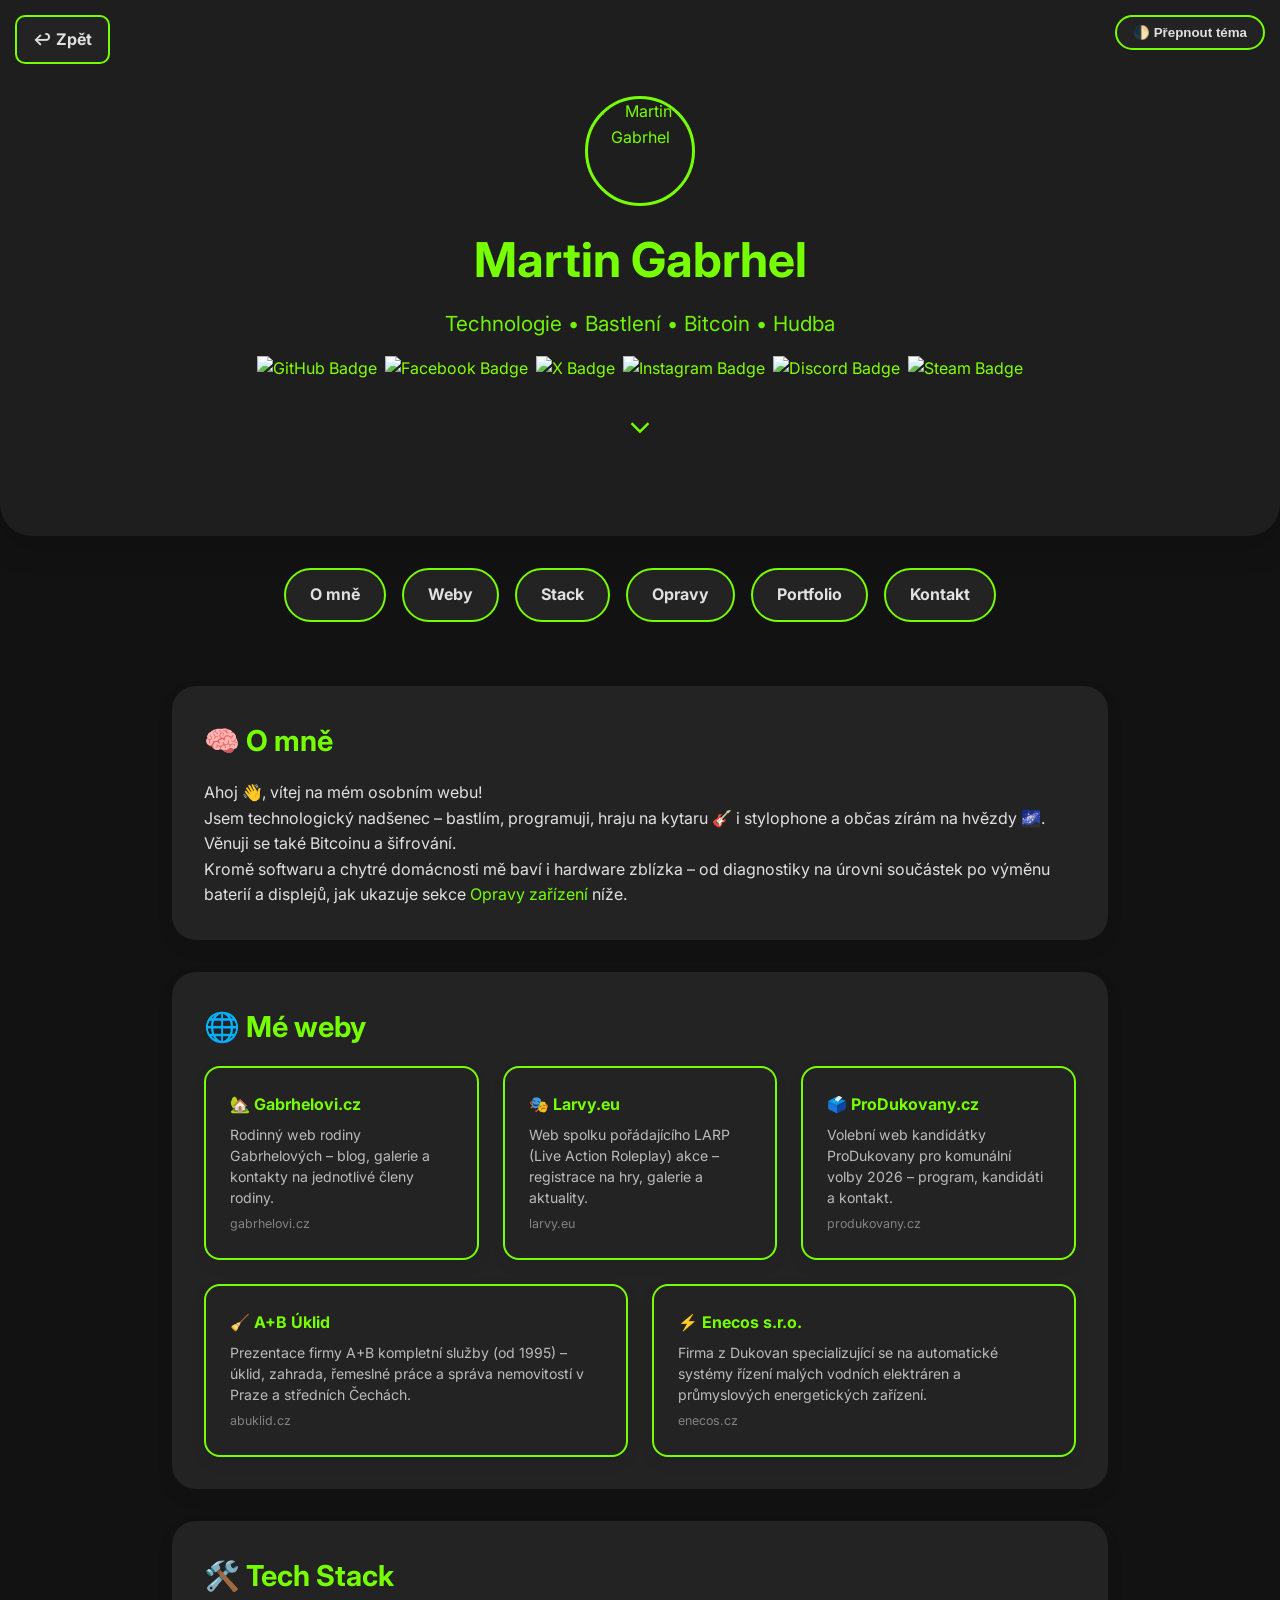
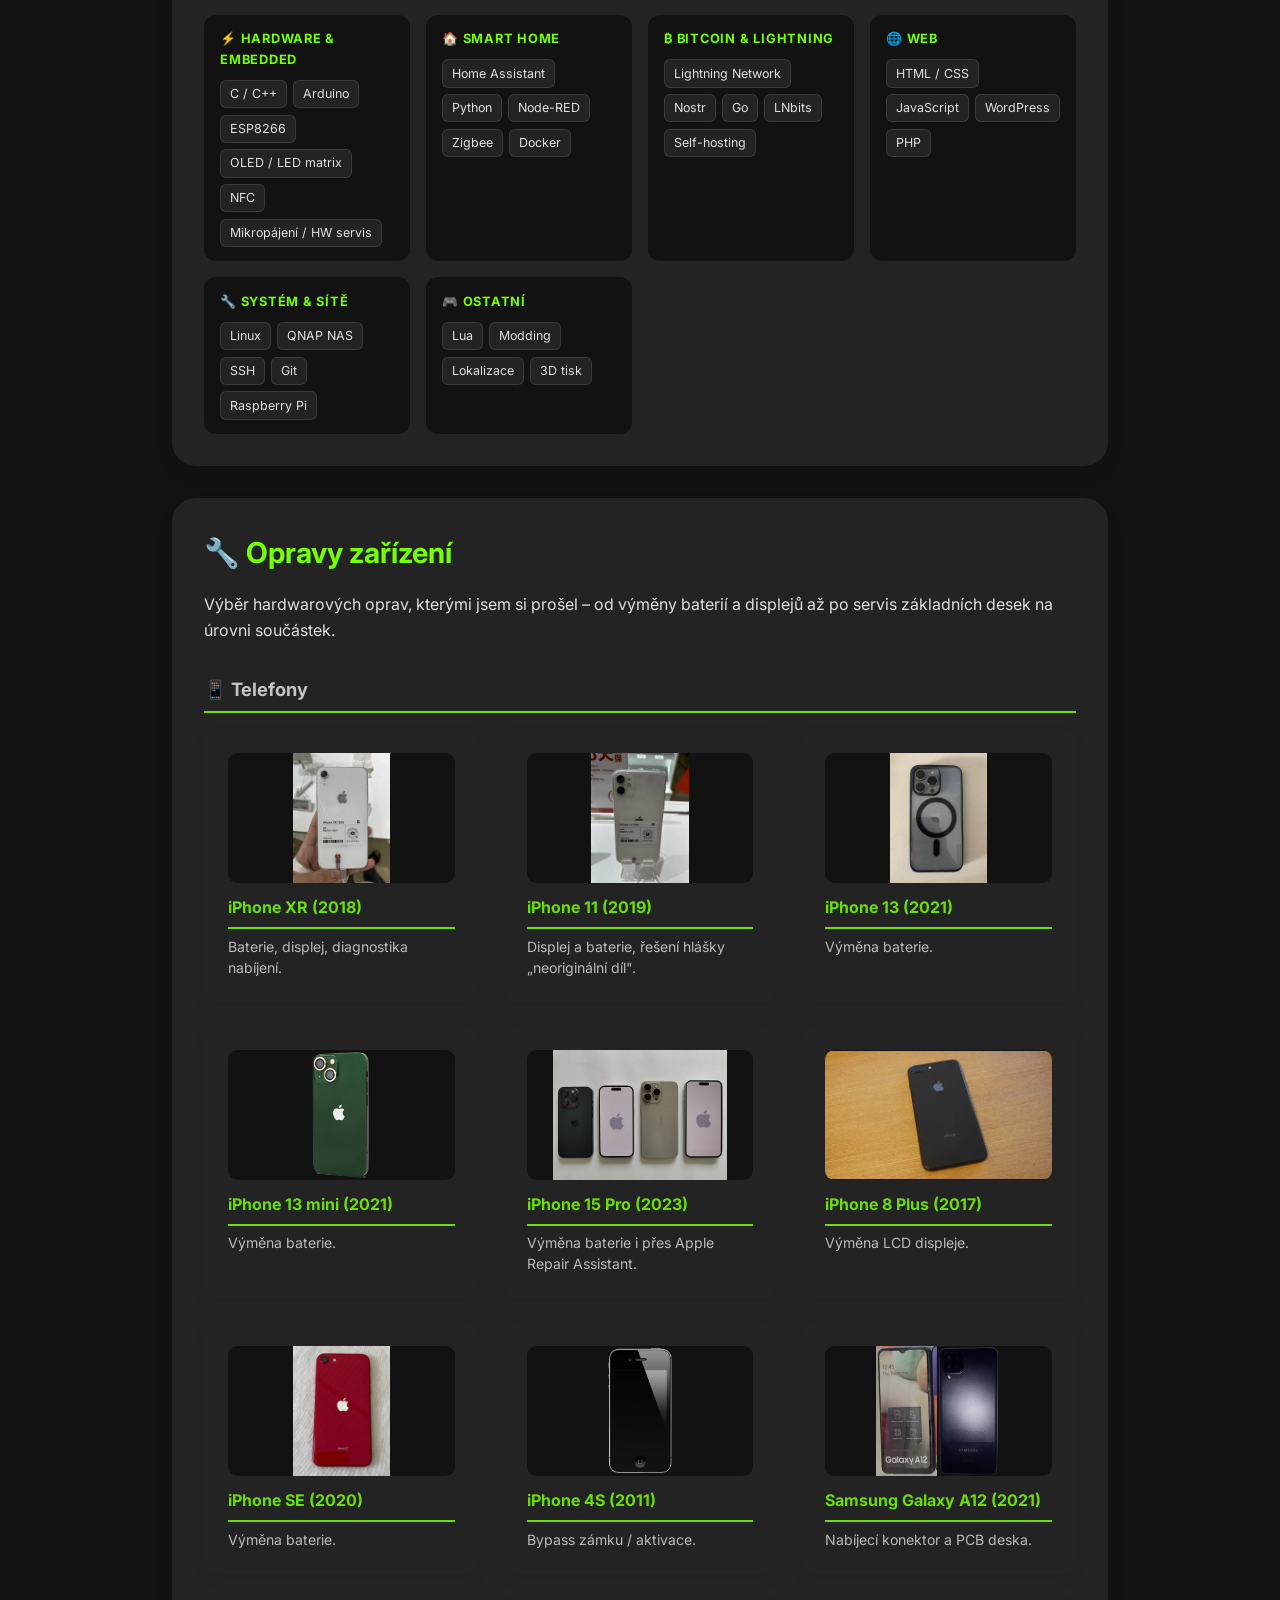
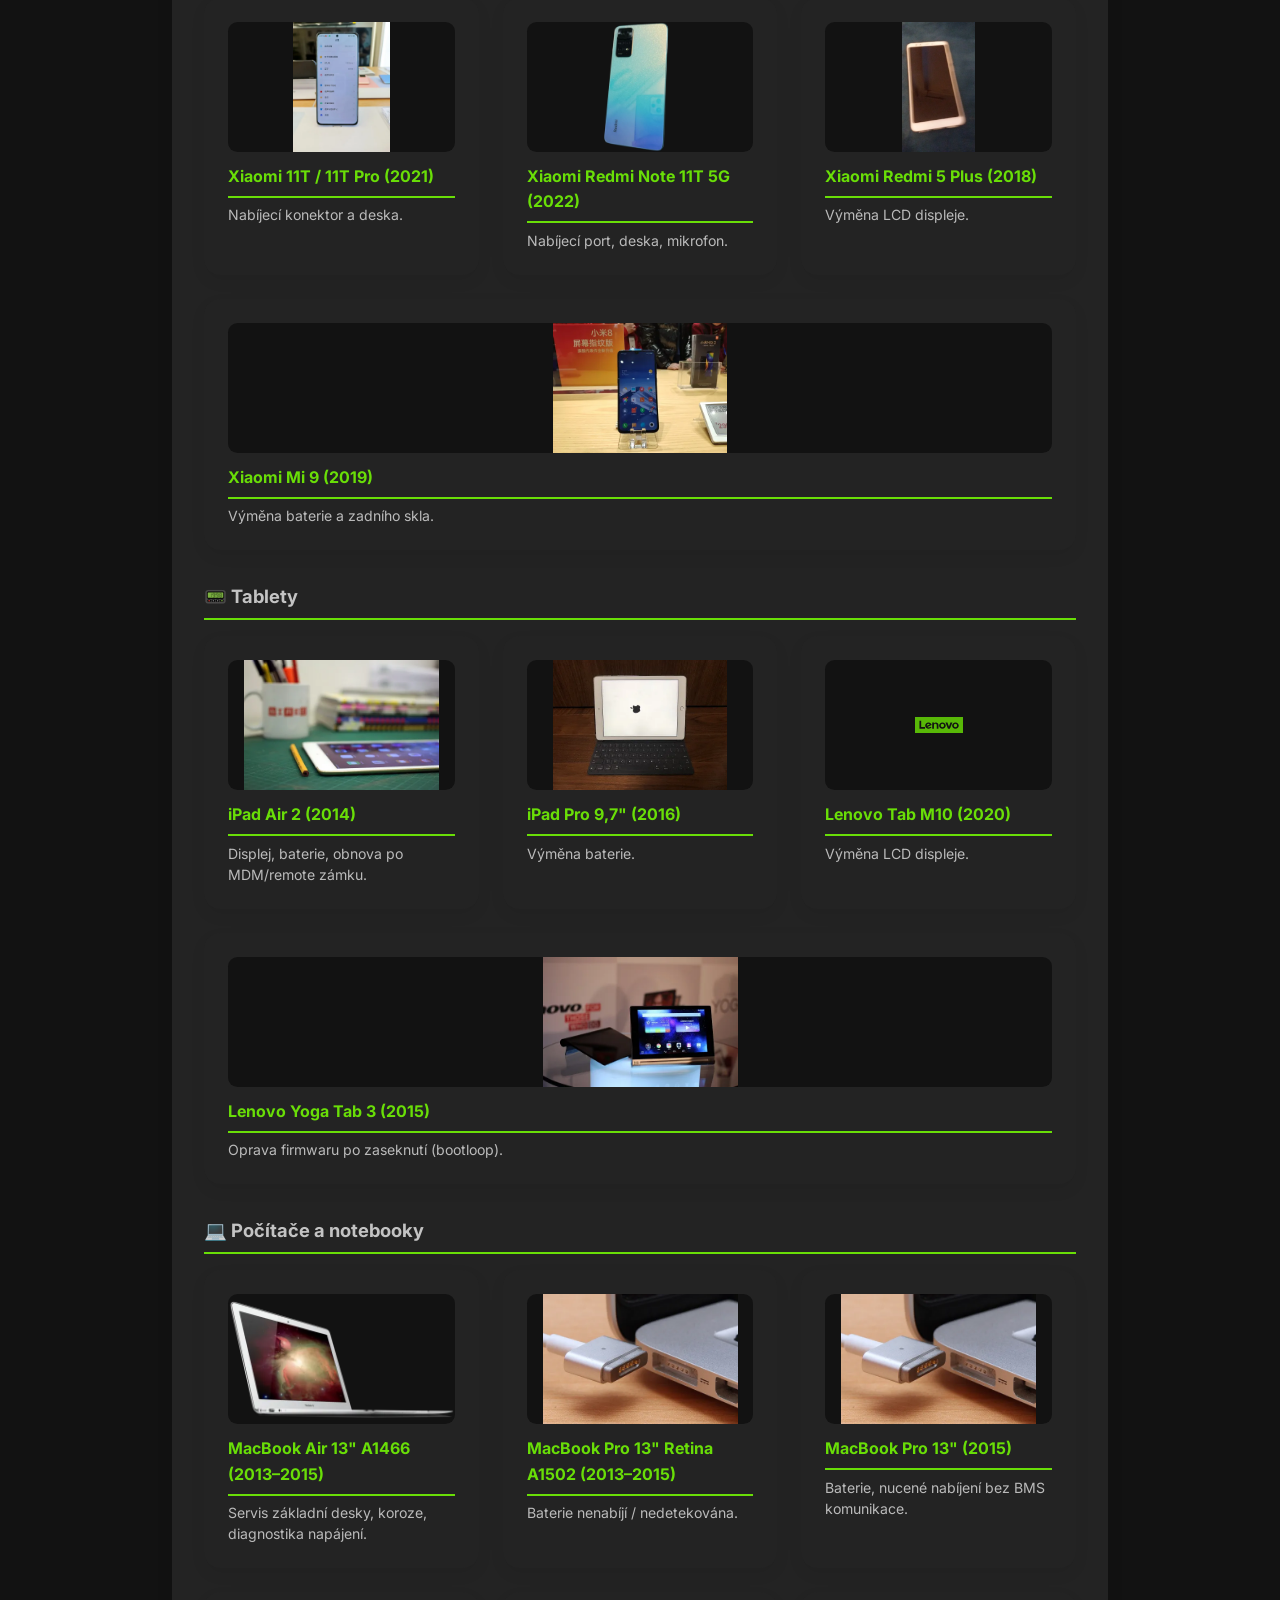
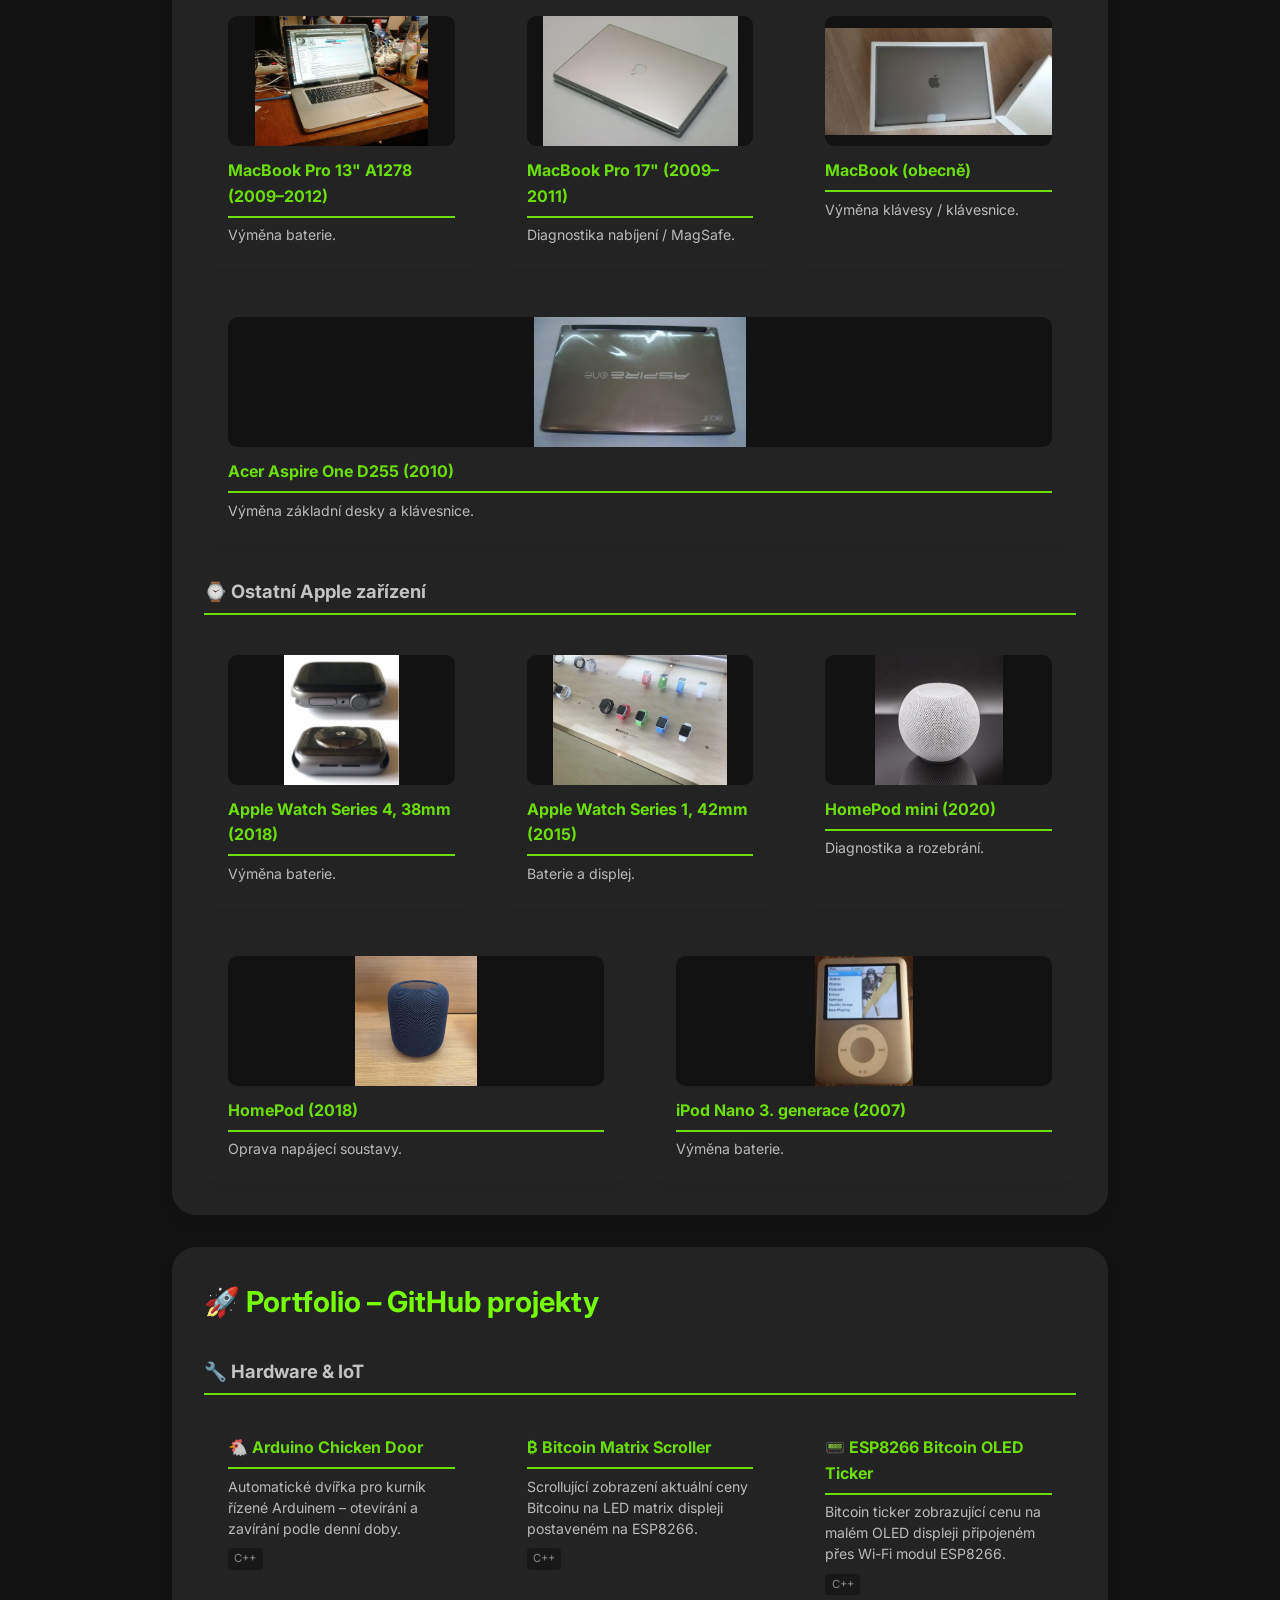
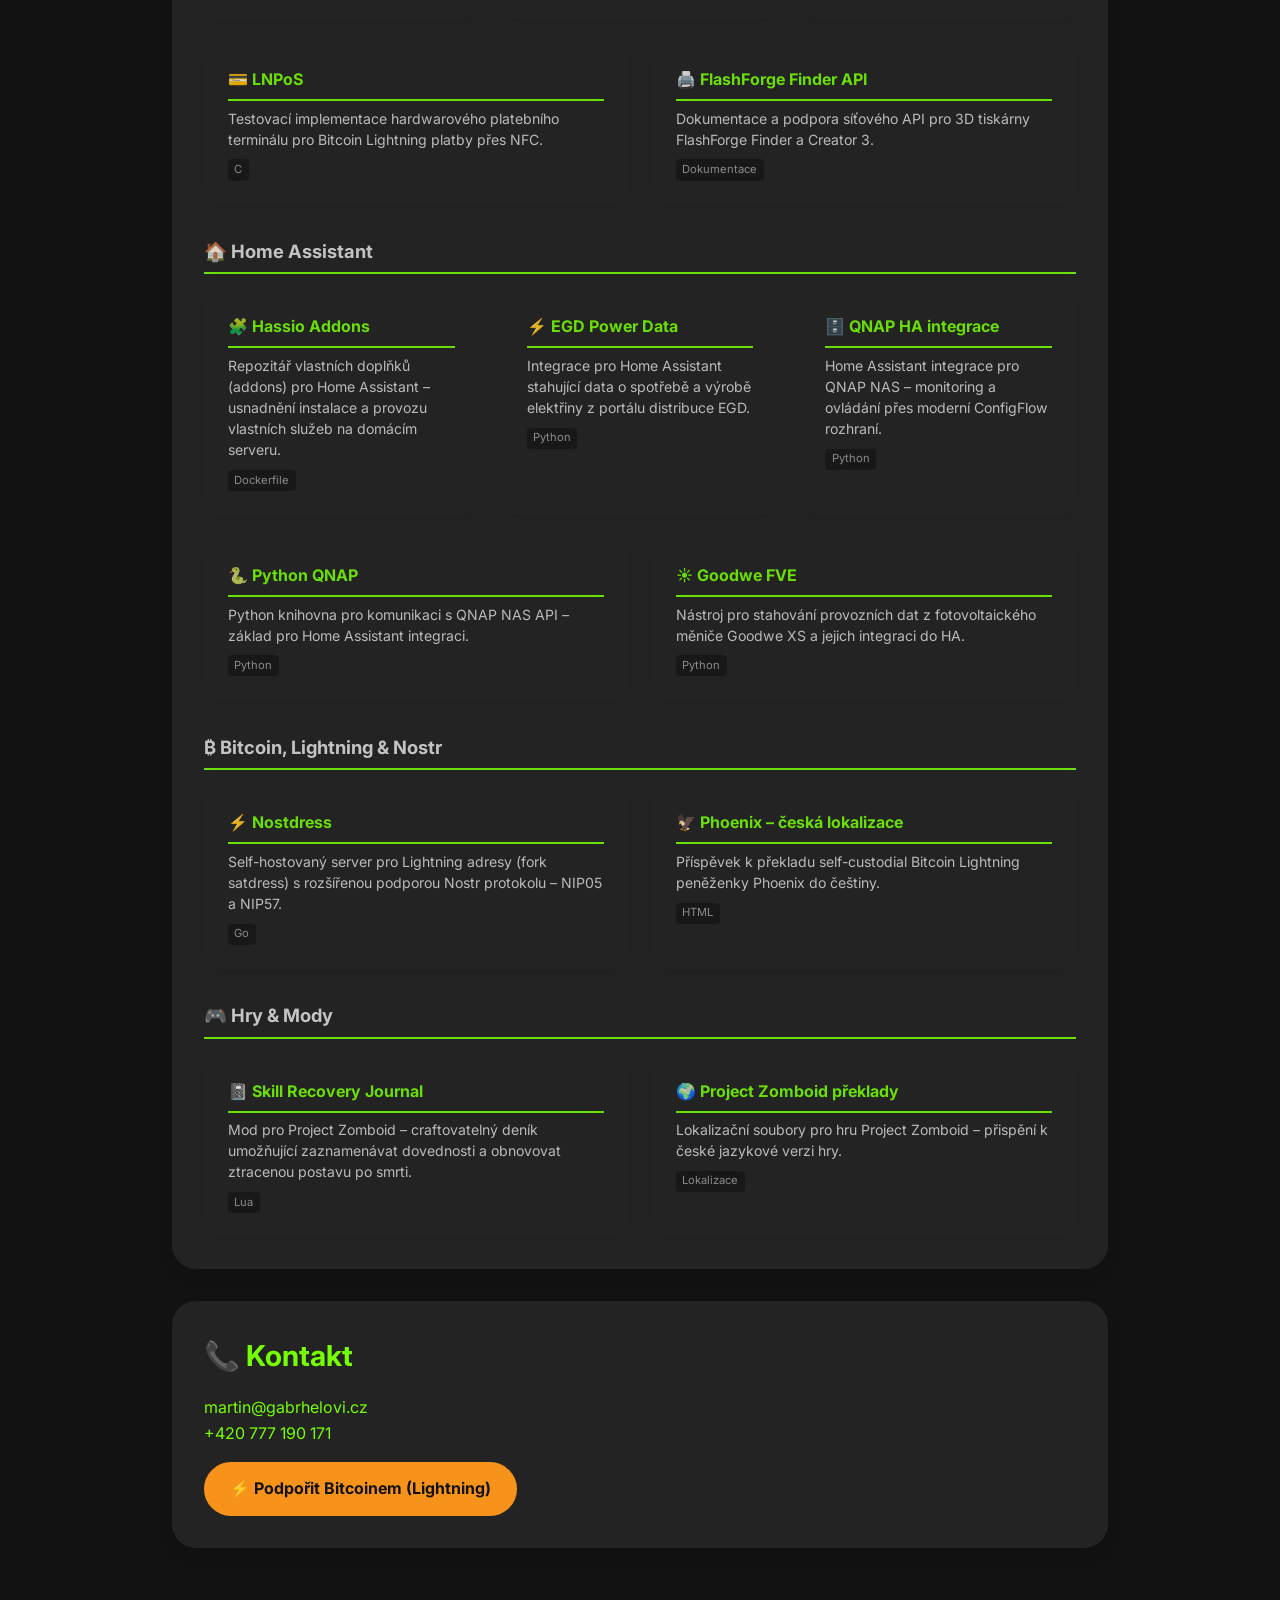
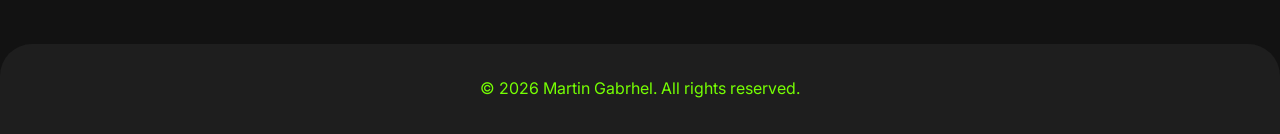
==== index.html @ a9de31b7 "Opravit chyby a doladit web po revizi - Oprava rozbitých alt atributů u fotek s palcovým označením (" ====
<!DOCTYPE html>
<html lang="cs">
<head>
  <meta charset="UTF-8" />
  <title>Martin Gabrhel</title>
  <meta name="viewport" content="width=device-width, initial-scale=1.0" />
  <meta name="description" content="Portfolio Martina Gabrhela: technologie, bastlení, HW servis, Bitcoin a hudba." />
  <meta name="author" content="Martin Gabrhel" />
  <link rel="stylesheet" href="style_with_theme_toggle.css" />
  <link rel="icon" type="image/svg+xml" href="favicon.svg" />
  <link rel="icon" href="favicon.ico" />
  <link rel="apple-touch-icon" href="apple-touch-icon.png" />

  <meta property="og:type" content="website" />
  <meta property="og:title" content="Martin Gabrhel" />
  <meta property="og:description" content="Technologie, bastlení, HW servis, Bitcoin a hudba." />
  <meta property="og:url" content="https://martin.gabrhelovi.cz" />
  <meta property="og:image" content="https://github.com/Chuck3CZ.png" />
  <meta name="twitter:card" content="summary" />
  <meta name="twitter:title" content="Martin Gabrhel" />
  <meta name="twitter:description" content="Technologie, bastlení, HW servis, Bitcoin a hudba." />
  <meta name="twitter:image" content="https://github.com/Chuck3CZ.png" />

  <link href="https://fonts.googleapis.com/css2?family=Inter:wght@400;600;700&display=swap" rel="stylesheet" />
  <script src="https://kit.fontawesome.com/a076d05399.js" crossorigin="anonymous"></script>
  <script src="https://unpkg.com/aos@2.3.1/dist/aos.js"></script>
  <link href="https://unpkg.com/aos@2.3.1/dist/aos.css" rel="stylesheet" />
  <style>
    .portfolio-group {
      margin-top: 2rem;
    }
    .portfolio-group h3 {
      font-size: 1.15rem;
      margin-bottom: 1rem;
      color: var(--fg);
      border-bottom: 2px solid var(--accent);
      padding-bottom: 0.4rem;
      opacity: 0.85;
    }
    .card h3 {
      font-size: 1rem;
      margin-bottom: 0.4rem;
      color: var(--accent);
    }
    .card p {
      font-size: 0.88rem;
      opacity: 0.8;
      line-height: 1.5;
    }
    .lang-tag {
      display: inline-block;
      font-size: 0.7rem;
      background: var(--bg);
      color: var(--fg);
      border-radius: 4px;
      padding: 0.1rem 0.4rem;
      margin-top: 0.6rem;
      opacity: 0.55;
    }
    .website-card {
      border: 2px solid var(--accent);
    }
    .site-url {
      display: block;
      font-size: 0.78rem;
      opacity: 0.5;
      margin-top: 0.35rem;
    }

    /* Scroll down arrow */
    .scroll-down {
      display: inline-block;
      margin-top: 1.5rem;
      font-size: 2rem;
      color: var(--accent);
      text-decoration: none;
      animation: bounce 2s infinite;
      line-height: 1;
    }
    @keyframes bounce {
      0%, 100% { transform: translateY(0); }
      50% { transform: translateY(8px); }
    }

    /* Lightning button */
    .btn-lightning {
      background: #f7931a;
      color: #fff;
      border-color: #f7931a;
      display: inline-block;
    }
    body.dark .btn-lightning {
      background: #f7931a;
      color: #111;
      border-color: #f7931a;
    }
    .btn-lightning:hover {
      background: #e07c0e;
      color: #fff;
    }

    /* Avatar */
    .avatar {
      width: 110px;
      height: 110px;
      border-radius: 50%;
      border: 3px solid var(--accent);
      margin: 0 auto 1rem;
      display: block;
      object-fit: cover;
    }

    /* Stack / Skills */
    .stack-grid {
      display: grid;
      grid-template-columns: repeat(auto-fill, minmax(180px, 1fr));
      gap: 1rem;
    }
    .stack-category {
      background: var(--bg);
      border-radius: 0.75rem;
      padding: 0.9rem 1rem;
    }
    .stack-category h4 {
      font-size: 0.8rem;
      text-transform: uppercase;
      letter-spacing: 0.06em;
      color: var(--accent);
      margin-bottom: 0.6rem;
    }
    .stack-tags {
      display: flex;
      flex-wrap: wrap;
      gap: 0.4rem;
    }
    .tag {
      font-size: 0.78rem;
      background: var(--card-bg);
      color: var(--fg);
      border: 1px solid rgba(127,127,127,0.25);
      border-radius: 6px;
      padding: 0.2rem 0.55rem;
    }

    /* Opravy zařízení */
    .device-photo {
      height: 130px;
      display: flex;
      align-items: center;
      justify-content: center;
      margin-bottom: 0.75rem;
      background: var(--bg);
      border-radius: 0.6rem;
      overflow: hidden;
    }
    .device-photo img {
      max-width: 100%;
      max-height: 100%;
      object-fit: contain;
    }
    .device-head {
      display: flex;
      align-items: center;
      gap: 0.5rem;
      margin-bottom: 0.4rem;
    }
    .device-head h3 {
      margin-bottom: 0;
    }
    .brand-icon {
      width: 18px;
      height: 18px;
      flex: 0 0 18px;
      fill: var(--accent);
      opacity: 0.85;
    }
    .device-photo-fallback .brand-icon {
      width: 48px;
      height: 48px;
      flex: none;
      opacity: 0.7;
    }
    #opravy .card {
      cursor: default;
    }

    /* Anchor jumps shouldn't hide the heading under the fixed buttons */
    section {
      scroll-margin-top: 80px;
    }

    #weby .cards {
      justify-content: flex-start;
    }

    /* Back to top */
    .back-to-top {
      position: fixed;
      bottom: 20px;
      right: 15px;
      background: var(--card-bg);
      color: var(--fg);
      border: 2px solid var(--accent);
      border-radius: 9999px;
      width: 44px;
      height: 44px;
      display: flex;
      align-items: center;
      justify-content: center;
      font-size: 1.2rem;
      text-decoration: none;
      z-index: 1000;
      opacity: 0;
      pointer-events: none;
      transform: translateY(10px);
      transition: opacity 0.25s ease, transform 0.25s ease;
    }
    .back-to-top.visible {
      opacity: 1;
      pointer-events: auto;
      transform: translateY(0);
    }
  </style>
</head>
<body>

<svg style="display:none">
  <symbol id="icon-lenovo" viewBox="0 0 24 24"><title>Lenovo</title><path d="M21.044 12.288c0 .5-.343.867-.815.867-.464 0-.827-.38-.827-.867 0-.51.343-.868.815-.868.464 0 .827.381.827.868zm-14.305-.92a.787.787 0 0 0-.651.307.991.991 0 0 0-.172.738l1.479-.614a.708.708 0 0 0-.656-.43zm6.963.052c-.472 0-.816.358-.816.868 0 .486.364.867.828.867.472 0 .815-.368.815-.867 0-.487-.363-.868-.827-.868zM24 7.997v8.006H0V7.997h24zM5.01 13.05H3.088V9.825H2.23v4.003h2.78v-.777zm1.137-.094l2.163-.897a1.667 1.667 0 0 0-.37-.86c-.284-.33-.704-.505-1.216-.505-.931 0-1.633.686-1.633 1.593 0 .93.704 1.593 1.726 1.593.572 0 1.158-.272 1.432-.589l-.535-.411c-.357.264-.56.326-.885.326-.292 0-.52-.09-.682-.25zm5.57-1.039c0-.709-.507-1.223-1.252-1.223a1.28 1.28 0 0 0-1.005.494v-.442h-.846v3.081h.846v-1.753c0-.316.245-.651.698-.651.35 0 .712.243.712.651v1.753h.847v-1.91zm3.647.37c0-.904-.725-1.593-1.65-1.593-.933 0-1.663.7-1.663 1.593 0 .903.726 1.592 1.651 1.592.932 0 1.662-.7 1.662-1.592zm2.066 1.54l1.268-3.081h-.967l-.765 2.099-.765-2.1h-.966l1.268 3.081h.927zm4.449-1.54c0-.904-.725-1.593-1.65-1.593-.932 0-1.662.7-1.662 1.593 0 .903.725 1.592 1.65 1.592.932 0 1.662-.7 1.662-1.592z"/></symbol>
</svg>

<a href="https://gabrhelovi.cz" class="btn-home">↩ Zpět</a>
<button id="theme-toggle" class="theme-toggle">🌓 Přepnout téma</button>

<header id="top" data-aos="fade-down">
  <div class="container">
    <img class="avatar" src="https://github.com/Chuck3CZ.png" alt="Martin Gabrhel" />
    <h1>Martin Gabrhel</h1>
    <p class="subtitle">Technologie • Bastlení • Bitcoin • Hudba</p>
    <div class="badges">
      <a href="https://github.com/Chuck3CZ" target="_blank" rel="noopener">
        <img class="badge" src="https://img.shields.io/badge/-MartinGabrhel-181717?style=for-the-badge&logo=github" alt="GitHub Badge">
      </a>
      <a href="https://facebook.com/gabrhel.martin" target="_blank" rel="noopener">
        <img class="badge" src="https://img.shields.io/badge/-gabrhel.martin-1877F2?style=for-the-badge&logo=facebook&logoColor=white" alt="Facebook Badge">
      </a>
      <a href="https://x.com/gabrhelmartin" target="_blank" rel="noopener">
        <img class="badge" src="https://img.shields.io/badge/-@gabrhelmartin-000000?style=for-the-badge&logo=x&logoColor=white" alt="X Badge">
      </a>
      <a href="https://instagram.com/gabrhel.martin" target="_blank" rel="noopener">
        <img class="badge" src="https://img.shields.io/badge/-gabrhel.martin-E4405F?style=for-the-badge&logo=instagram&logoColor=white" alt="Instagram Badge">
      </a>
      <a href="https://discord.com/users/198518952983396352" target="_blank" rel="noopener">
        <img class="badge" src="https://img.shields.io/badge/-Chuck3CZ-5865F2?style=for-the-badge&logo=discord&logoColor=white" alt="Discord Badge">
      </a>
      <a href="https://steamcommunity.com/id/chuck3cz" target="_blank" rel="noopener">
        <img class="badge" src="https://img.shields.io/badge/-chuck3cz-000000?style=for-the-badge&logo=steam&logoColor=white" alt="Steam Badge">
      </a>
    </div>
    <a href="#o-mne" class="scroll-down" aria-label="Scrollovat dolů">&#8964;</a>
  </div>
</header>

<nav class="button-nav">
  <div class="button-group">
    <a href="#o-mne" class="btn"><i class="fas fa-user"></i> O mně</a>
    <a href="#weby" class="btn"><i class="fas fa-globe"></i> Weby</a>
    <a href="#stack" class="btn"><i class="fas fa-layer-group"></i> Stack</a>
    <a href="#opravy" class="btn"><i class="fas fa-wrench"></i> Opravy</a>
    <a href="#portfolio" class="btn"><i class="fas fa-code"></i> Portfolio</a>
    <a href="#kontakt" class="btn"><i class="fas fa-envelope"></i> Kontakt</a>
  </div>
</nav>

<main class="container">

  <section id="o-mne" data-aos="fade-up">
    <h2>🧠 O mně</h2>
    <p>Ahoj 👋, vítej na mém osobním webu!</p>
    <p>Jsem technologický nadšenec – bastlím, programuji, hraju na kytaru 🎸 i stylophone a občas zírám na hvězdy 🌌. Věnuji se také Bitcoinu a šifrování.</p>
    <p>Kromě softwaru a chytré domácnosti mě baví i hardware zblízka – od diagnostiky na úrovni součástek po výměnu baterií a displejů, jak ukazuje sekce <a href="#opravy">Opravy zařízení</a> níže.</p>
  </section>

  <section id="weby" data-aos="fade-up">
    <h2>🌐 Mé weby</h2>
    <div class="cards">
      <a class="card website-card" href="https://gabrhelovi.cz" target="_blank" rel="noopener">
        <h3>🏡 Gabrhelovi.cz</h3>
        <p>Rodinný web rodiny Gabrhelových – blog, galerie a kontakty na jednotlivé členy rodiny.</p>
        <span class="site-url">gabrhelovi.cz</span>
      </a>
      <a class="card website-card" href="https://larvy.eu" target="_blank" rel="noopener">
        <h3>🎭 Larvy.eu</h3>
        <p>Web spolku pořádajícího LARP (Live Action Roleplay) akce – registrace na hry, galerie a aktuality.</p>
        <span class="site-url">larvy.eu</span>
      </a>
      <a class="card website-card" href="https://produkovany.cz" target="_blank" rel="noopener">
        <h3>🗳️ ProDukovany.cz</h3>
        <p>Volební web kandidátky ProDukovany pro komunální volby 2026 – program, kandidáti a kontakt.</p>
        <span class="site-url">produkovany.cz</span>
      </a>
      <a class="card website-card" href="https://abuklid.cz" target="_blank" rel="noopener">
        <h3>🧹 A+B Úklid</h3>
        <p>Prezentace firmy A+B kompletní služby (od 1995) – úklid, zahrada, řemeslné práce a správa nemovitostí v Praze a středních Čechách.</p>
        <span class="site-url">abuklid.cz</span>
      </a>
      <a class="card website-card" href="https://enecos.cz" target="_blank" rel="noopener">
        <h3>⚡ Enecos s.r.o.</h3>
        <p>Firma z Dukovan specializující se na automatické systémy řízení malých vodních elektráren a průmyslových energetických zařízení.</p>
        <span class="site-url">enecos.cz</span>
      </a>
    </div>
  </section>

  <section id="stack" data-aos="fade-up">
    <h2>🛠️ Tech Stack</h2>
    <div class="stack-grid">
      <div class="stack-category">
        <h4>⚡ Hardware &amp; Embedded</h4>
        <div class="stack-tags">
          <span class="tag">C / C++</span>
          <span class="tag">Arduino</span>
          <span class="tag">ESP8266</span>
          <span class="tag">OLED / LED matrix</span>
          <span class="tag">NFC</span>
          <span class="tag">Mikropájení / HW servis</span>
        </div>
      </div>
      <div class="stack-category">
        <h4>🏠 Smart Home</h4>
        <div class="stack-tags">
          <span class="tag">Home Assistant</span>
          <span class="tag">Python</span>
          <span class="tag">Node-RED</span>
          <span class="tag">Zigbee</span>
          <span class="tag">Docker</span>
        </div>
      </div>
      <div class="stack-category">
        <h4>₿ Bitcoin &amp; Lightning</h4>
        <div class="stack-tags">
          <span class="tag">Lightning Network</span>
          <span class="tag">Nostr</span>
          <span class="tag">Go</span>
          <span class="tag">LNbits</span>
          <span class="tag">Self-hosting</span>
        </div>
      </div>
      <div class="stack-category">
        <h4>🌐 Web</h4>
        <div class="stack-tags">
          <span class="tag">HTML / CSS</span>
          <span class="tag">JavaScript</span>
          <span class="tag">WordPress</span>
          <span class="tag">PHP</span>
        </div>
      </div>
      <div class="stack-category">
        <h4>🔧 Systém &amp; Sítě</h4>
        <div class="stack-tags">
          <span class="tag">Linux</span>
          <span class="tag">QNAP NAS</span>
          <span class="tag">SSH</span>
          <span class="tag">Git</span>
          <span class="tag">Raspberry Pi</span>
        </div>
      </div>
      <div class="stack-category">
        <h4>🎮 Ostatní</h4>
        <div class="stack-tags">
          <span class="tag">Lua</span>
          <span class="tag">Modding</span>
          <span class="tag">Lokalizace</span>
          <span class="tag">3D tisk</span>
        </div>
      </div>
    </div>
  </section>

  <section id="opravy" data-aos="fade-up">
    <h2>🔧 Opravy zařízení</h2>
    <p>Výběr hardwarových oprav, kterými jsem si prošel – od výměny baterií a displejů až po servis základních desek na úrovni součástek.</p>

    <div class="portfolio-group">
      <h3>📱 Telefony</h3>
      <div class="cards">
        <div class="card device-card">
          <div class="device-photo"><img src="images/devices/iphone-xr.webp" alt="iPhone XR" loading="lazy" /></div>
          <h3>iPhone XR (2018)</h3>
          <p>Baterie, displej, diagnostika nabíjení.</p>
        </div>
        <div class="card device-card">
          <div class="device-photo"><img src="images/devices/iphone-11.webp" alt="iPhone 11" loading="lazy" /></div>
          <h3>iPhone 11 (2019)</h3>
          <p>Displej a baterie, řešení hlášky „neoriginální díl".</p>
        </div>
        <div class="card device-card">
          <div class="device-photo"><img src="images/devices/iphone-13.webp" alt="iPhone 13" loading="lazy" /></div>
          <h3>iPhone 13 (2021)</h3>
          <p>Výměna baterie.</p>
        </div>
        <div class="card device-card">
          <div class="device-photo"><img src="images/devices/iphone-13-mini.webp" alt="iPhone 13 mini" loading="lazy" /></div>
          <h3>iPhone 13 mini (2021)</h3>
          <p>Výměna baterie.</p>
        </div>
        <div class="card device-card">
          <div class="device-photo"><img src="images/devices/iphone-15-pro.webp" alt="iPhone 15 Pro" loading="lazy" /></div>
          <h3>iPhone 15 Pro (2023)</h3>
          <p>Výměna baterie i přes Apple Repair Assistant.</p>
        </div>
        <div class="card device-card">
          <div class="device-photo"><img src="images/devices/iphone-8-plus.webp" alt="iPhone 8 Plus" loading="lazy" /></div>
          <h3>iPhone 8 Plus (2017)</h3>
          <p>Výměna LCD displeje.</p>
        </div>
        <div class="card device-card">
          <div class="device-photo"><img src="images/devices/iphone-se-2020.webp" alt="iPhone SE (2020)" loading="lazy" /></div>
          <h3>iPhone SE (2020)</h3>
          <p>Výměna baterie.</p>
        </div>
        <div class="card device-card">
          <div class="device-photo"><img src="images/devices/iphone-4s.webp" alt="iPhone 4S" loading="lazy" /></div>
          <h3>iPhone 4S (2011)</h3>
          <p>Bypass zámku / aktivace.</p>
        </div>
        <div class="card device-card">
          <div class="device-photo"><img src="images/devices/samsung-galaxy-a12.webp" alt="Samsung Galaxy A12" loading="lazy" /></div>
          <h3>Samsung Galaxy A12 (2021)</h3>
          <p>Nabíjecí konektor a PCB deska.</p>
        </div>
        <div class="card device-card">
          <div class="device-photo"><img src="images/devices/xiaomi-11t.webp" alt="Xiaomi 11T / 11T Pro" loading="lazy" /></div>
          <h3>Xiaomi 11T / 11T Pro (2021)</h3>
          <p>Nabíjecí konektor a deska.</p>
        </div>
        <div class="card device-card">
          <div class="device-photo"><img src="images/devices/redmi-note-11t-5g.webp" alt="Xiaomi Redmi Note 11T 5G" loading="lazy" /></div>
          <h3>Xiaomi Redmi Note 11T 5G (2022)</h3>
          <p>Nabíjecí port, deska, mikrofon.</p>
        </div>
        <div class="card device-card">
          <div class="device-photo"><img src="images/devices/redmi-5-plus.webp" alt="Xiaomi Redmi 5 Plus" loading="lazy" /></div>
          <h3>Xiaomi Redmi 5 Plus (2018)</h3>
          <p>Výměna LCD displeje.</p>
        </div>
        <div class="card device-card">
          <div class="device-photo"><img src="images/devices/xiaomi-mi9.webp" alt="Xiaomi Mi 9" loading="lazy" /></div>
          <h3>Xiaomi Mi 9 (2019)</h3>
          <p>Výměna baterie a zadního skla.</p>
        </div>
      </div>
    </div>

    <div class="portfolio-group">
      <h3>📟 Tablety</h3>
      <div class="cards">
        <div class="card device-card">
          <div class="device-photo"><img src="images/devices/ipad-air-2.webp" alt="iPad Air 2" loading="lazy" /></div>
          <h3>iPad Air 2 (2014)</h3>
          <p>Displej, baterie, obnova po MDM/remote zámku.</p>
        </div>
        <div class="card device-card">
          <div class="device-photo"><img src="images/devices/ipad-pro-97.webp" alt="iPad Pro 9,7&quot;" loading="lazy" /></div>
          <h3>iPad Pro 9,7" (2016)</h3>
          <p>Výměna baterie.</p>
        </div>
        <div class="card device-card">
          <div class="device-photo device-photo-fallback"><svg class="brand-icon"><use href="#icon-lenovo"/></svg></div>
          <h3>Lenovo Tab M10 (2020)</h3>
          <p>Výměna LCD displeje.</p>
        </div>
        <div class="card device-card">
          <div class="device-photo"><img src="images/devices/lenovo-yoga-tab-3.webp" alt="Lenovo Yoga Tab 3" loading="lazy" /></div>
          <h3>Lenovo Yoga Tab 3 (2015)</h3>
          <p>Oprava firmwaru po zaseknutí (bootloop).</p>
        </div>
      </div>
    </div>

    <div class="portfolio-group">
      <h3>💻 Počítače a notebooky</h3>
      <div class="cards">
        <div class="card device-card">
          <div class="device-photo"><img src="images/devices/macbook-air-a1466.webp" alt="MacBook Air 13&quot; A1466" loading="lazy" /></div>
          <h3>MacBook Air 13" A1466 (2013–2015)</h3>
          <p>Servis základní desky, koroze, diagnostika napájení.</p>
        </div>
        <div class="card device-card">
          <div class="device-photo"><img src="images/devices/macbook-pro-13-retina.webp" alt="MacBook Pro 13&quot; Retina A1502" loading="lazy" /></div>
          <h3>MacBook Pro 13" Retina A1502 (2013–2015)</h3>
          <p>Baterie nenabíjí / nedetekována.</p>
        </div>
        <div class="card device-card">
          <div class="device-photo"><img src="images/devices/macbook-pro-13-retina.webp" alt="MacBook Pro 13&quot; (2015)" loading="lazy" /></div>
          <h3>MacBook Pro 13" (2015)</h3>
          <p>Baterie, nucené nabíjení bez BMS komunikace.</p>
        </div>
        <div class="card device-card">
          <div class="device-photo"><img src="images/devices/macbook-pro-a1278.webp" alt="MacBook Pro 13&quot; A1278" loading="lazy" /></div>
          <h3>MacBook Pro 13" A1278 (2009–2012)</h3>
          <p>Výměna baterie.</p>
        </div>
        <div class="card device-card">
          <div class="device-photo"><img src="images/devices/macbook-pro-17.webp" alt="MacBook Pro 17&quot;" loading="lazy" /></div>
          <h3>MacBook Pro 17" (2009–2011)</h3>
          <p>Diagnostika nabíjení / MagSafe.</p>
        </div>
        <div class="card device-card">
          <div class="device-photo"><img src="images/devices/macbook-general.webp" alt="MacBook" loading="lazy" /></div>
          <h3>MacBook (obecně)</h3>
          <p>Výměna klávesy / klávesnice.</p>
        </div>
        <div class="card device-card">
          <div class="device-photo"><img src="images/devices/acer-aspire-one-d255.webp" alt="Acer Aspire One D255" loading="lazy" /></div>
          <h3>Acer Aspire One D255 (2010)</h3>
          <p>Výměna základní desky a klávesnice.</p>
        </div>
      </div>
    </div>

    <div class="portfolio-group">
      <h3>⌚ Ostatní Apple zařízení</h3>
      <div class="cards">
        <div class="card device-card">
          <div class="device-photo"><img src="images/devices/apple-watch-s4.webp" alt="Apple Watch Series 4" loading="lazy" /></div>
          <h3>Apple Watch Series 4, 38mm (2018)</h3>
          <p>Výměna baterie.</p>
        </div>
        <div class="card device-card">
          <div class="device-photo"><img src="images/devices/apple-watch-s1.webp" alt="Apple Watch Series 1" loading="lazy" /></div>
          <h3>Apple Watch Series 1, 42mm (2015)</h3>
          <p>Baterie a displej.</p>
        </div>
        <div class="card device-card">
          <div class="device-photo"><img src="images/devices/homepod-mini.webp" alt="HomePod mini" loading="lazy" /></div>
          <h3>HomePod mini (2020)</h3>
          <p>Diagnostika a rozebrání.</p>
        </div>
        <div class="card device-card">
          <div class="device-photo"><img src="images/devices/homepod.webp" alt="HomePod" loading="lazy" /></div>
          <h3>HomePod (2018)</h3>
          <p>Oprava napájecí soustavy.</p>
        </div>
        <div class="card device-card">
          <div class="device-photo"><img src="images/devices/ipod-nano-3.webp" alt="iPod Nano 3. generace" loading="lazy" /></div>
          <h3>iPod Nano 3. generace (2007)</h3>
          <p>Výměna baterie.</p>
        </div>
      </div>
    </div>
  </section>

  <section id="portfolio" data-aos="fade-up">
    <h2>🚀 Portfolio – GitHub projekty</h2>

    <div class="portfolio-group">
      <h3>🔧 Hardware &amp; IoT</h3>
      <div class="cards">
        <a class="card" href="https://github.com/Chuck3CZ/Arduino_Chicken_Door" target="_blank" rel="noopener">
          <h3>🐔 Arduino Chicken Door</h3>
          <p>Automatické dvířka pro kurník řízené Arduinem – otevírání a zavírání podle denní doby.</p>
          <span class="lang-tag">C++</span>
        </a>
        <a class="card" href="https://github.com/Chuck3CZ/Bitcoin_martix_scroller" target="_blank" rel="noopener">
          <h3>₿ Bitcoin Matrix Scroller</h3>
          <p>Scrollující zobrazení aktuální ceny Bitcoinu na LED matrix displeji postaveném na ESP8266.</p>
          <span class="lang-tag">C++</span>
        </a>
        <a class="card" href="https://github.com/Chuck3CZ/ESP8266-Bitcoin-OLED-Ticker" target="_blank" rel="noopener">
          <h3>📟 ESP8266 Bitcoin OLED Ticker</h3>
          <p>Bitcoin ticker zobrazující cenu na malém OLED displeji připojeném přes Wi-Fi modul ESP8266.</p>
          <span class="lang-tag">C++</span>
        </a>
        <a class="card" href="https://github.com/Chuck3CZ/lnpos" target="_blank" rel="noopener">
          <h3>💳 LNPoS</h3>
          <p>Testovací implementace hardwarového platebního terminálu pro Bitcoin Lightning platby přes NFC.</p>
          <span class="lang-tag">C</span>
        </a>
        <a class="card" href="https://github.com/Chuck3CZ/flashforge-finder-api" target="_blank" rel="noopener">
          <h3>🖨️ FlashForge Finder API</h3>
          <p>Dokumentace a podpora síťového API pro 3D tiskárny FlashForge Finder a Creator 3.</p>
          <span class="lang-tag">Dokumentace</span>
        </a>
      </div>
    </div>

    <div class="portfolio-group">
      <h3>🏠 Home Assistant</h3>
      <div class="cards">
        <a class="card" href="https://github.com/Chuck3CZ/hassio-addons" target="_blank" rel="noopener">
          <h3>🧩 Hassio Addons</h3>
          <p>Repozitář vlastních doplňků (addons) pro Home Assistant – usnadnění instalace a provozu vlastních služeb na domácím serveru.</p>
          <span class="lang-tag">Dockerfile</span>
        </a>
        <a class="card" href="https://github.com/Chuck3CZ/HomeAssistant-EGD-PowerData" target="_blank" rel="noopener">
          <h3>⚡ EGD Power Data</h3>
          <p>Integrace pro Home Assistant stahující data o spotřebě a výrobě elektřiny z portálu distribuce EGD.</p>
          <span class="lang-tag">Python</span>
        </a>
        <a class="card" href="https://github.com/Chuck3CZ/qnap" target="_blank" rel="noopener">
          <h3>🗄️ QNAP HA integrace</h3>
          <p>Home Assistant integrace pro QNAP NAS – monitoring a ovládání přes moderní ConfigFlow rozhraní.</p>
          <span class="lang-tag">Python</span>
        </a>
        <a class="card" href="https://github.com/Chuck3CZ/python-qnap" target="_blank" rel="noopener">
          <h3>🐍 Python QNAP</h3>
          <p>Python knihovna pro komunikaci s QNAP NAS API – základ pro Home Assistant integraci.</p>
          <span class="lang-tag">Python</span>
        </a>
        <a class="card" href="https://github.com/Chuck3CZ/goodwe" target="_blank" rel="noopener">
          <h3>☀️ Goodwe FVE</h3>
          <p>Nástroj pro stahování provozních dat z fotovoltaického měniče Goodwe XS a jejich integraci do HA.</p>
          <span class="lang-tag">Python</span>
        </a>
      </div>
    </div>

    <div class="portfolio-group">
      <h3>₿ Bitcoin, Lightning &amp; Nostr</h3>
      <div class="cards">
        <a class="card" href="https://github.com/Chuck3CZ/nostdress" target="_blank" rel="noopener">
          <h3>⚡ Nostdress</h3>
          <p>Self-hostovaný server pro Lightning adresy (fork satdress) s rozšířenou podporou Nostr protokolu – NIP05 a NIP57.</p>
          <span class="lang-tag">Go</span>
        </a>
        <a class="card" href="https://github.com/Chuck3CZ/phoenix-kmm-Phoenix-CS-CZ" target="_blank" rel="noopener">
          <h3>🦅 Phoenix – česká lokalizace</h3>
          <p>Příspěvek k překladu self-custodial Bitcoin Lightning peněženky Phoenix do češtiny.</p>
          <span class="lang-tag">HTML</span>
        </a>
      </div>
    </div>

    <div class="portfolio-group">
      <h3>🎮 Hry &amp; Mody</h3>
      <div class="cards">
        <a class="card" href="https://github.com/Chuck3CZ/Skill-Recovery-Journal" target="_blank" rel="noopener">
          <h3>📓 Skill Recovery Journal</h3>
          <p>Mod pro Project Zomboid – craftovatelný deník umožňující zaznamenávat dovednosti a obnovovat ztracenou postavu po smrti.</p>
          <span class="lang-tag">Lua</span>
        </a>
        <a class="card" href="https://github.com/Chuck3CZ/ProjectZomboidTranslations" target="_blank" rel="noopener">
          <h3>🌍 Project Zomboid překlady</h3>
          <p>Lokalizační soubory pro hru Project Zomboid – přispění k české jazykové verzi hry.</p>
          <span class="lang-tag">Lokalizace</span>
        </a>
      </div>
    </div>

  </section>

  <section id="kontakt" data-aos="fade-up">
    <h2>📞 Kontakt</h2>
    <p><i class="fas fa-envelope"></i> <a href="mailto:martin@gabrhelovi.cz">martin@gabrhelovi.cz</a></p>
    <p><i class="fas fa-phone"></i> <a href="tel:+420777190171">+420 777 190 171</a></p>
    <p style="margin-top:1rem;">
      <a href="lightning:martin@lnpay.cz" class="btn btn-lightning">⚡ Podpořit Bitcoinem (Lightning)</a>
    </p>
  </section>

</main>

<a href="#top" id="back-to-top" class="back-to-top" aria-label="Nahoru">&#8963;</a>

<footer>
  <p>&copy; <span id="footer-year"></span> Martin Gabrhel. All rights reserved.</p>
</footer>

<script src="theme-toggle.js"></script>
<script>
  AOS.init();
  document.getElementById('footer-year').textContent = new Date().getFullYear();

  const backToTop = document.getElementById('back-to-top');
  window.addEventListener('scroll', () => {
    backToTop.classList.toggle('visible', window.scrollY > 600);
  });
</script>
</body>
</html>
---- style_with_theme_toggle.css ----
:root {
  --bg: #ffffff;
  --fg: #222222;
  --accent: #f7931a;
  --card-bg: #f8f9fa;
  --header-bg: #fff6e5;
}

body.dark {
  --bg: #121212;
  --fg: #e0e0e0;
  --accent: #76ff03;
  --card-bg: #232323;
  --header-bg: #1e1e1e;
}

* {
  box-sizing: border-box;
  margin: 0;
  padding: 0;
}

body {
  font-family: 'Inter', sans-serif;
  background: var(--bg);
  color: var(--fg);
  line-height: 1.6;
  scroll-behavior: smooth;
}

a {
  color: var(--accent);
  text-decoration: none;
}
a:hover {
  opacity: 0.8;
}

.container {
  max-width: 1000px;
  margin: 0 auto;
  padding: 2rem;
}

header {
  background: var(--header-bg);
  color: var(--accent);
  padding: 4rem 2rem;
  text-align: center;
  border-radius: 0 0 2rem 2rem;
  box-shadow: 0 12px 30px rgba(0,0,0,0.15);
}

header h1 {
  font-size: 3rem;
  margin-bottom: 0.5rem;
}

.subtitle {
  font-size: 1.3rem;
  opacity: 0.95;
}

.badges {
  display: flex;
  flex-wrap: wrap;
  justify-content: center;
  gap: 0.5rem;
  margin-top: 1rem;
}

.badge {
  filter: brightness(1.1);
}

.button-group {
  display: flex;
  justify-content: center;
  flex-wrap: wrap;
  gap: 1rem;
  margin: 2rem 0;
}

.btn {
  display: inline-block;
  background: var(--card-bg);
  color: var(--fg);
  font-weight: bold;
  padding: 0.75rem 1.5rem;
  border: 2px solid var(--accent);
  border-radius: 9999px;
  text-decoration: none;
  transition: all 0.3s ease;
}

.btn:hover {
  background: var(--accent);
  color: var(--bg);
  transform: scale(1.05);
}

.btn:active {
  transform: scale(0.98);
}

.btn-home {
  position: fixed;
  top: 15px;
  left: 15px;
  background: var(--card-bg);
  padding: 0.6rem 1rem;
  border-radius: 10px;
  font-weight: bold;
  color: var(--fg);
  border: 2px solid var(--accent);
  z-index: 1000;
}

.theme-toggle {
  position: fixed;
  top: 15px;
  right: 15px;
  background: var(--card-bg);
  color: var(--fg);
  border: 2px solid var(--accent);
  border-radius: 9999px;
  padding: 0.5rem 1rem;
  font-weight: bold;
  cursor: pointer;
  z-index: 10000;
  transition: all 0.3s ease;
}

section {
  background: var(--card-bg);
  margin-bottom: 2rem;
  padding: 2rem;
  border-radius: 1.5rem;
  box-shadow: 0 8px 20px rgba(0,0,0,0.05);
}

h2 {
  margin-bottom: 1rem;
  font-size: 1.8rem;
  color: var(--accent);
}

.cards {
  display: flex;
  flex-wrap: wrap;
  gap: 1.5rem;
  justify-content: space-between;
}

.card {
  flex: 1 1 calc(33.333% - 1rem);
  background: var(--card-bg);
  color: var(--fg);
  padding: 1.5rem;
  border-radius: 1rem;
  box-shadow: 0 6px 16px rgba(0,0,0,0.06);
  transition: transform 0.2s ease, box-shadow 0.2s ease;
  text-decoration: none;
  cursor: pointer;
  display: block;
}
.card:hover {
  transform: translateY(-4px);
  box-shadow: 0 10px 24px rgba(0,0,0,0.12);
}

footer {
  background: var(--header-bg);
  color: var(--accent);
  text-align: center;
  padding: 2rem;
  margin-top: 2rem;
  border-top-left-radius: 2rem;
  border-top-right-radius: 2rem;
}

@media (max-width: 768px) {
  .container {
    padding: 1rem;
  }

  header h1 {
    font-size: 2.2rem;
  }

  .cards {
    flex-direction: column;
  }

  .card {
    flex: 1 1 100%;
  }

  .btn {
    width: 100%;
    text-align: center;
  }

  .btn-home {
    font-size: 0.9rem;
  }
}
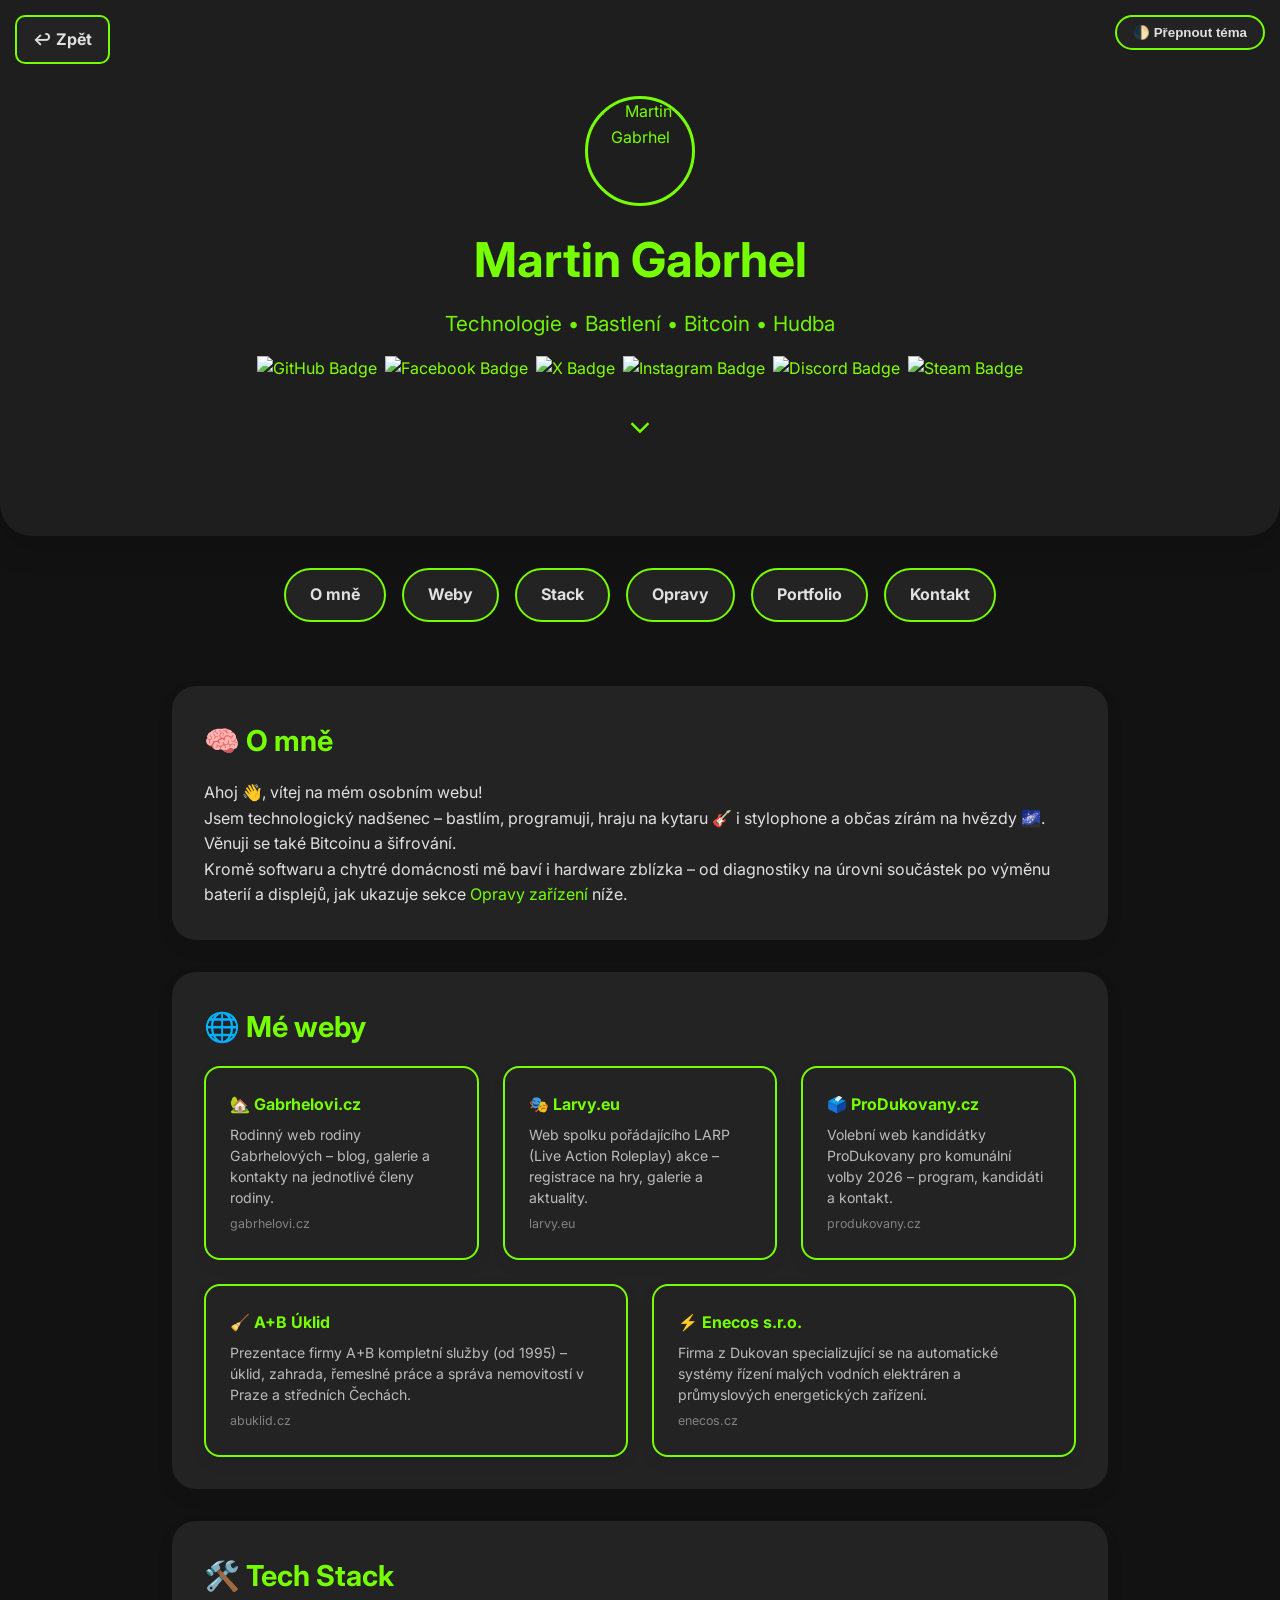
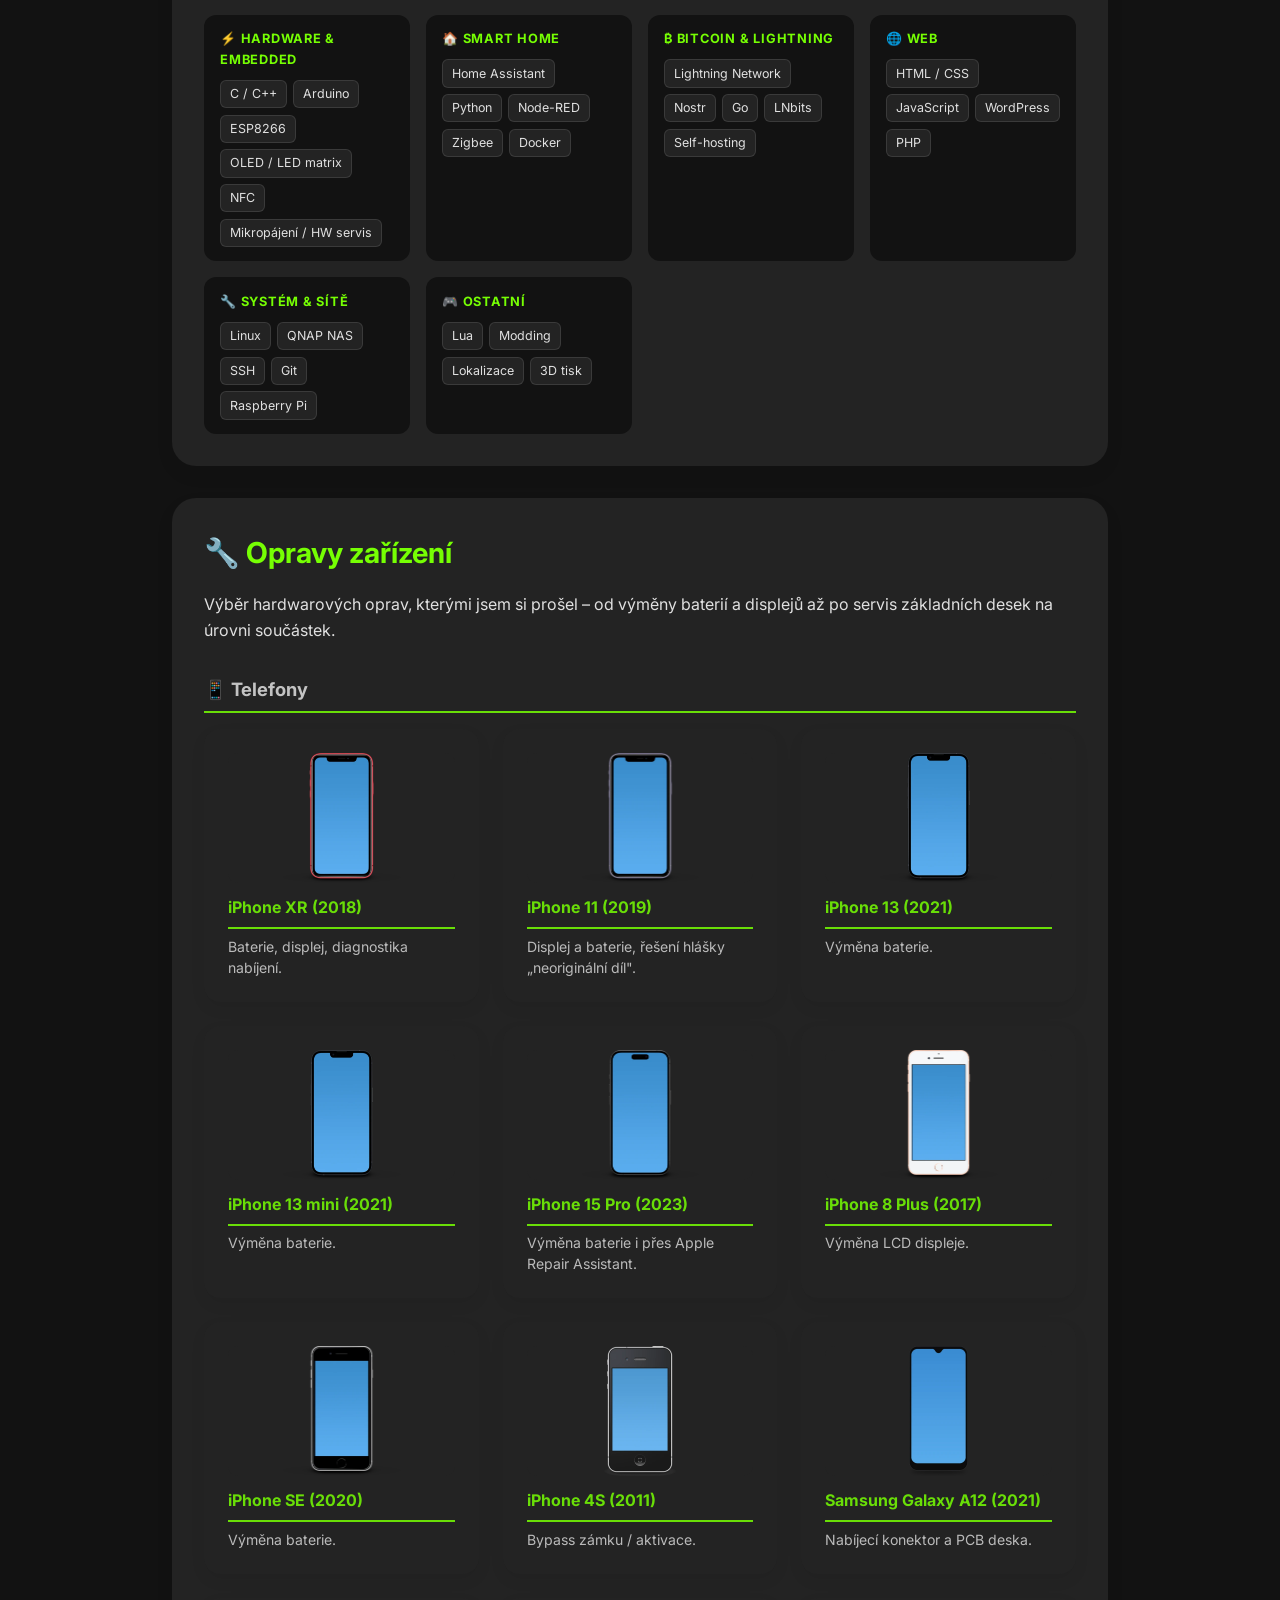
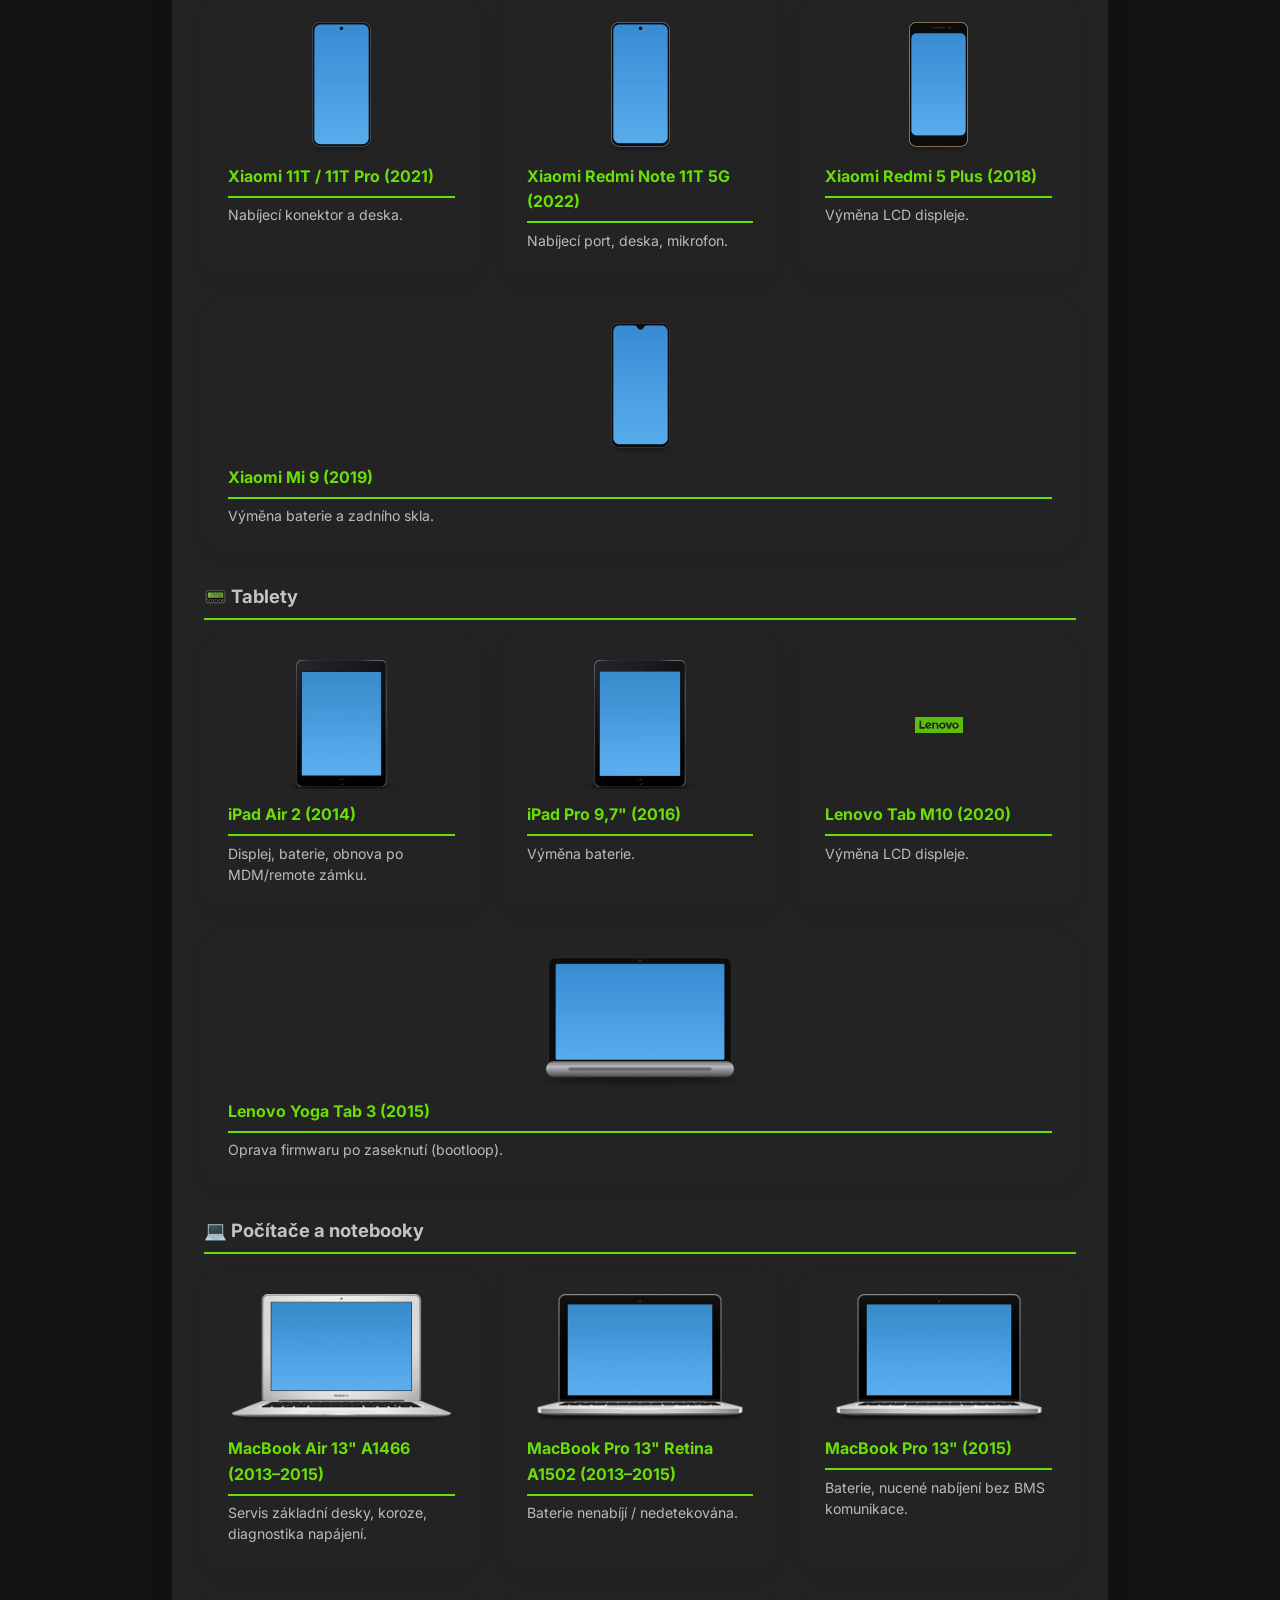
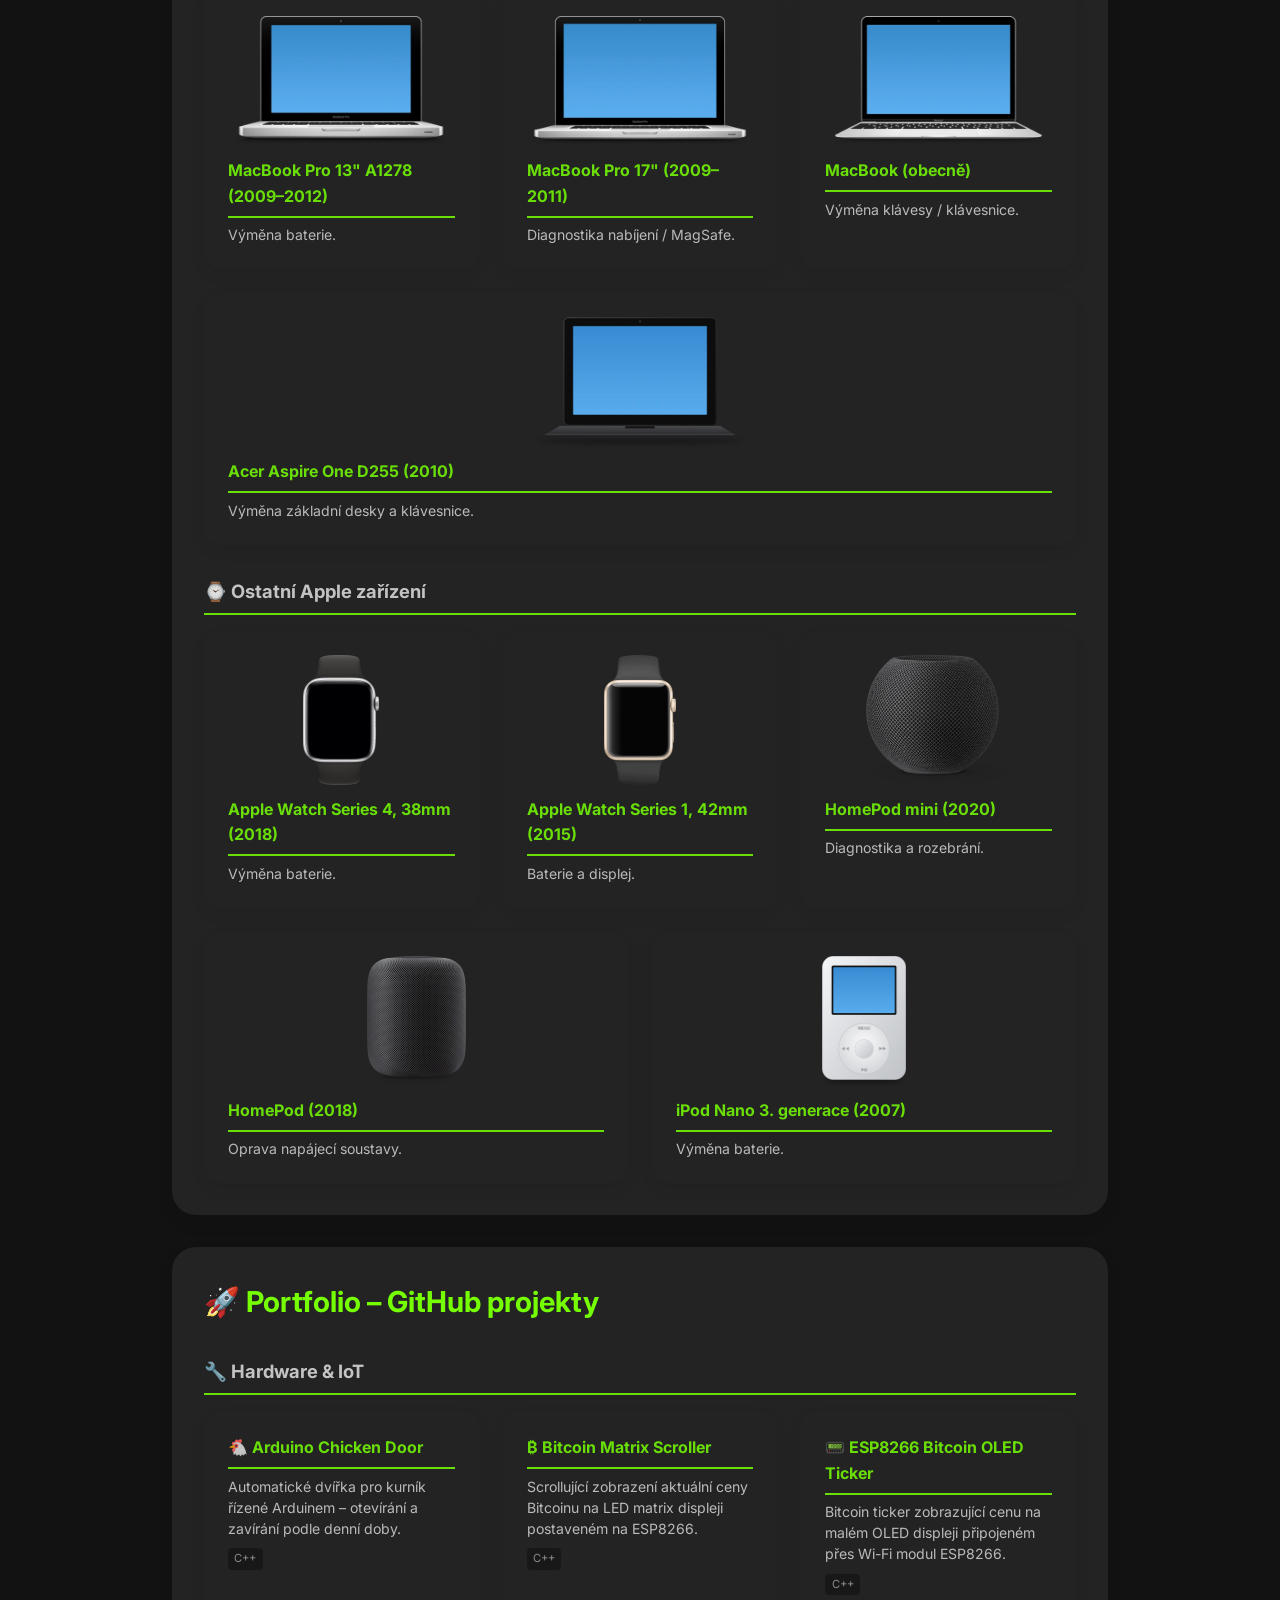
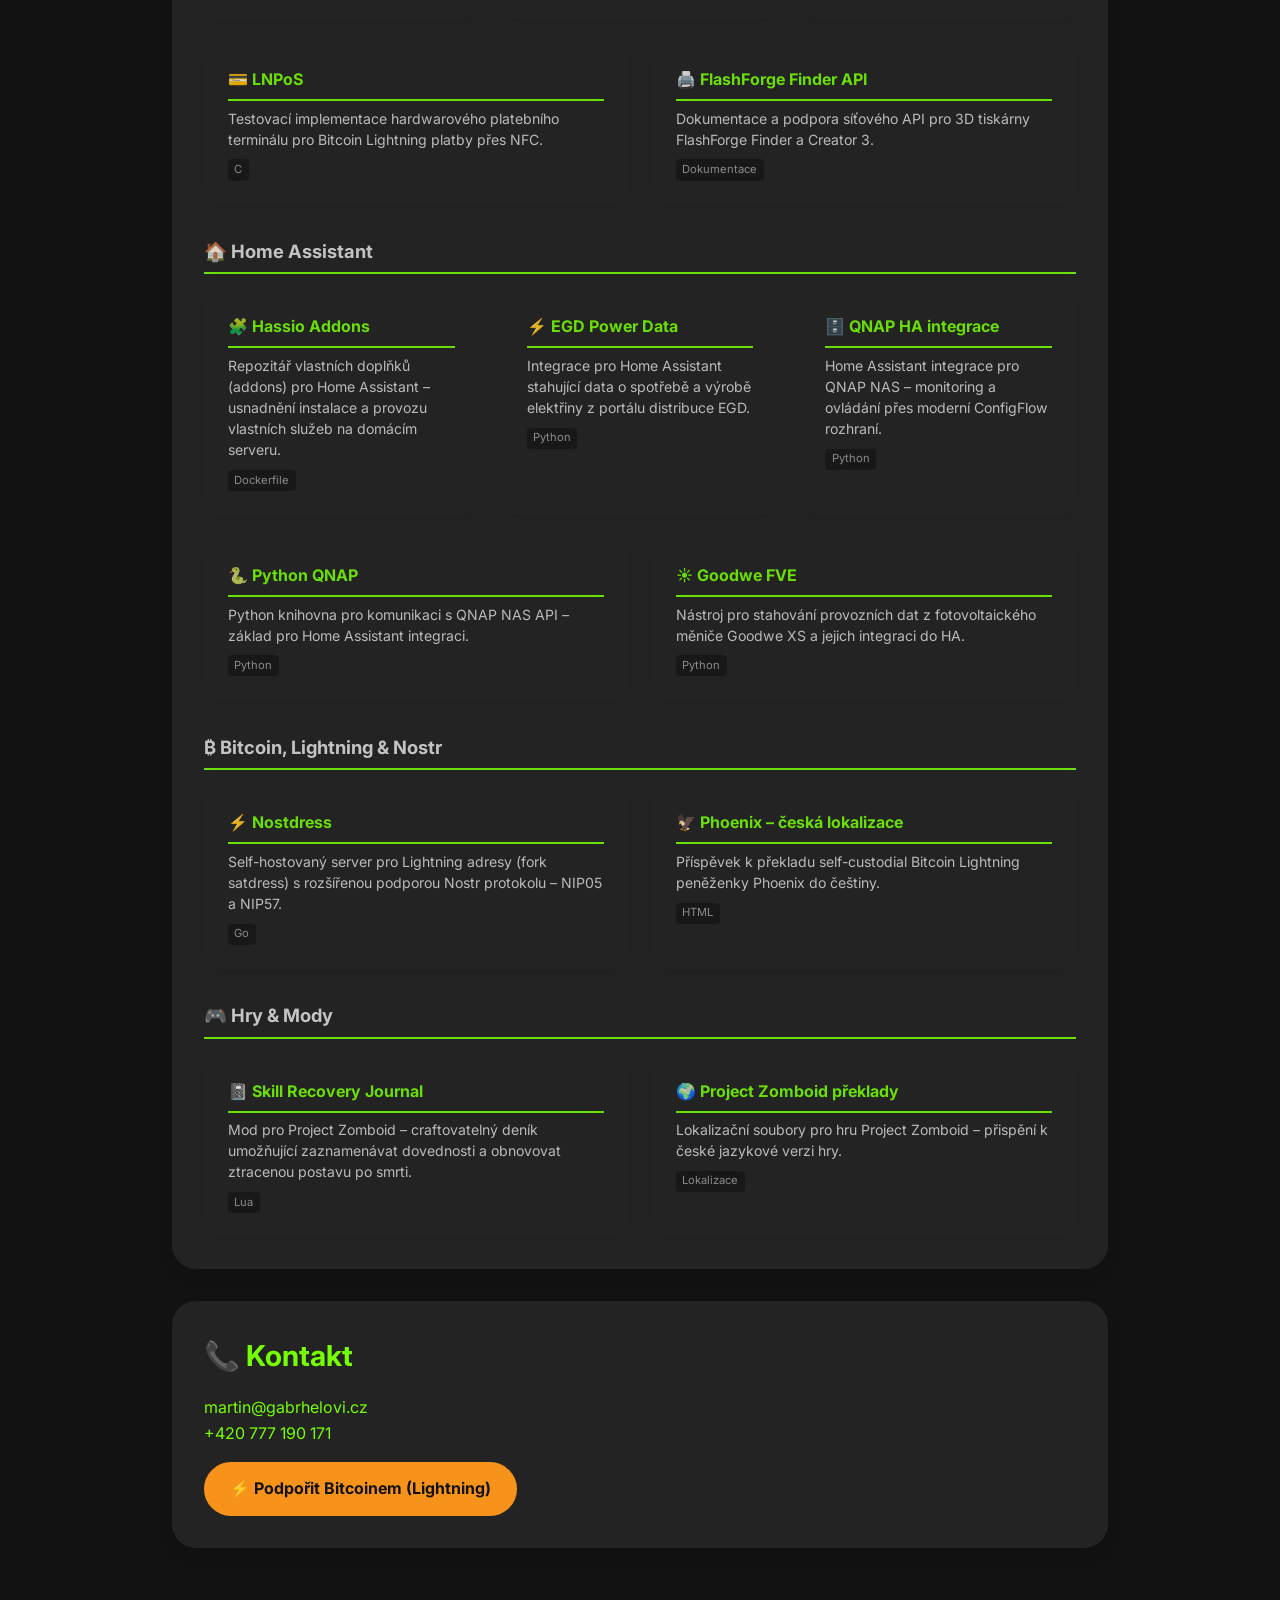
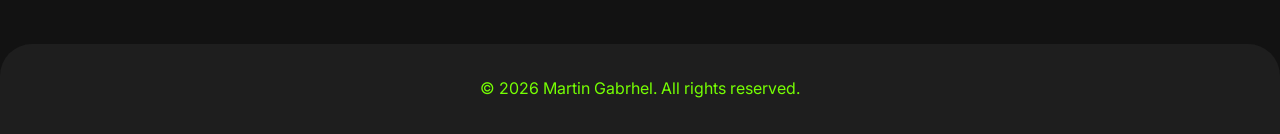
==== commit 1224d855: "Tmavý režim: pozadí ikon zařízení podle barvy karty Co-Authored-By: Claude Opus 5.5 <noreply@anthrop" ====
--- a/index.html
+++ b/index.html
@@ -152,6 +152,9 @@
       background: var(--bg);
       border-radius: 0.6rem;
       overflow: hidden;
+    }
+    body.dark .device-photo {
+      background: var(--card-bg);
     }
     .device-photo img {
       max-width: 100%;
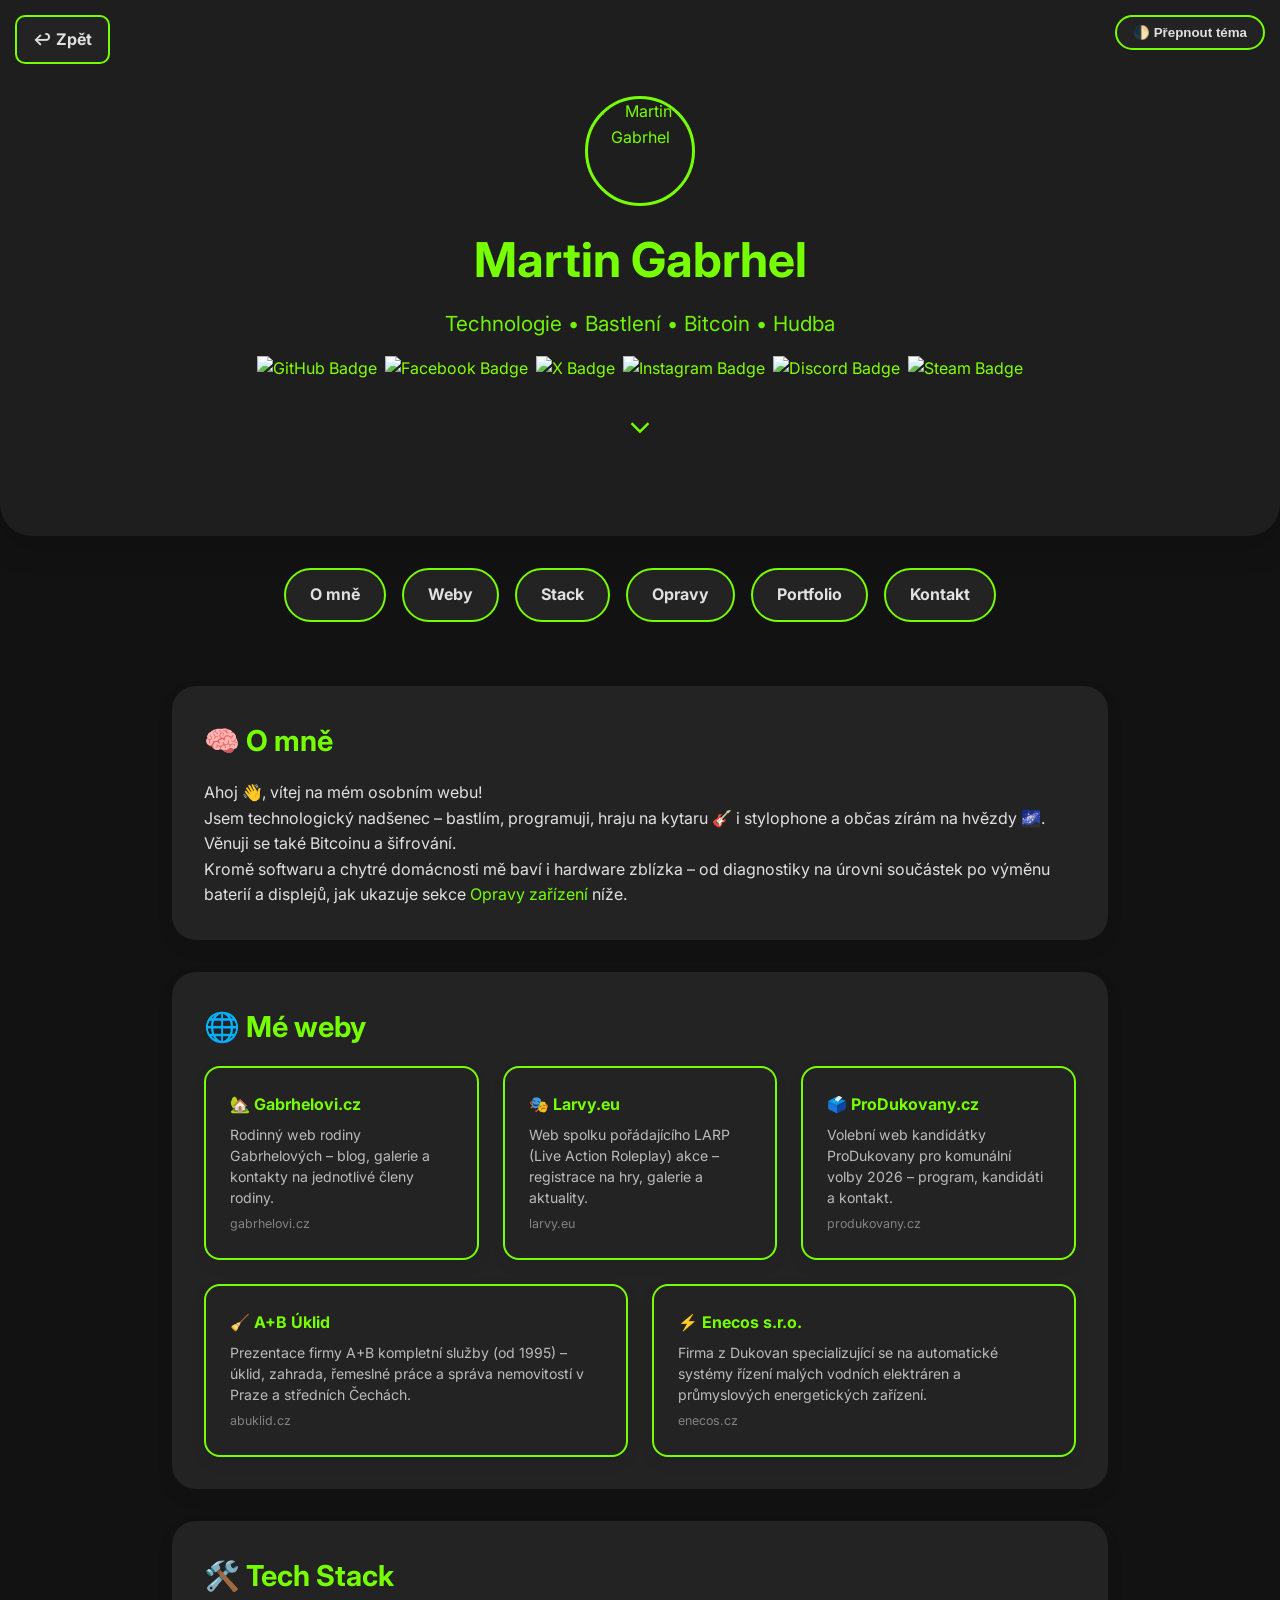
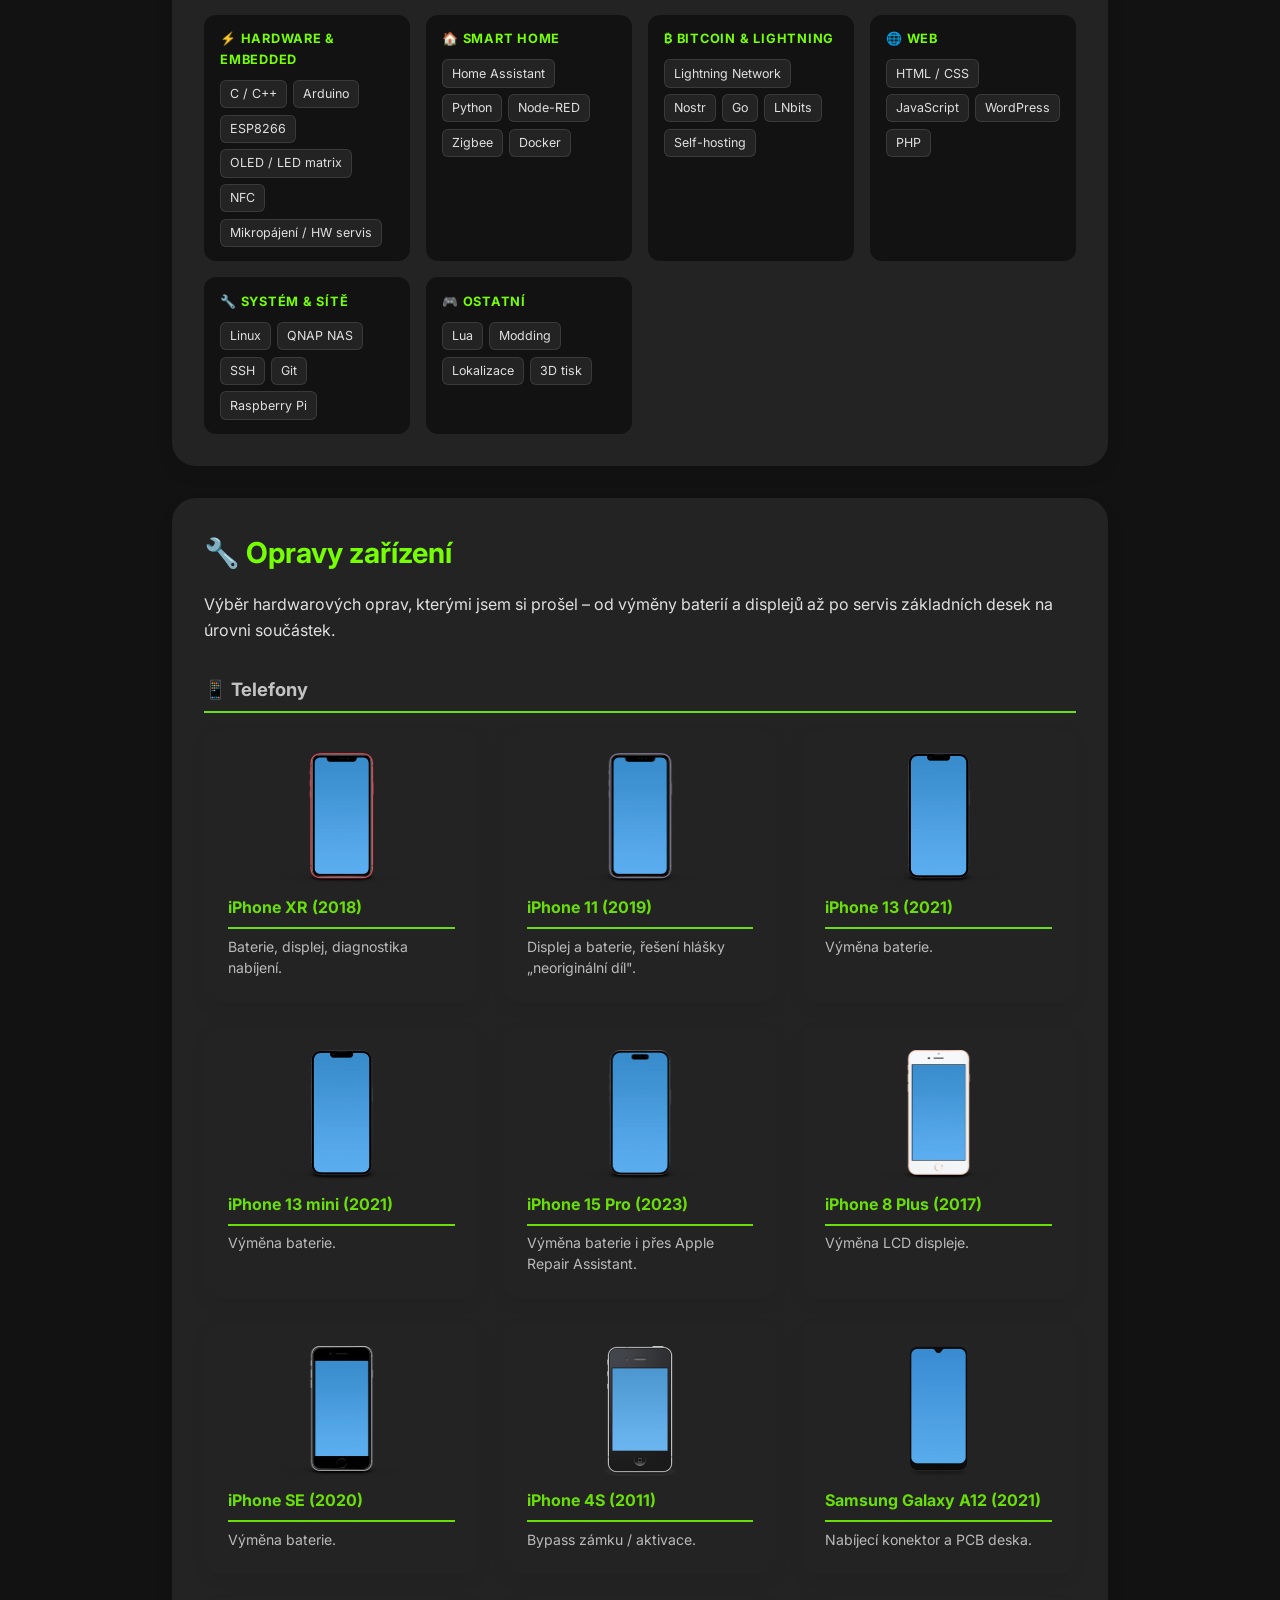
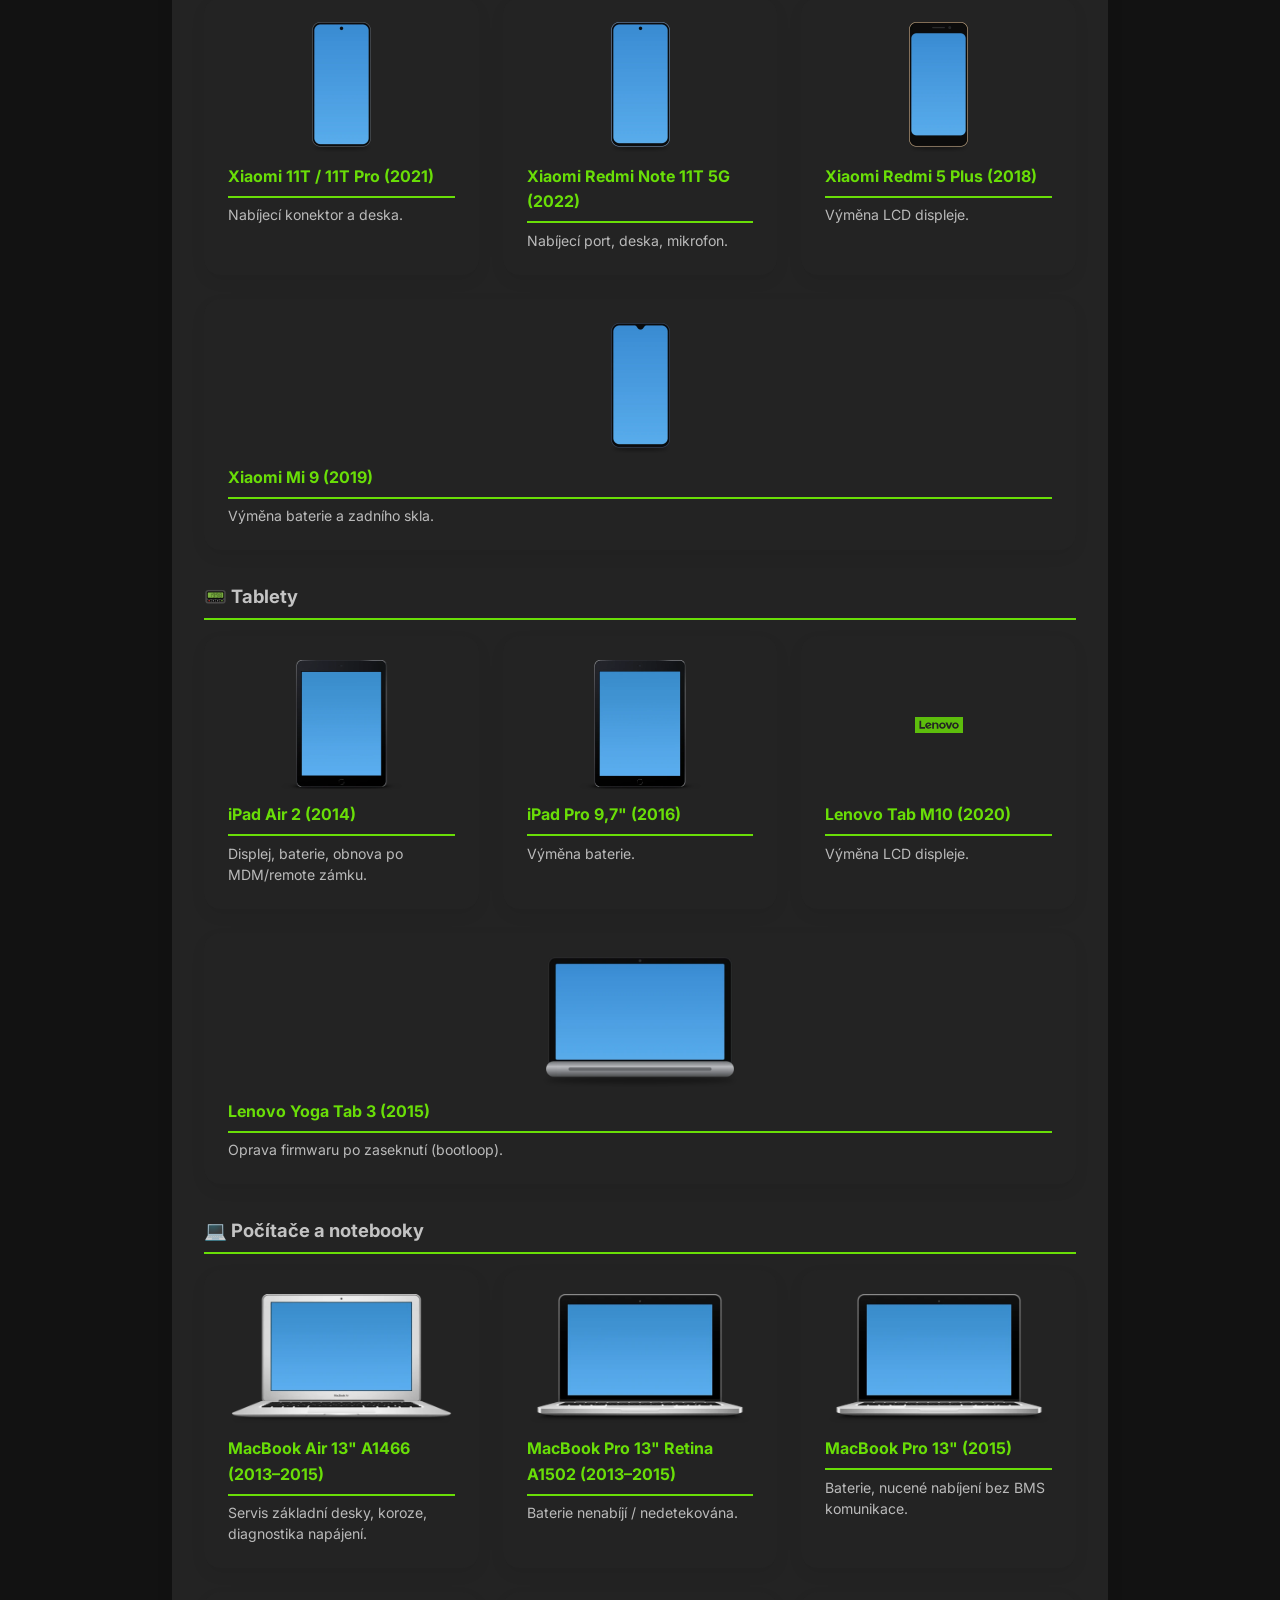
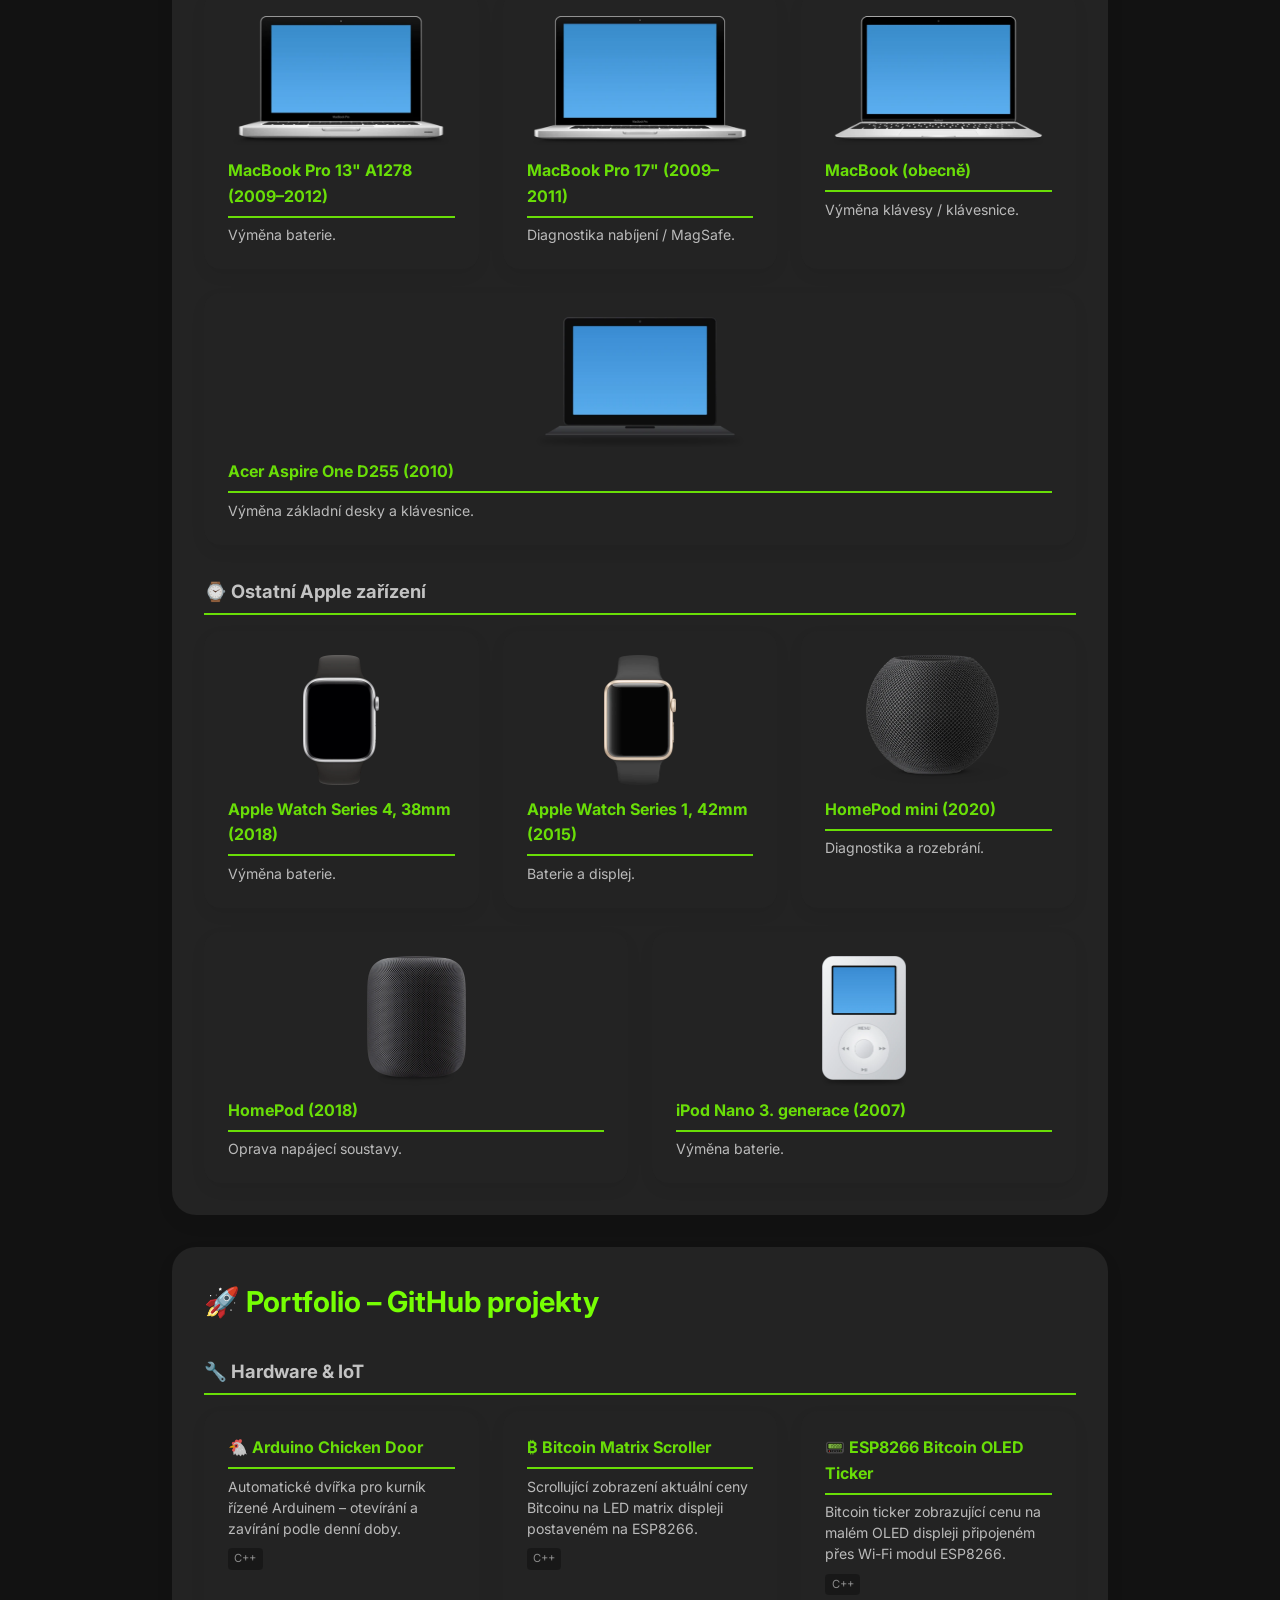
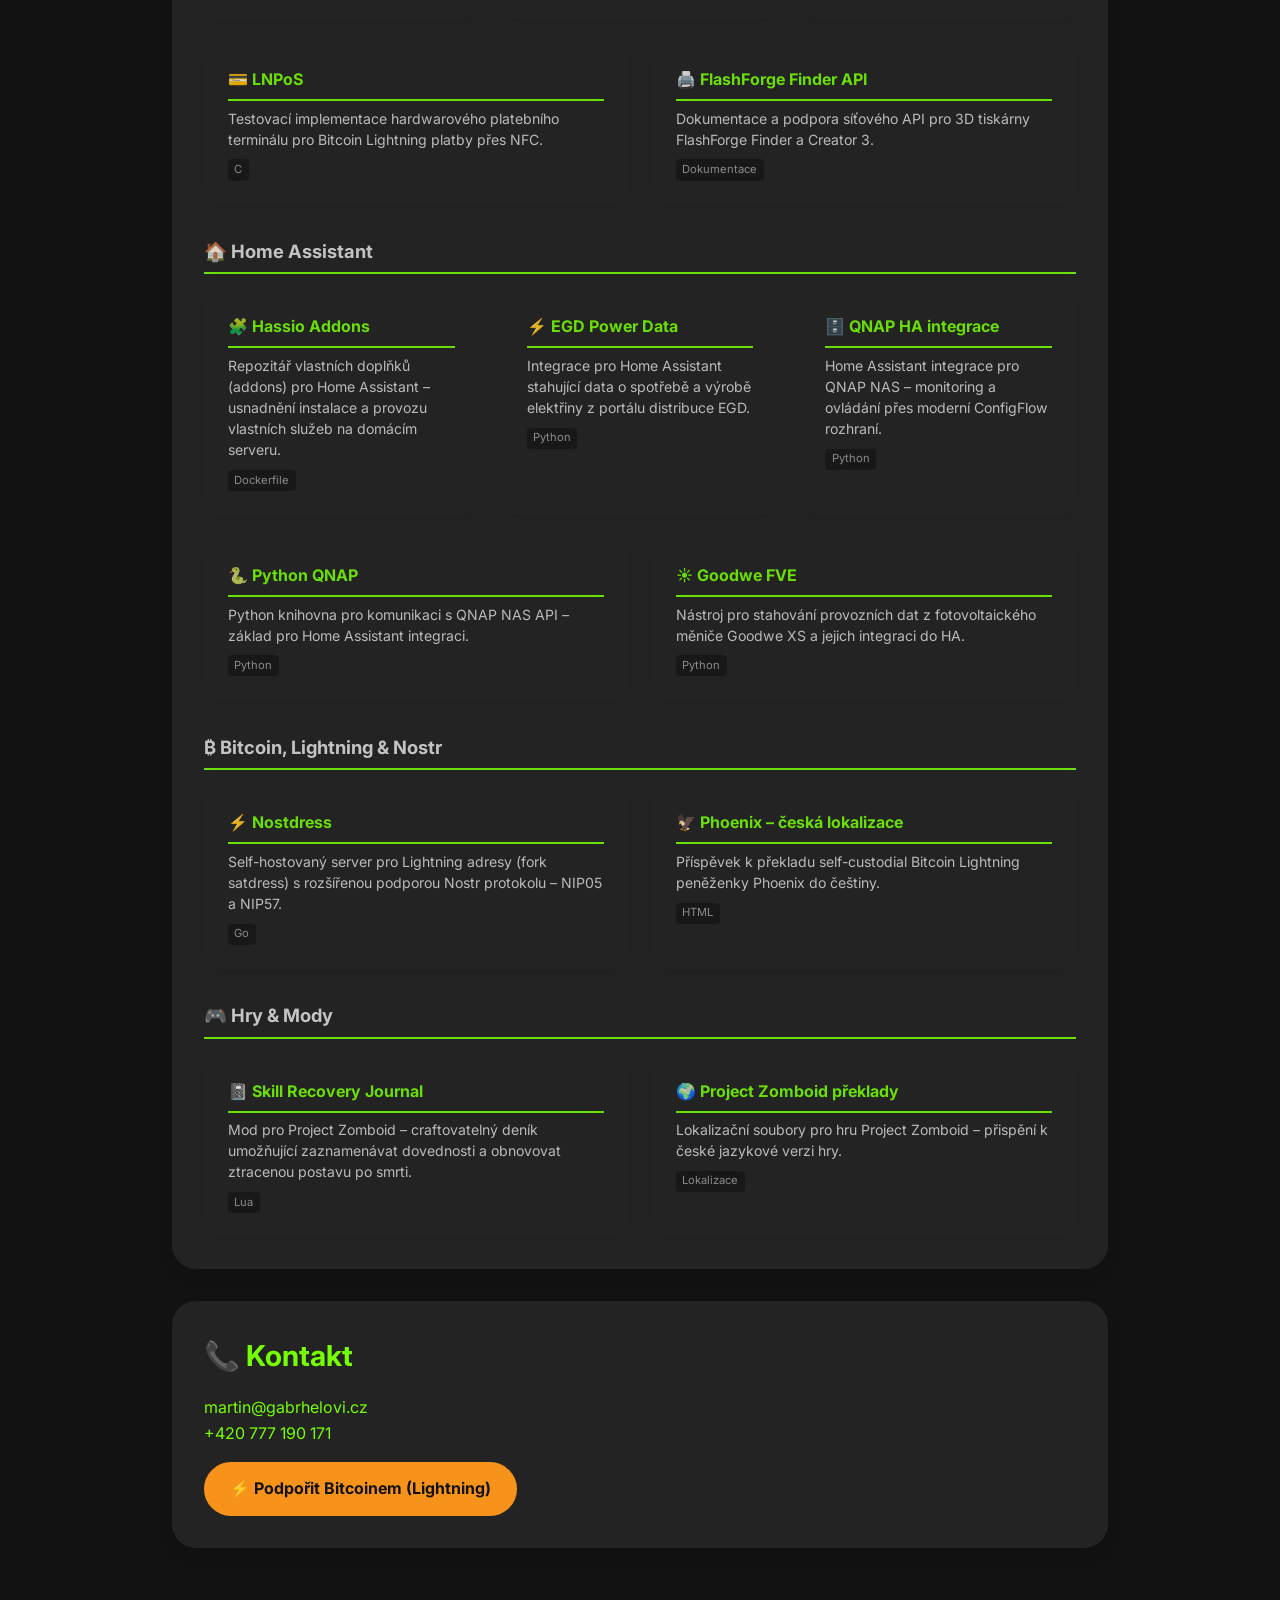
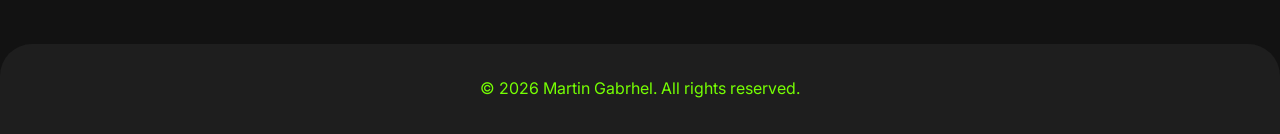
==== commit acf05cb9: "Průhledné pozadí ikon zařízení v obou režimech Co-Authored-By: Claude Opus 5.5 <noreply@anthropic.co" ====
--- a/index.html
+++ b/index.html
@@ -149,12 +149,9 @@
       align-items: center;
       justify-content: center;
       margin-bottom: 0.75rem;
-      background: var(--bg);
+      background: transparent;
       border-radius: 0.6rem;
       overflow: hidden;
-    }
-    body.dark .device-photo {
-      background: var(--card-bg);
     }
     .device-photo img {
       max-width: 100%;
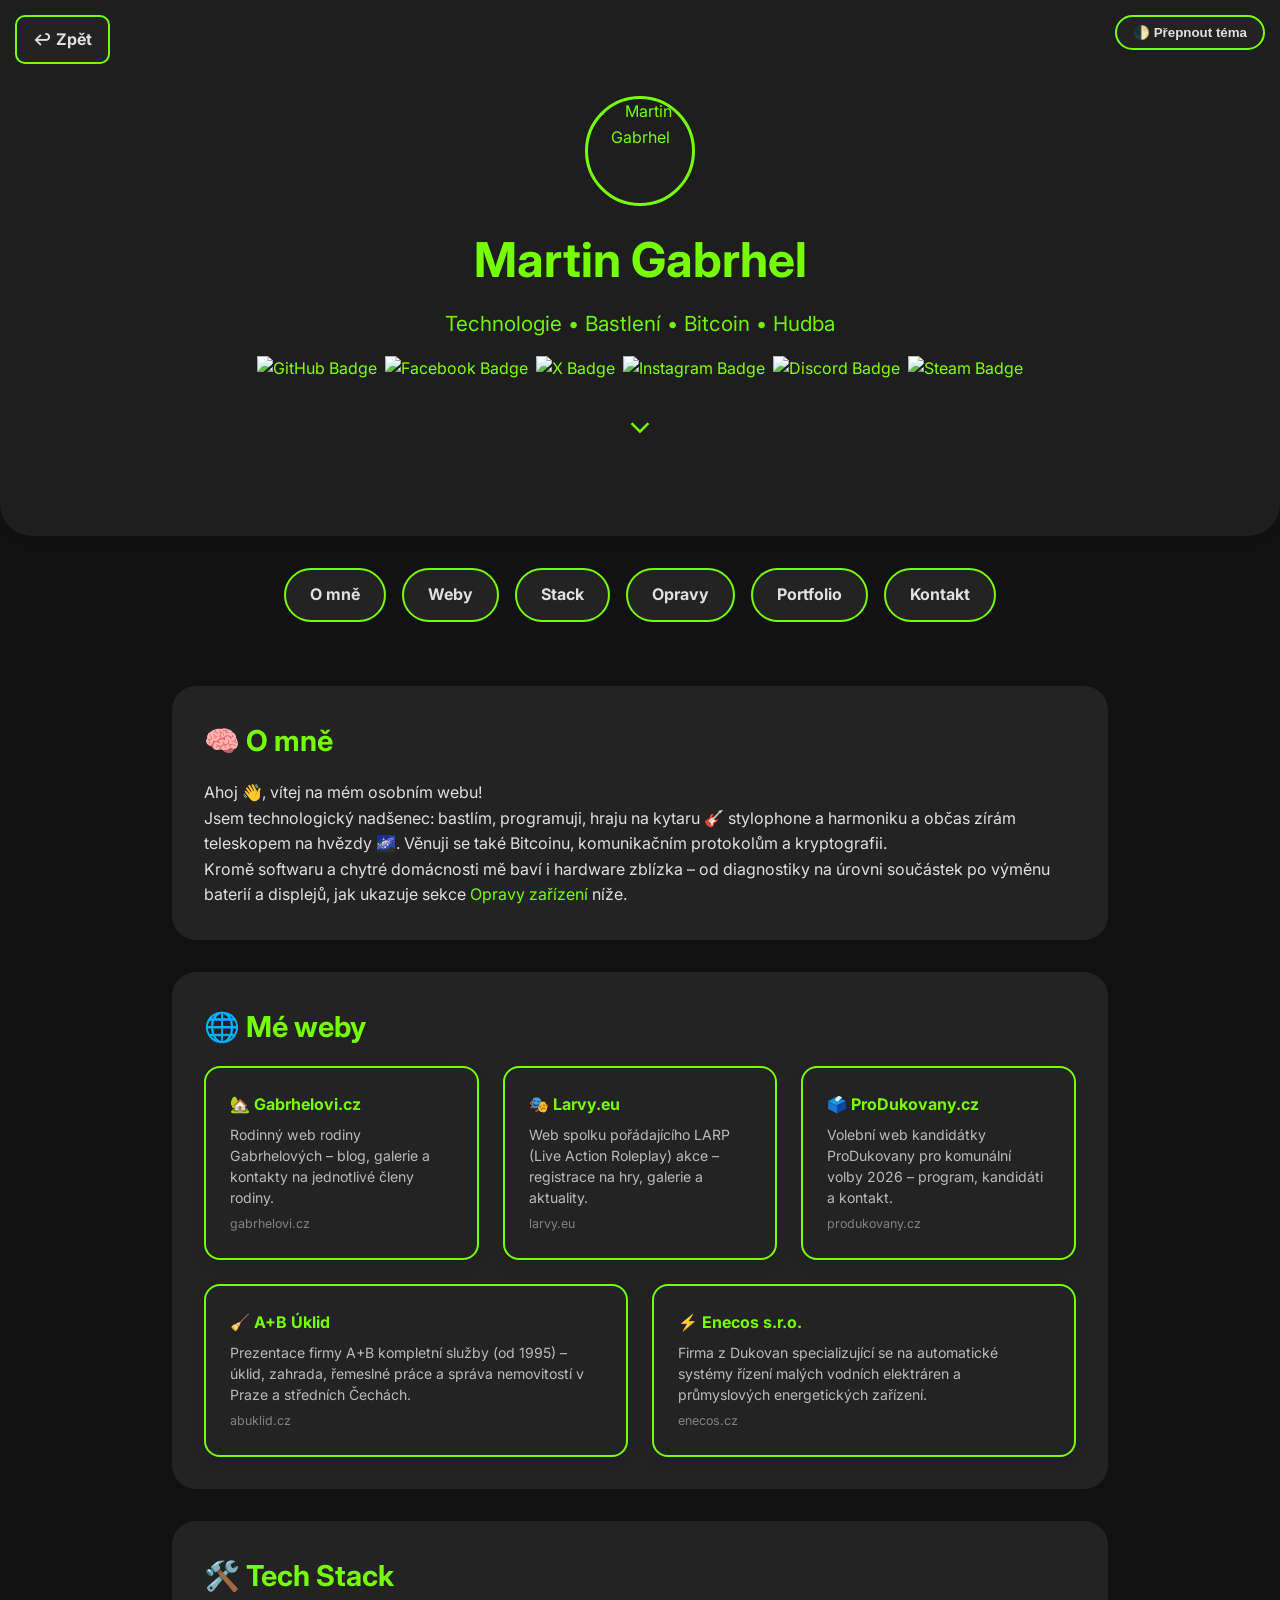
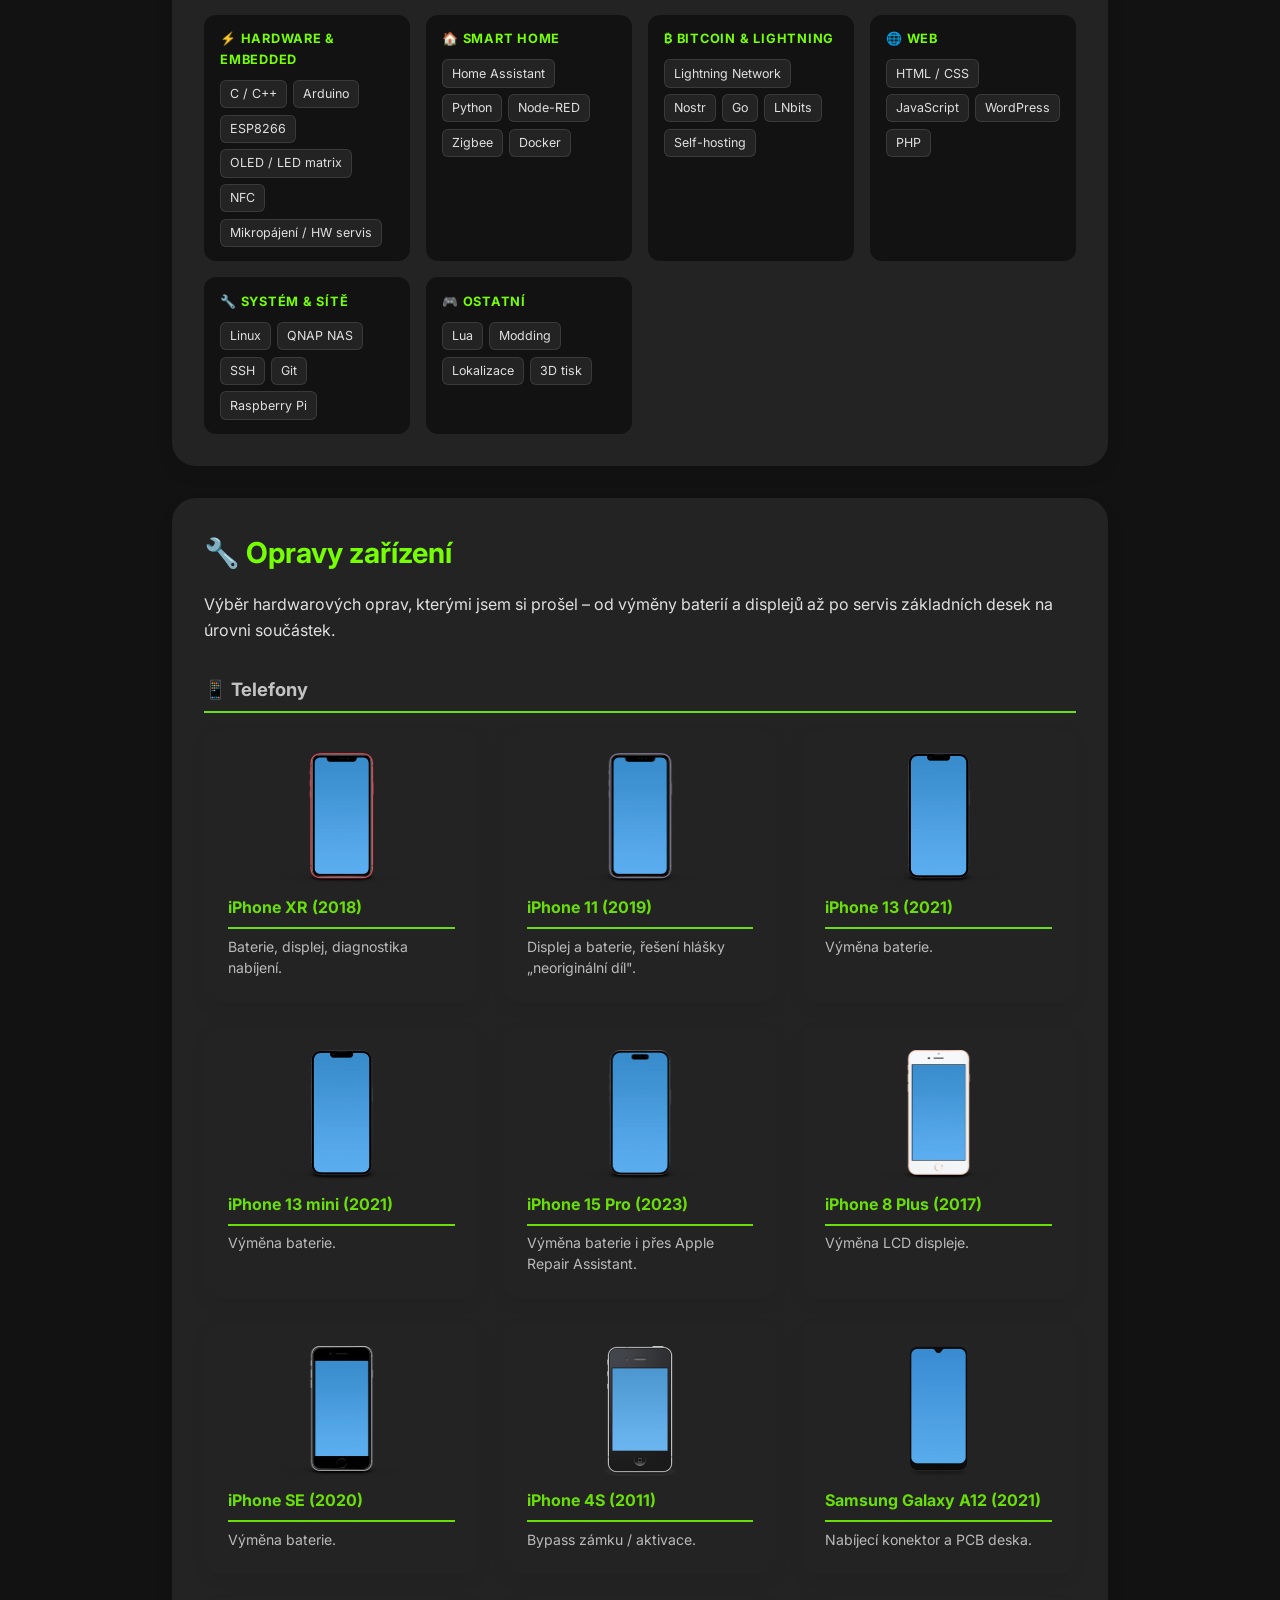
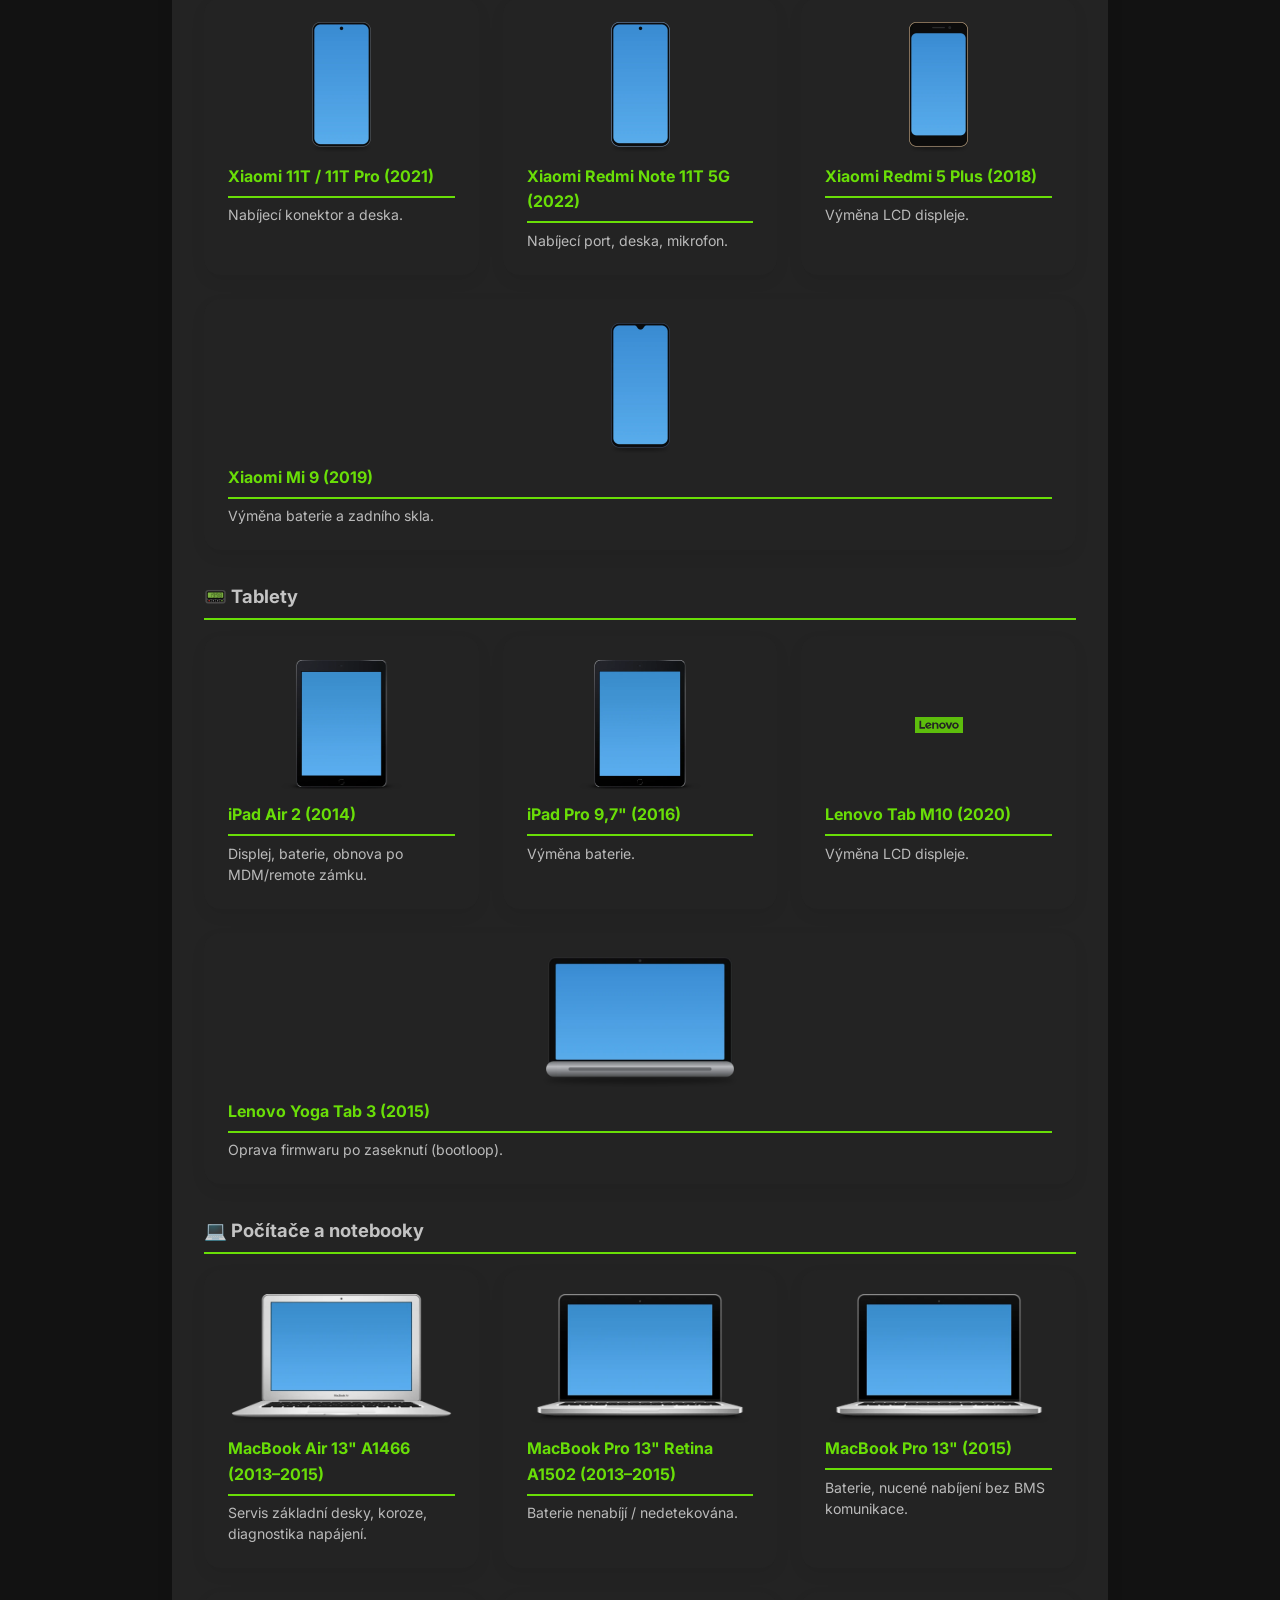
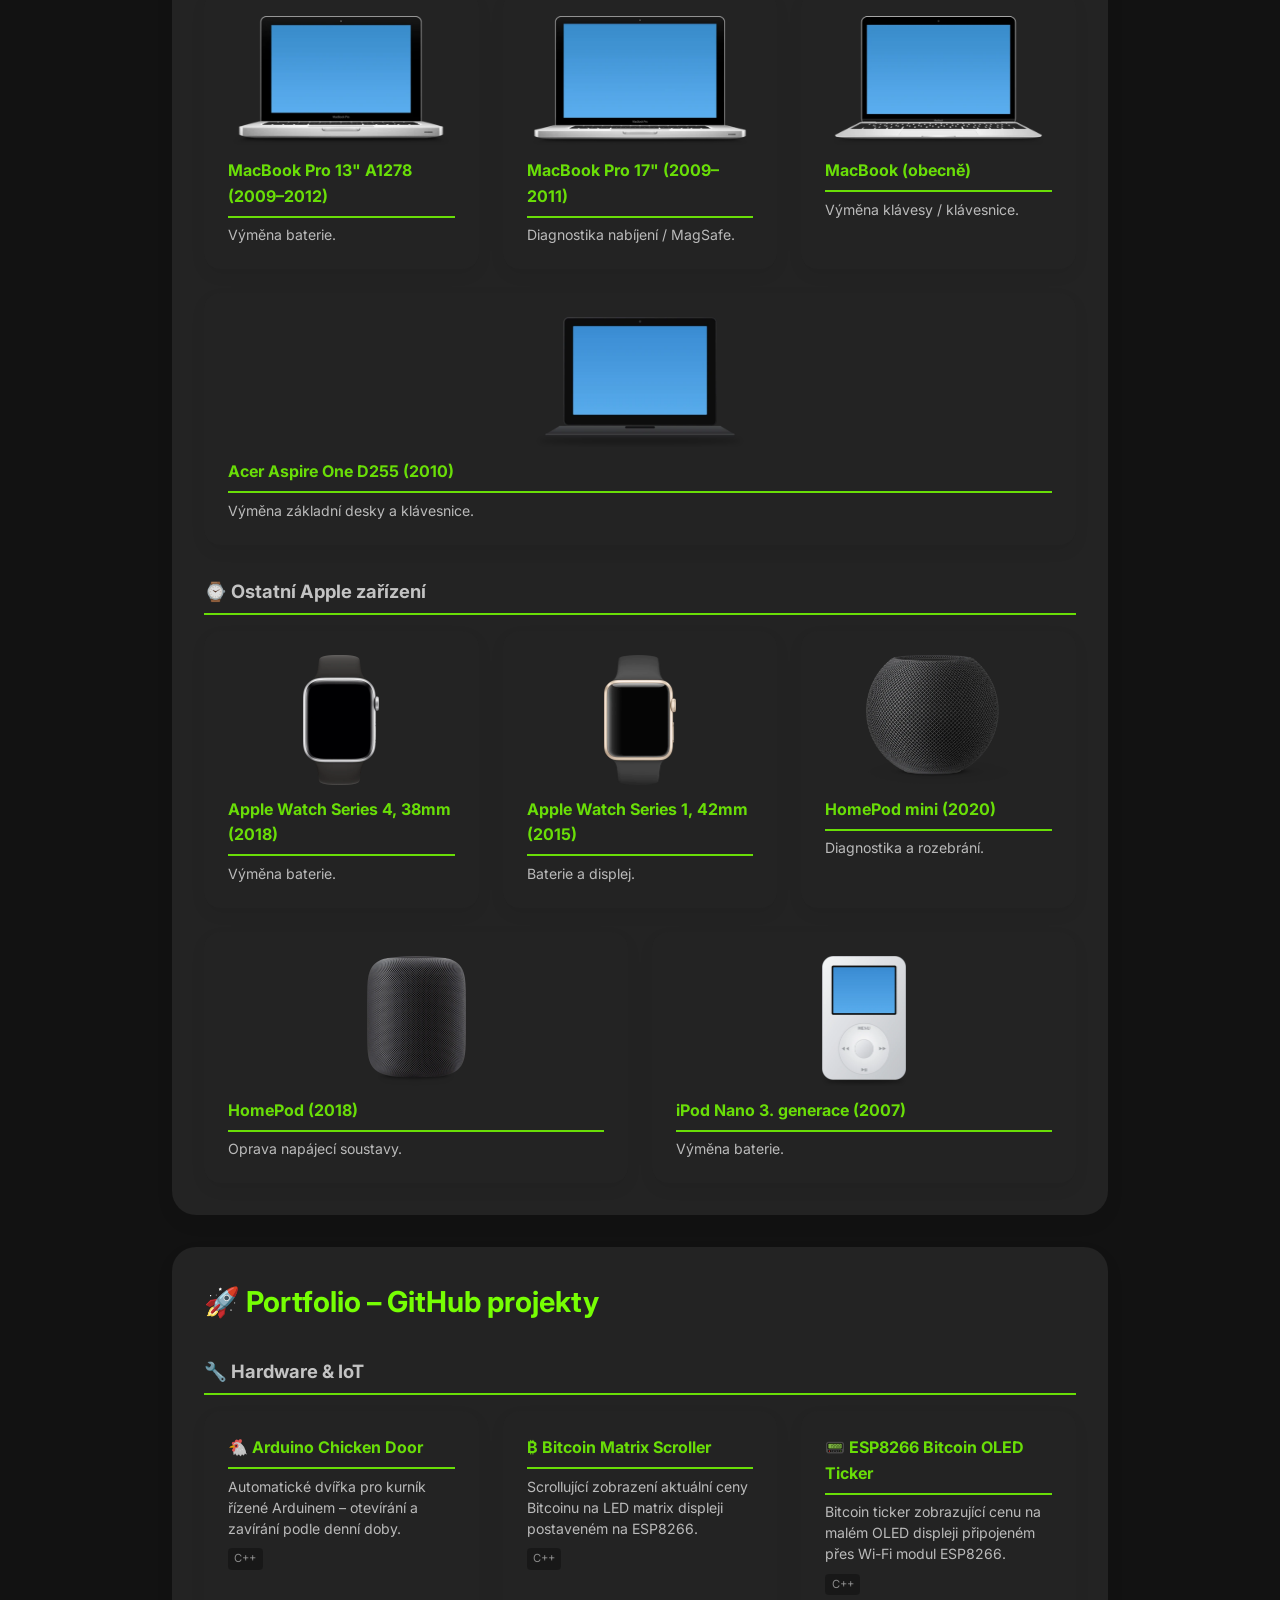
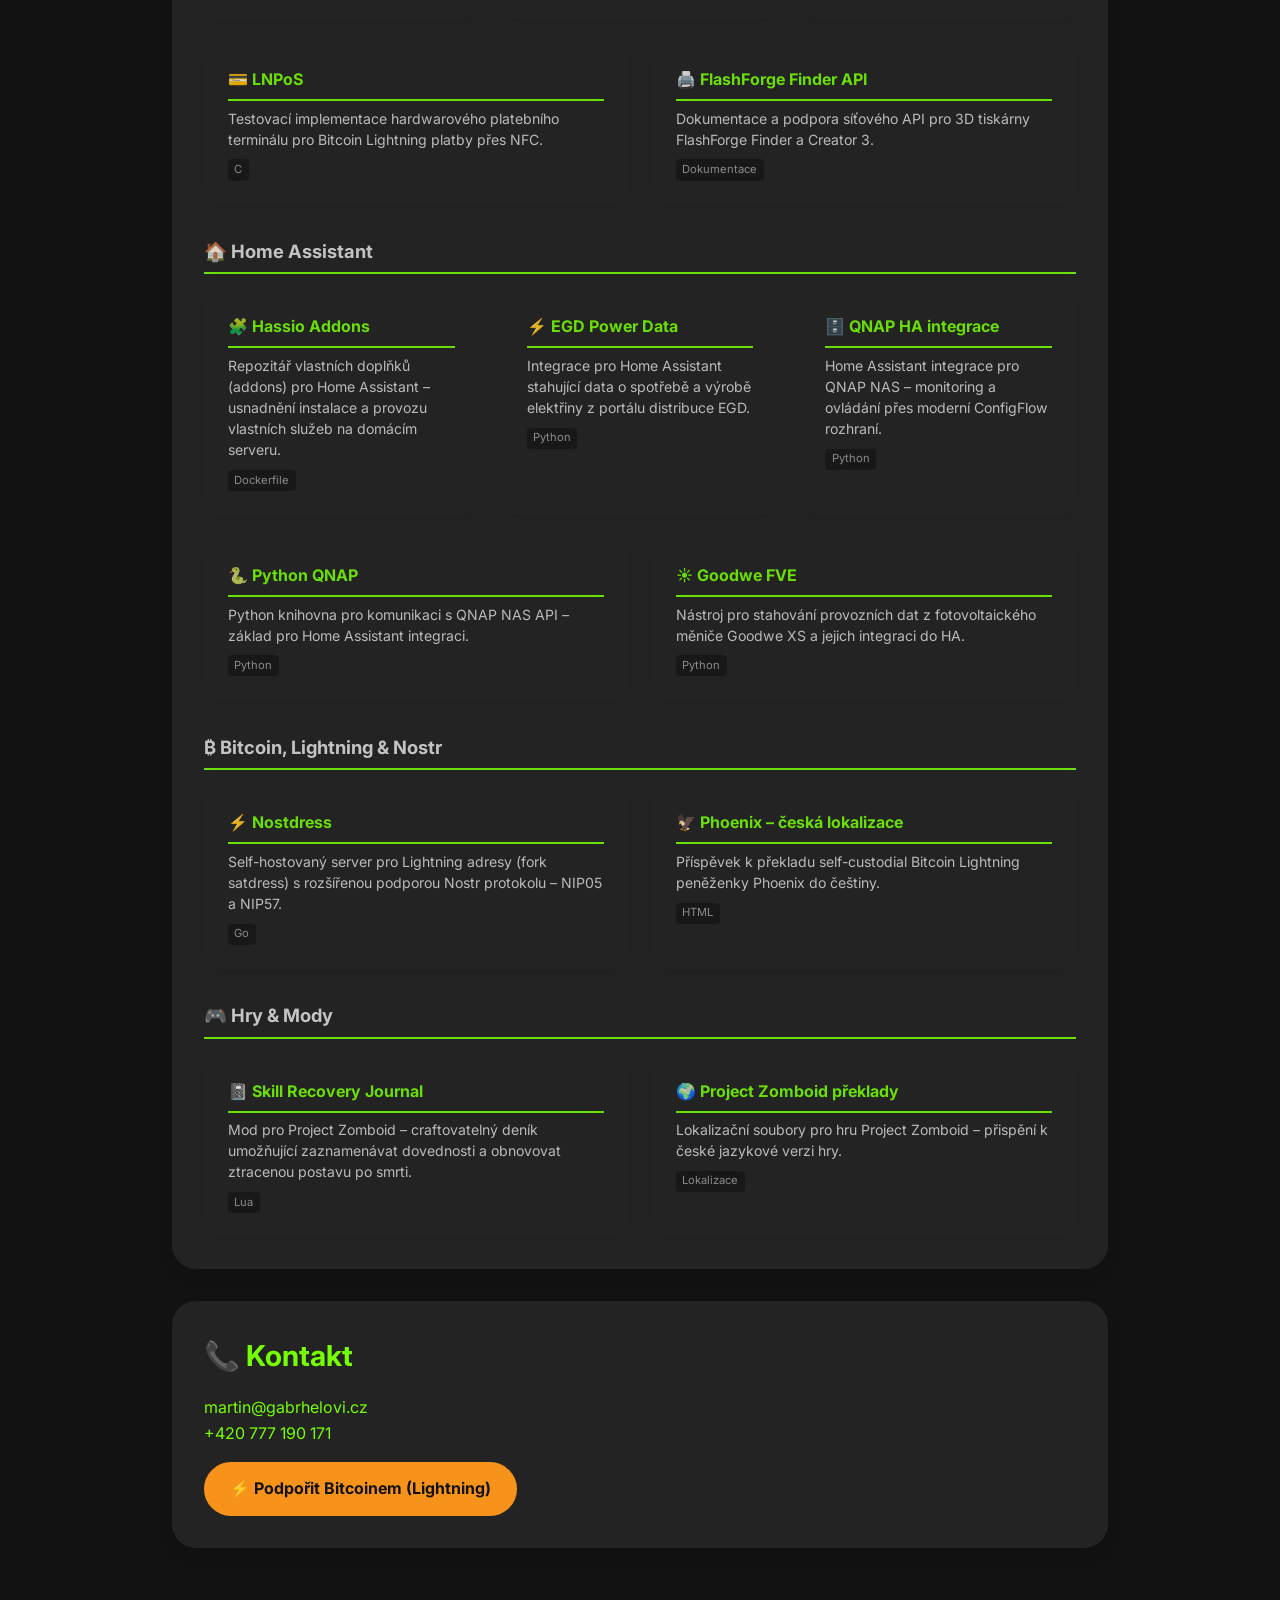
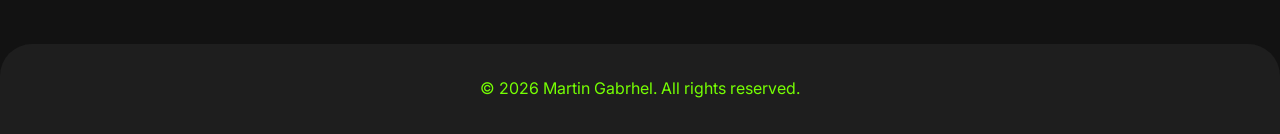
==== commit ecc759a2: "Update personal description in index.html" ====
--- a/index.html
+++ b/index.html
@@ -276,7 +276,7 @@
   <section id="o-mne" data-aos="fade-up">
     <h2>🧠 O mně</h2>
     <p>Ahoj 👋, vítej na mém osobním webu!</p>
-    <p>Jsem technologický nadšenec – bastlím, programuji, hraju na kytaru 🎸 i stylophone a občas zírám na hvězdy 🌌. Věnuji se také Bitcoinu a šifrování.</p>
+    <p>Jsem technologický nadšenec: bastlím, programuji, hraju na kytaru 🎸 stylophone a harmoniku a občas zírám teleskopem na hvězdy 🌌. Věnuji se také Bitcoinu, komunikačním protokolům a kryptografii.</p>
     <p>Kromě softwaru a chytré domácnosti mě baví i hardware zblízka – od diagnostiky na úrovni součástek po výměnu baterií a displejů, jak ukazuje sekce <a href="#opravy">Opravy zařízení</a> níže.</p>
   </section>
 
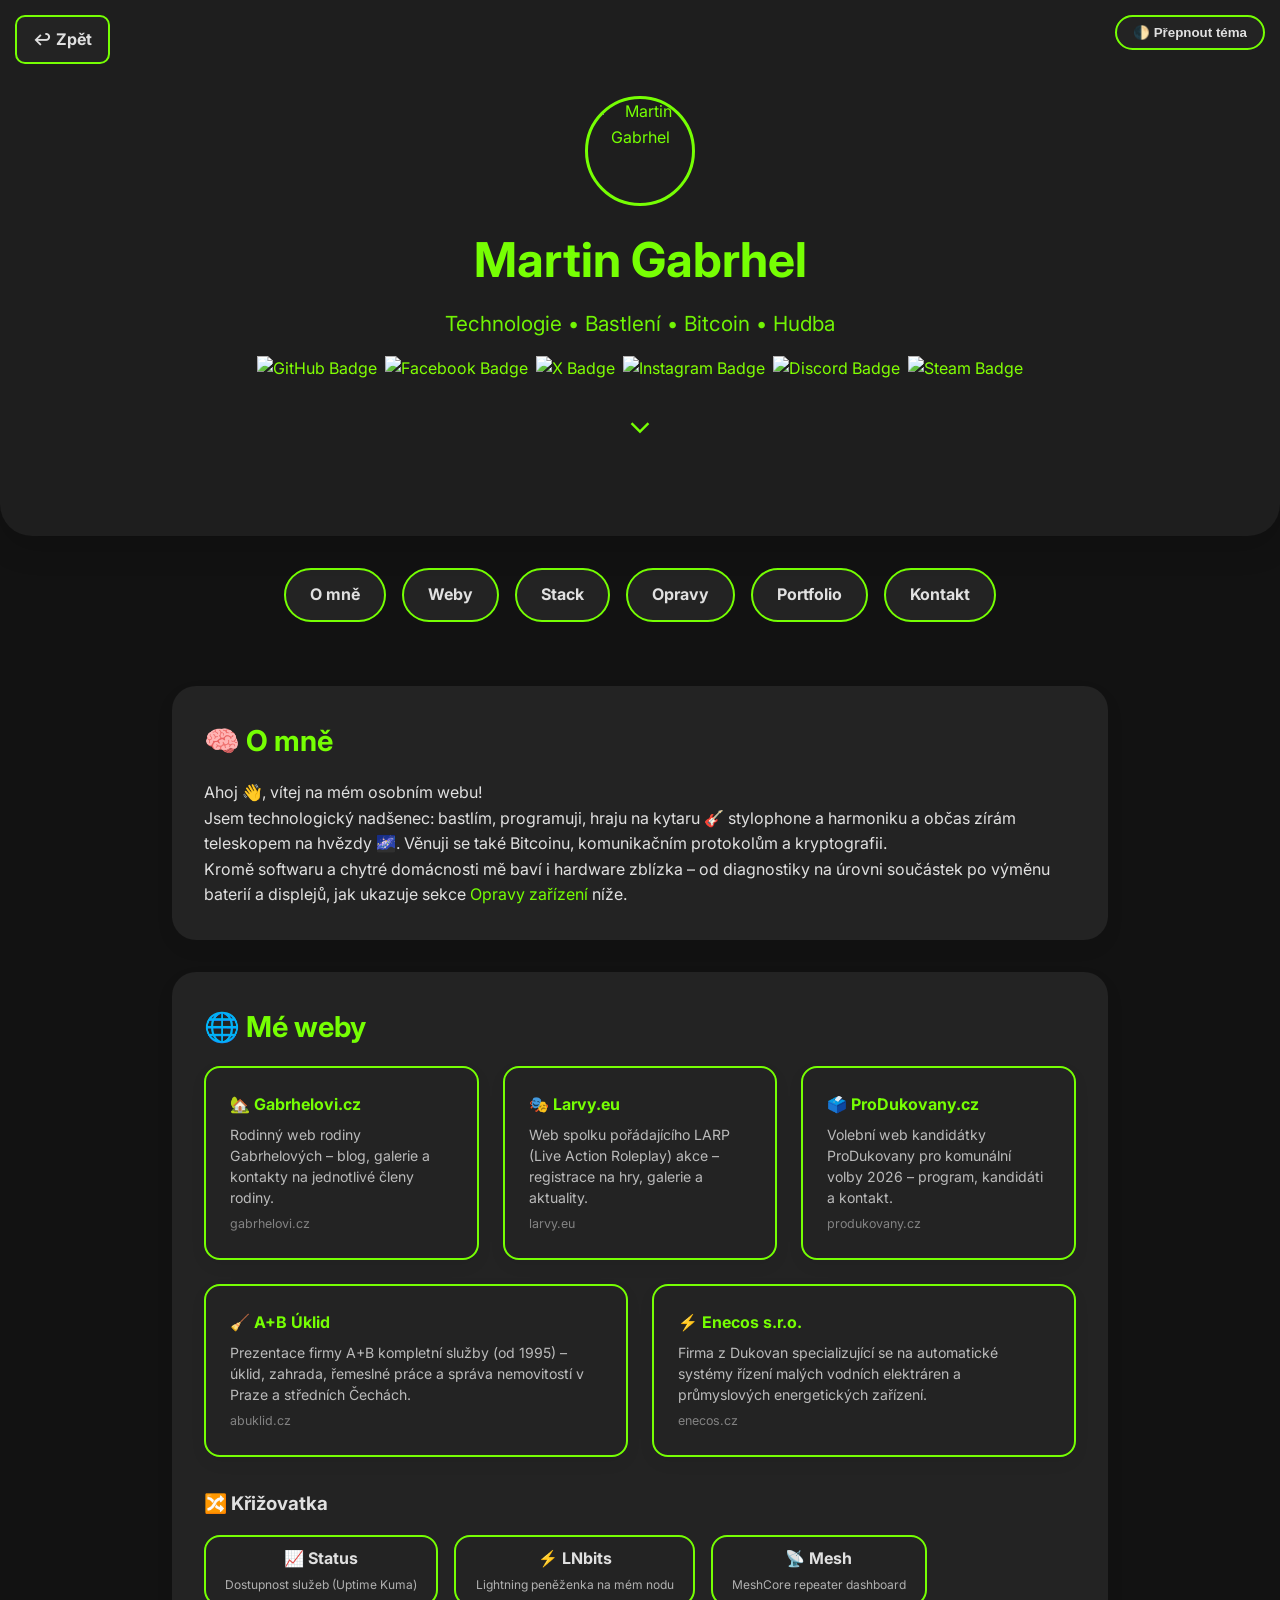
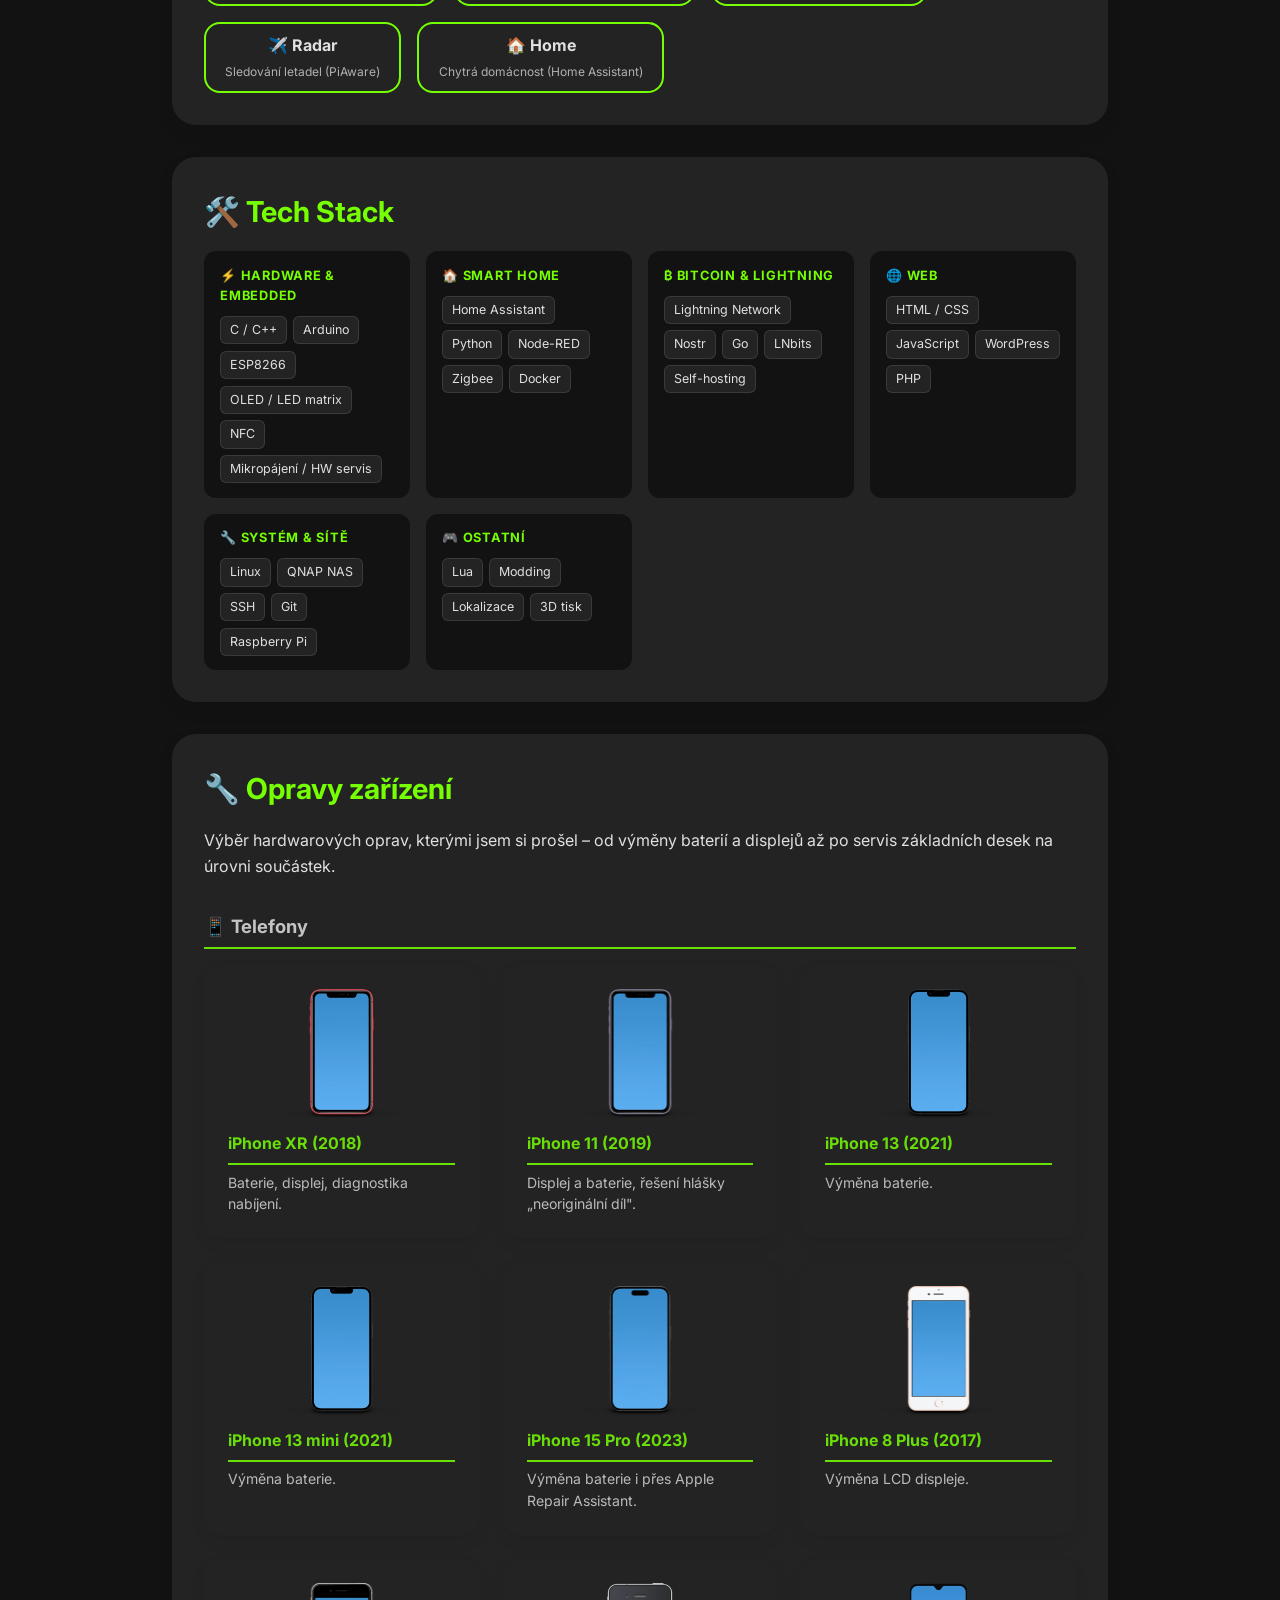
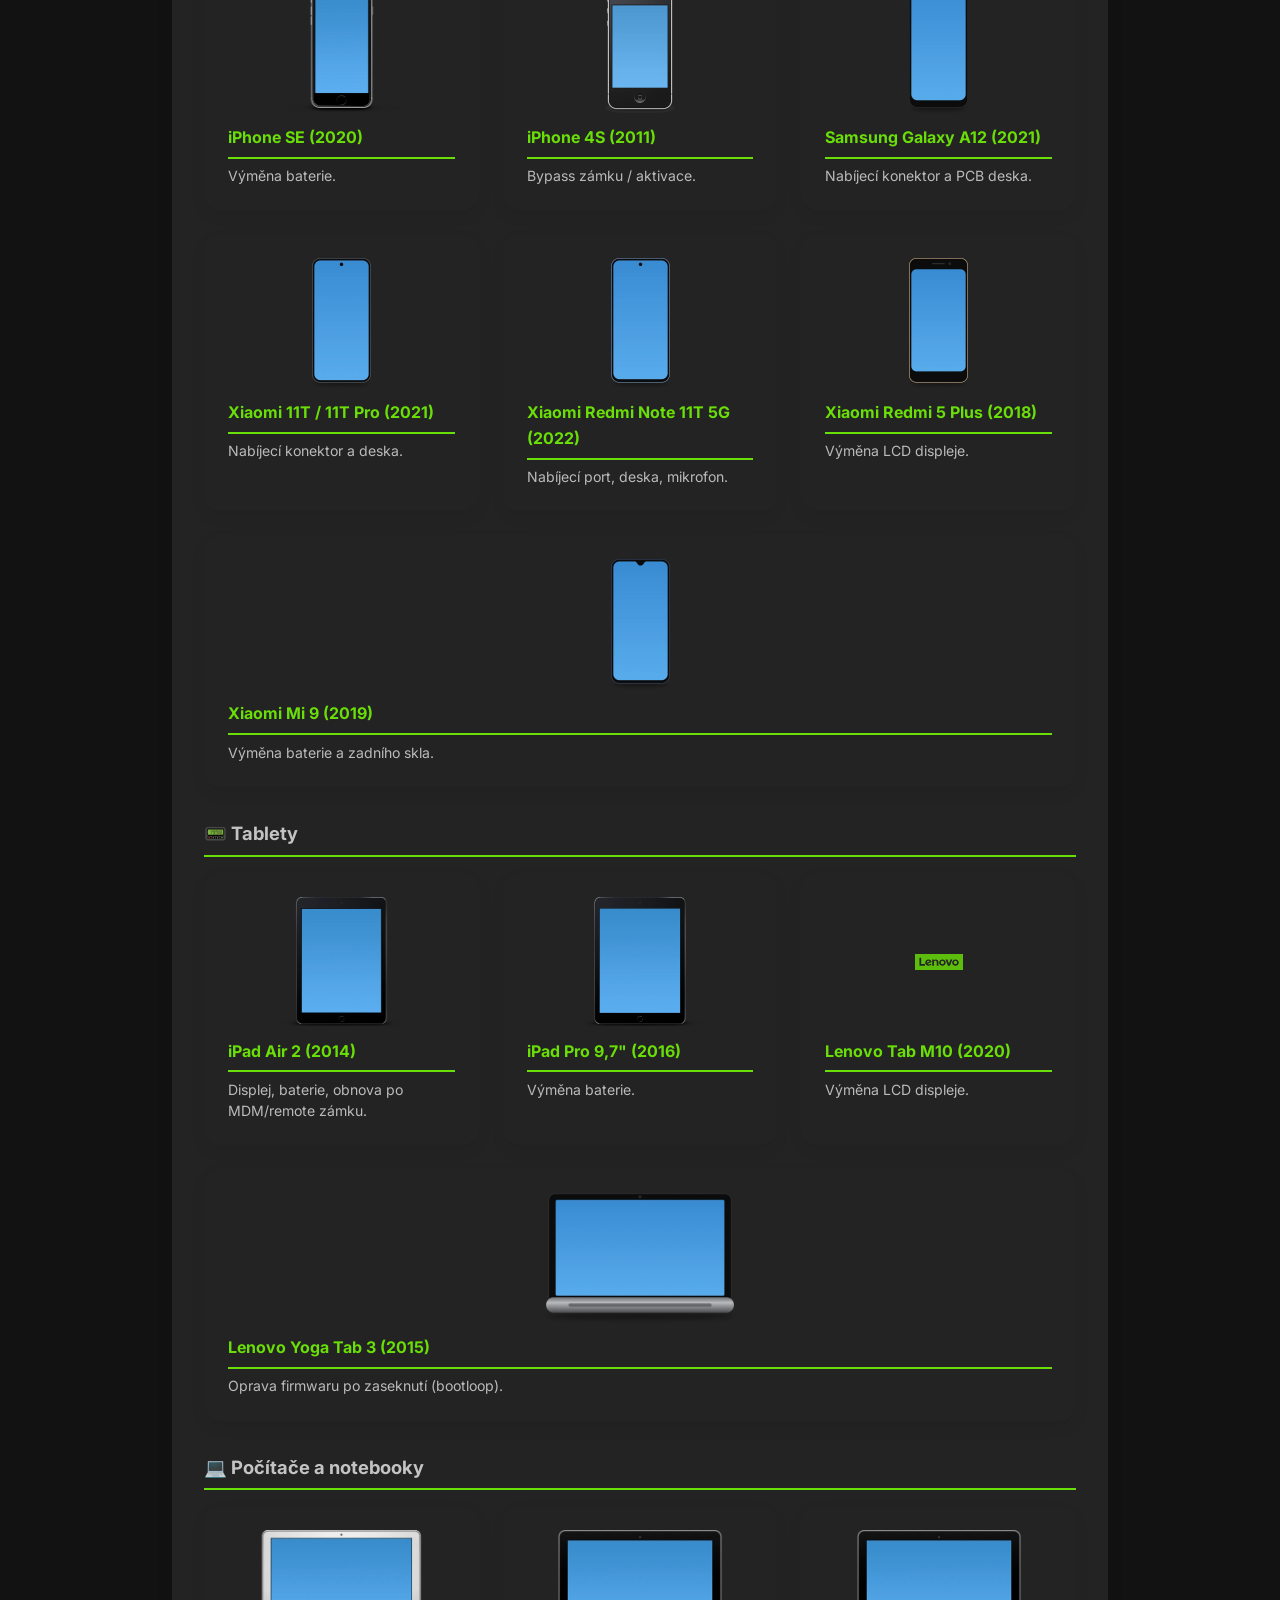
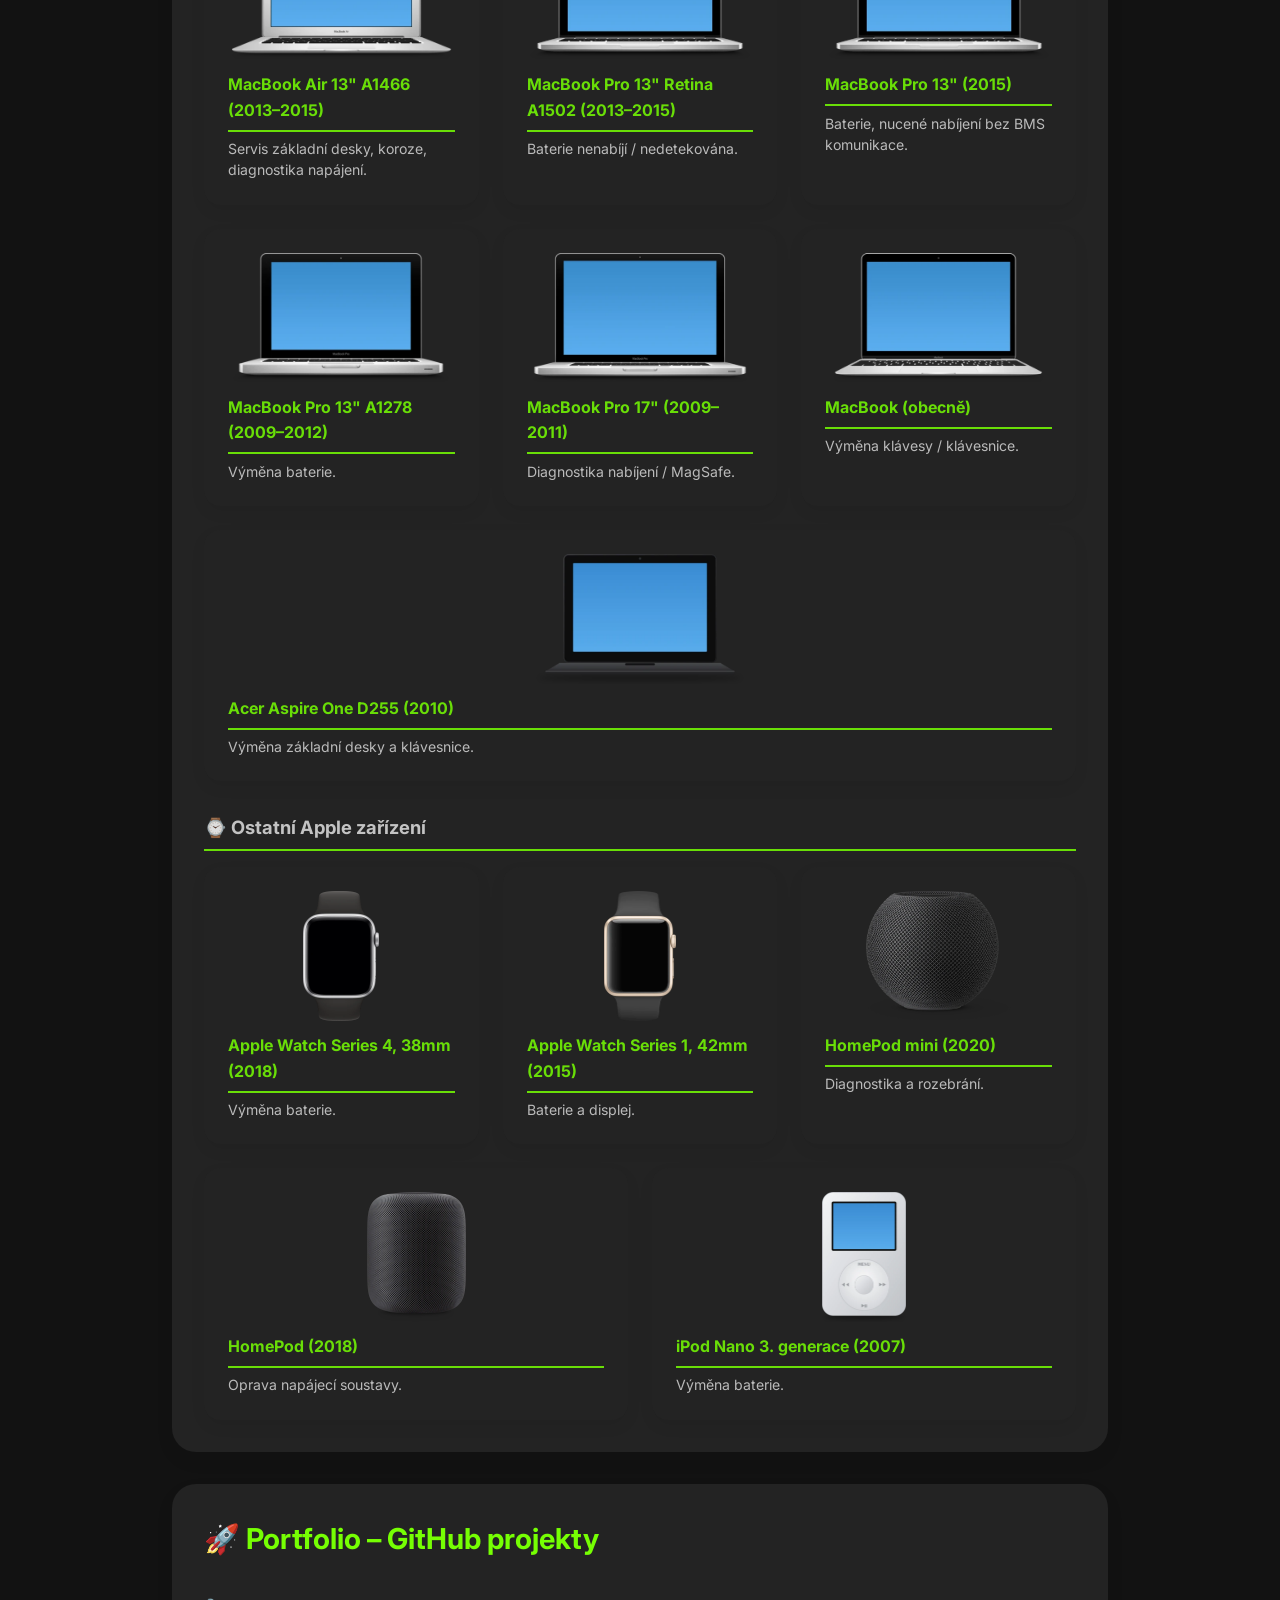
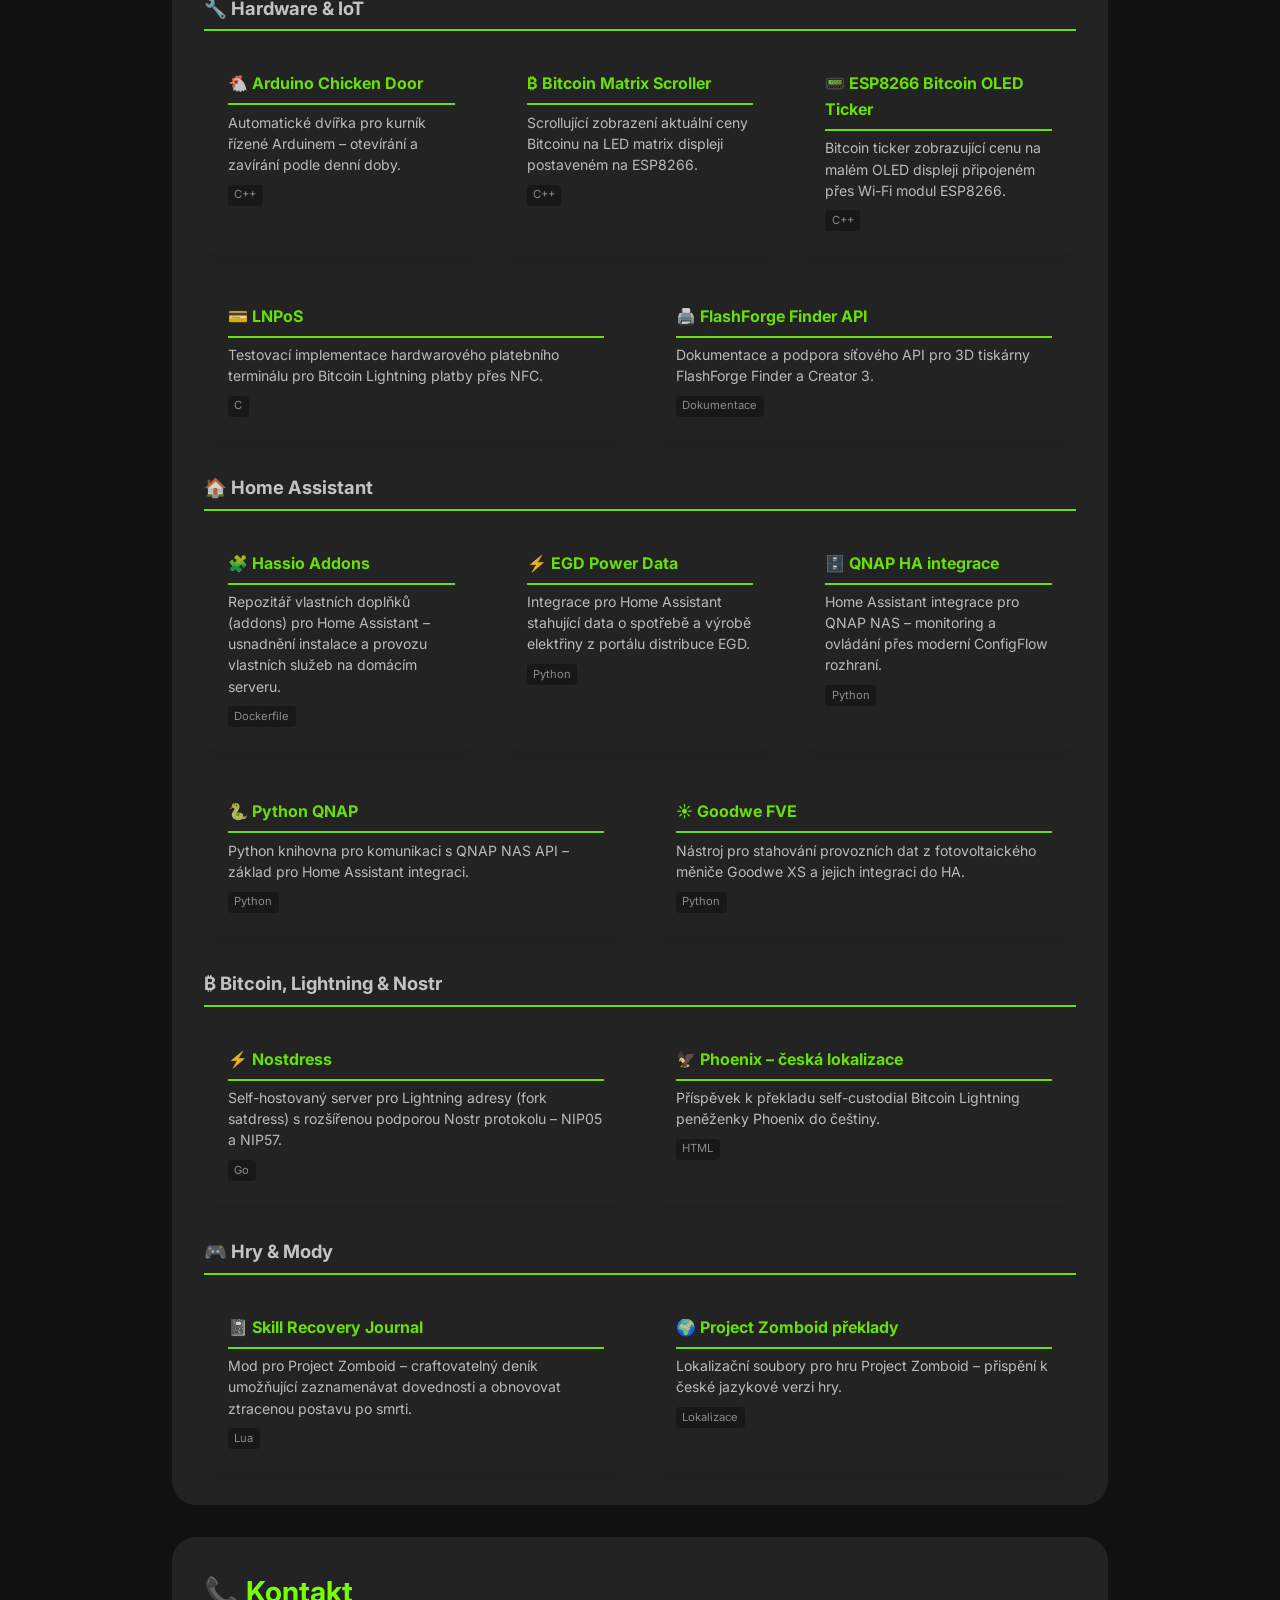
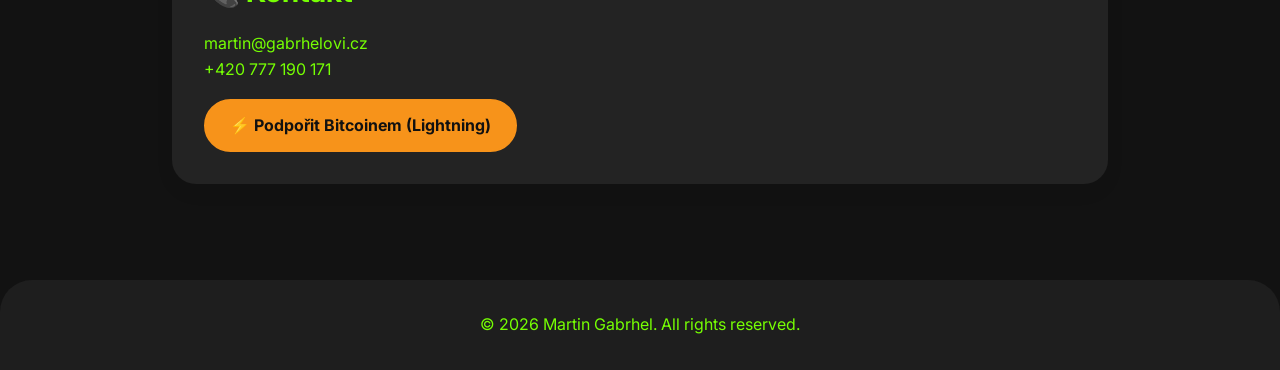
==== commit 1c70eb89: "Přidat do sekce Mé weby rozcestník Křižovatka s tlačítky na služby Co-Authored-By: Claude Opus 5.5 <" ====
--- a/index.html
+++ b/index.html
@@ -191,6 +191,31 @@
 
     #weby .cards {
       justify-content: flex-start;
+    }
+    .subsection-title {
+      margin: 2rem 0 0;
+    }
+    .subsection-title a {
+      color: inherit;
+      text-decoration: none;
+    }
+    .shortcut-group {
+      justify-content: flex-start;
+      margin: 1rem 0 0;
+    }
+    .shortcut-group .btn {
+      display: inline-flex;
+      flex-direction: column;
+      align-items: center;
+      text-align: center;
+      border-radius: 1rem;
+      padding: 0.6rem 1.2rem;
+    }
+    .btn-desc {
+      font-size: 0.75rem;
+      font-weight: normal;
+      opacity: 0.75;
+      margin-top: 0.2rem;
     }
 
     /* Back to top */
@@ -309,6 +334,15 @@
         <span class="site-url">enecos.cz</span>
       </a>
     </div>
+
+    <h3 class="subsection-title">🔀 <a href="https://krizovatka.gabrhelovi.cz" target="_blank" rel="noopener">Křižovatka</a></h3>
+    <div class="button-group shortcut-group">
+      <a href="https://uptime.gabrhelovi.cz" class="btn" target="_blank" rel="noopener">📈 Status<span class="btn-desc">Dostupnost služeb (Uptime Kuma)</span></a>
+      <a href="https://wallet.lnbitcoin.cz" class="btn" target="_blank" rel="noopener">⚡ LNbits<span class="btn-desc">Lightning peněženka na mém nodu</span></a>
+      <a href="https://mesh.gabrhelovi.cz" class="btn" target="_blank" rel="noopener">📡 Mesh<span class="btn-desc">MeshCore repeater dashboard</span></a>
+      <a href="https://radar.gabrhelovi.cz" class="btn" target="_blank" rel="noopener">✈️ Radar<span class="btn-desc">Sledování letadel (PiAware)</span></a>
+      <a href="https://home.gabrhelovi.cz" class="btn" target="_blank" rel="noopener">🏠 Home<span class="btn-desc">Chytrá domácnost (Home Assistant)</span></a>
+    </div>
   </section>
 
   <section id="stack" data-aos="fade-up">
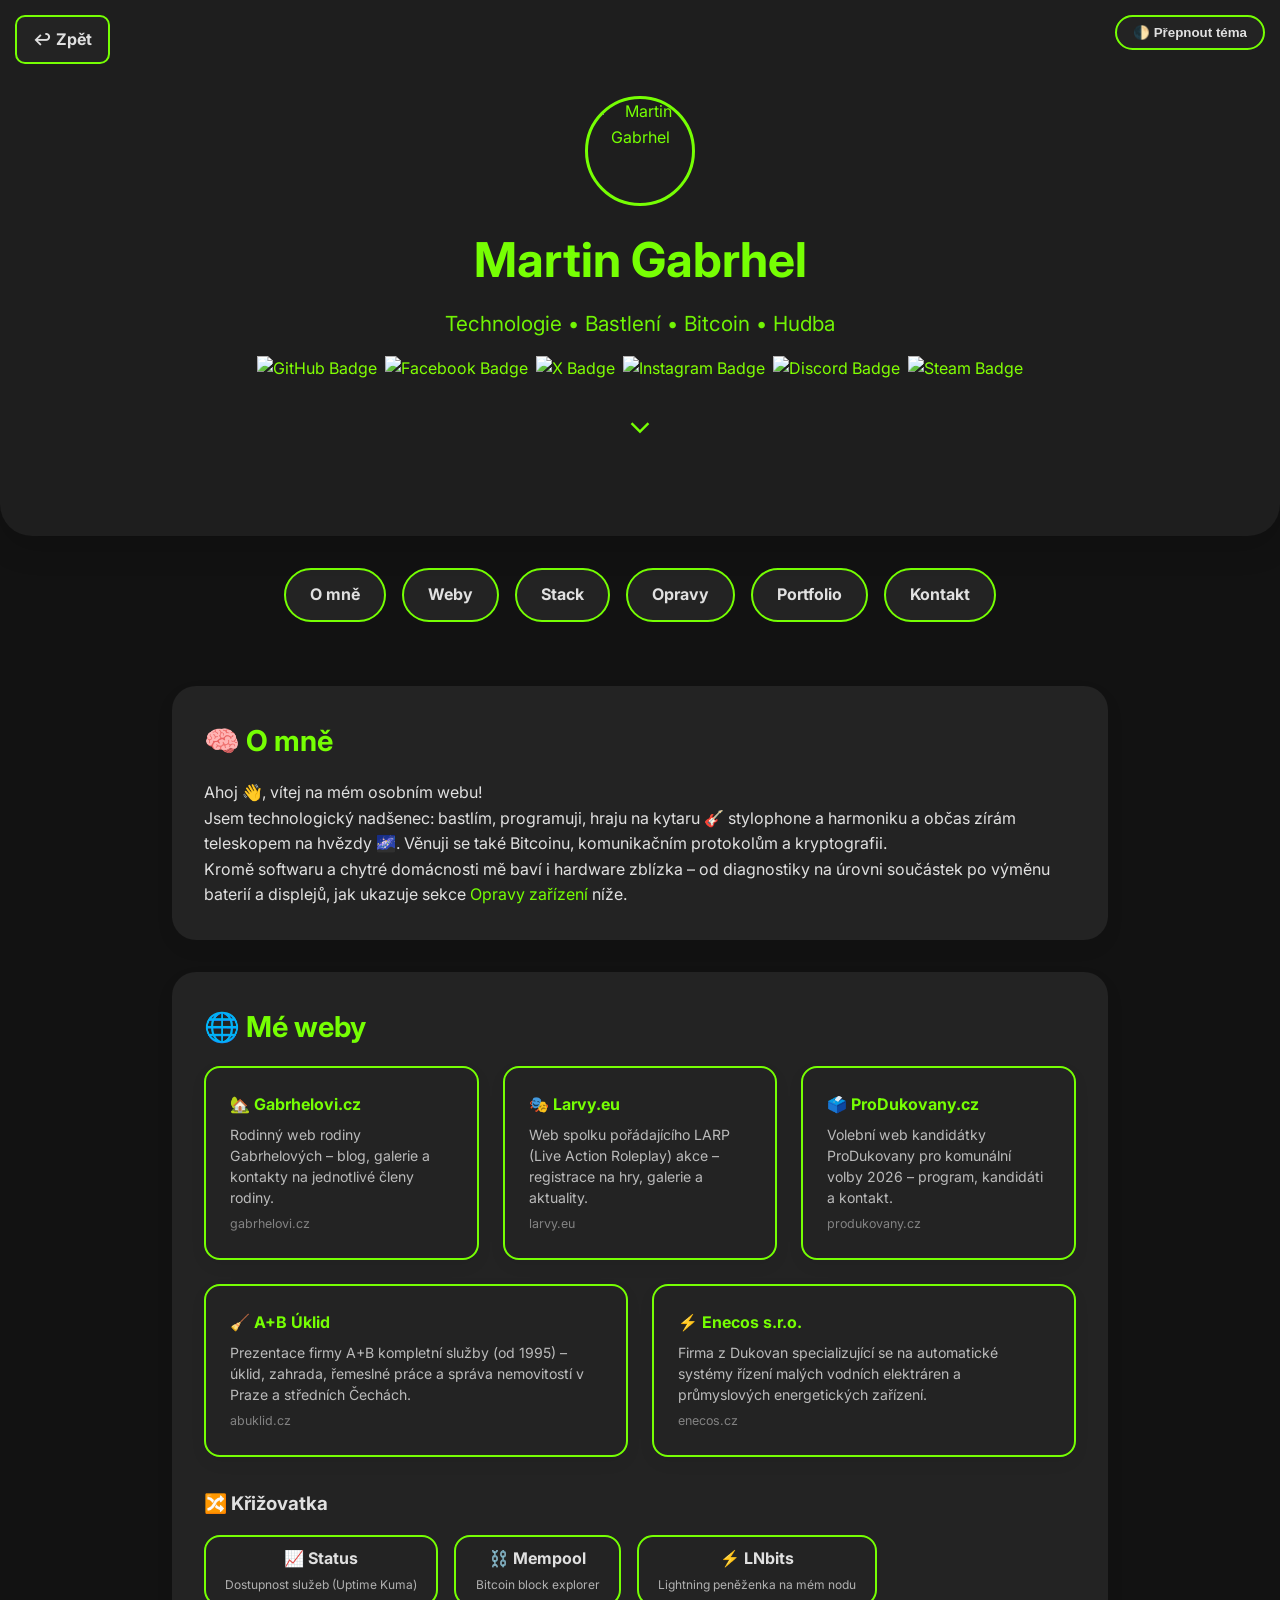
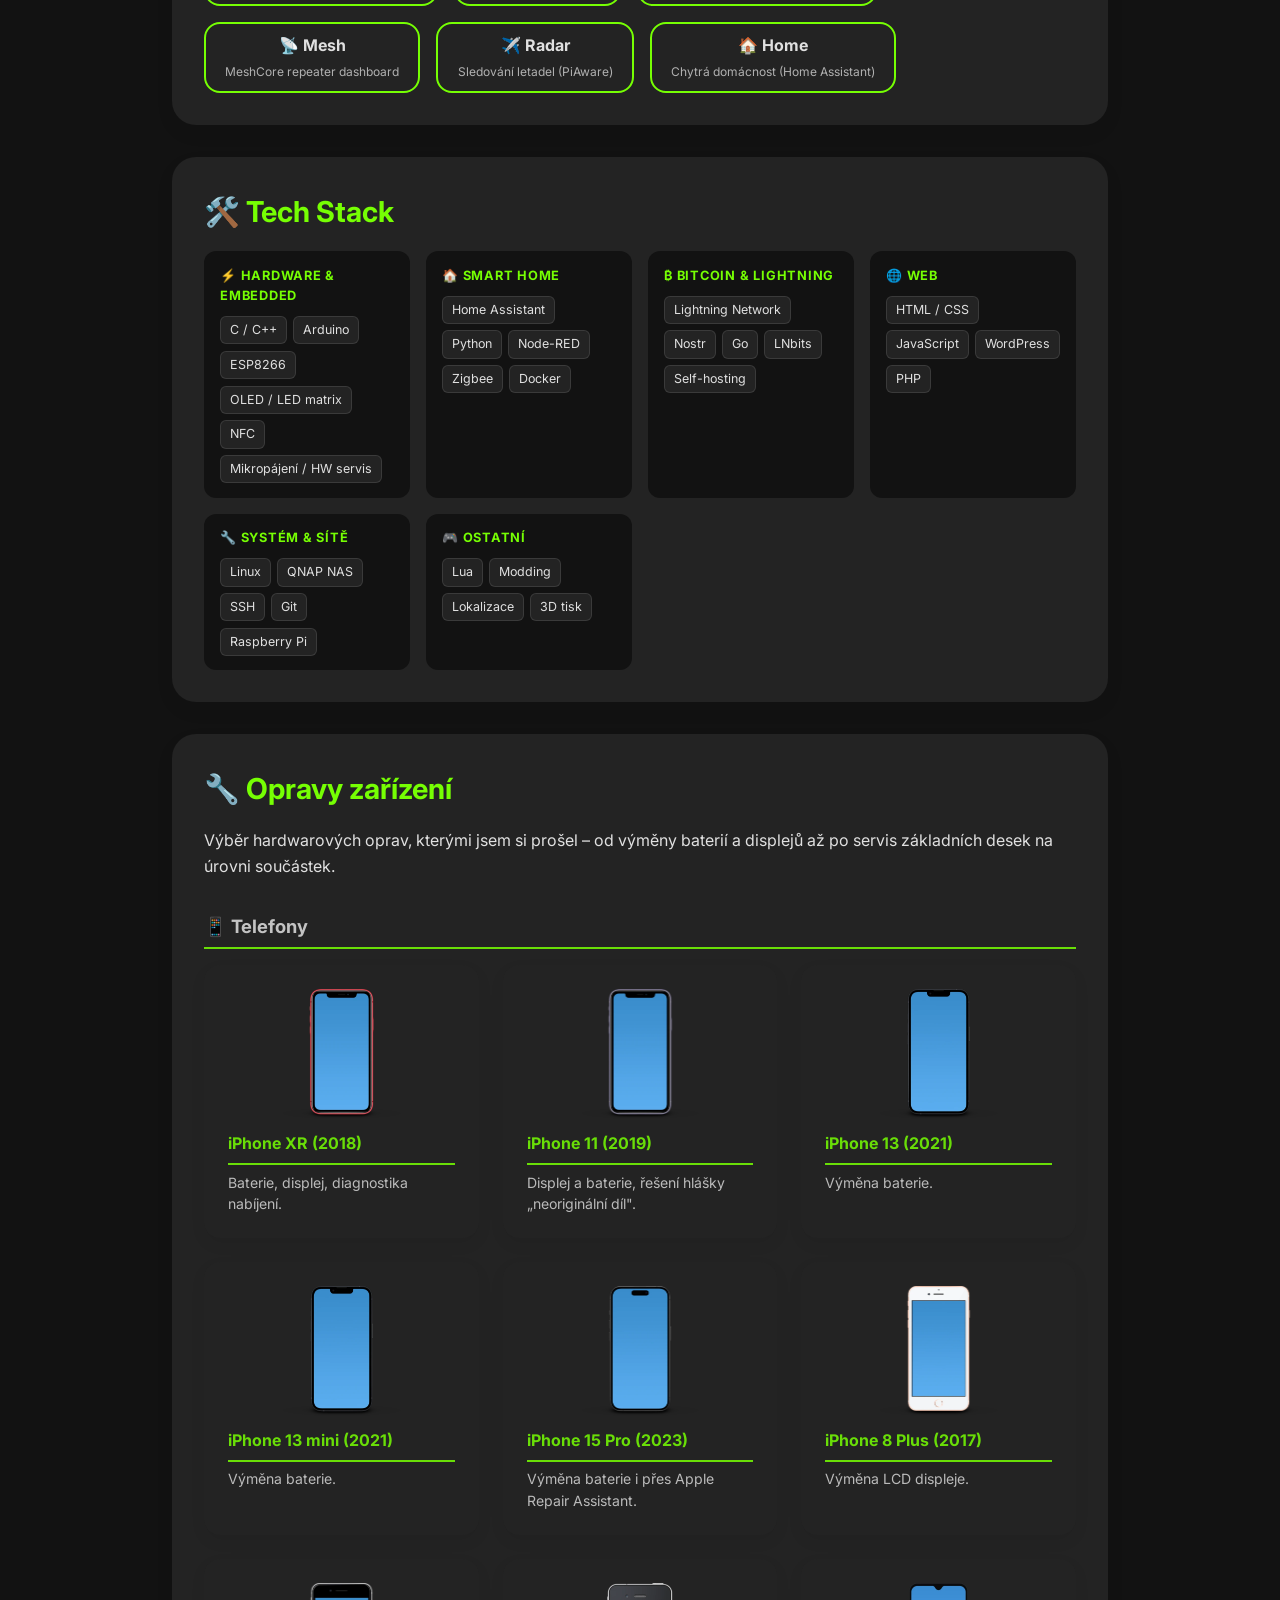
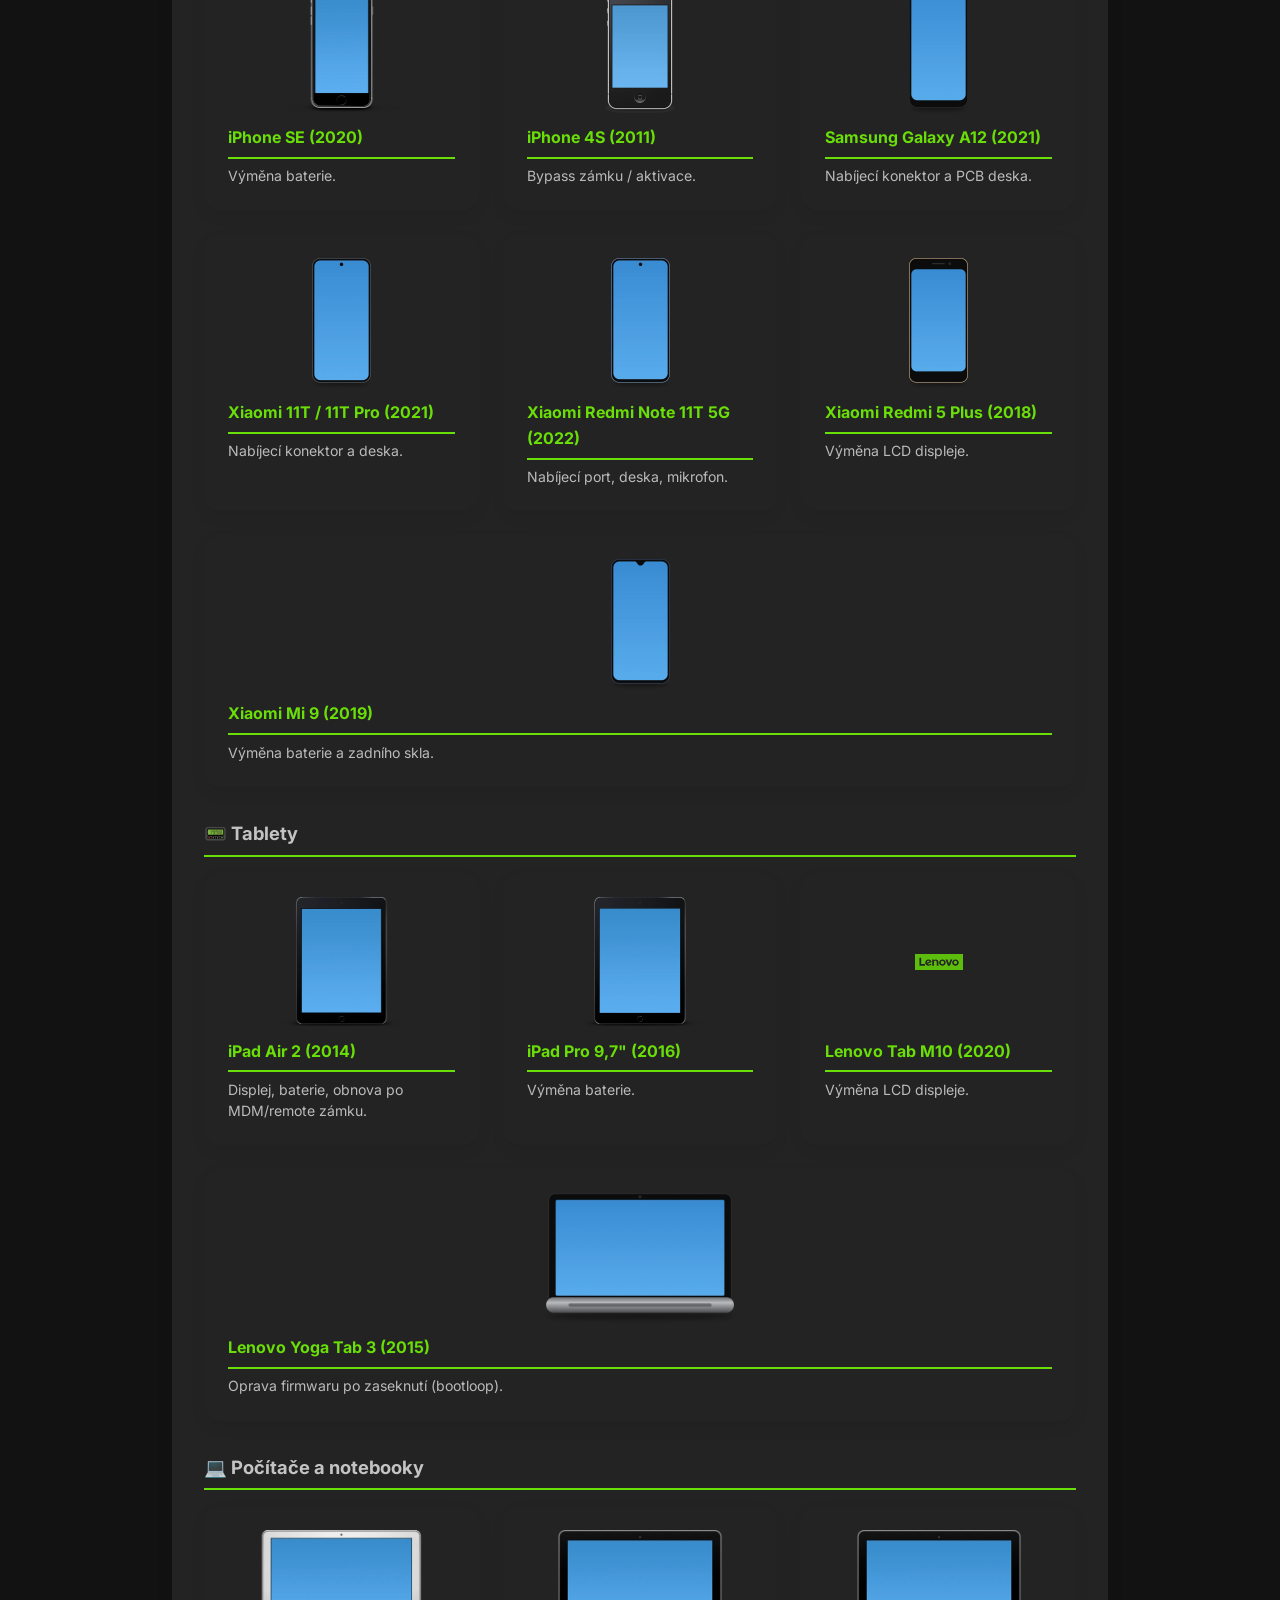
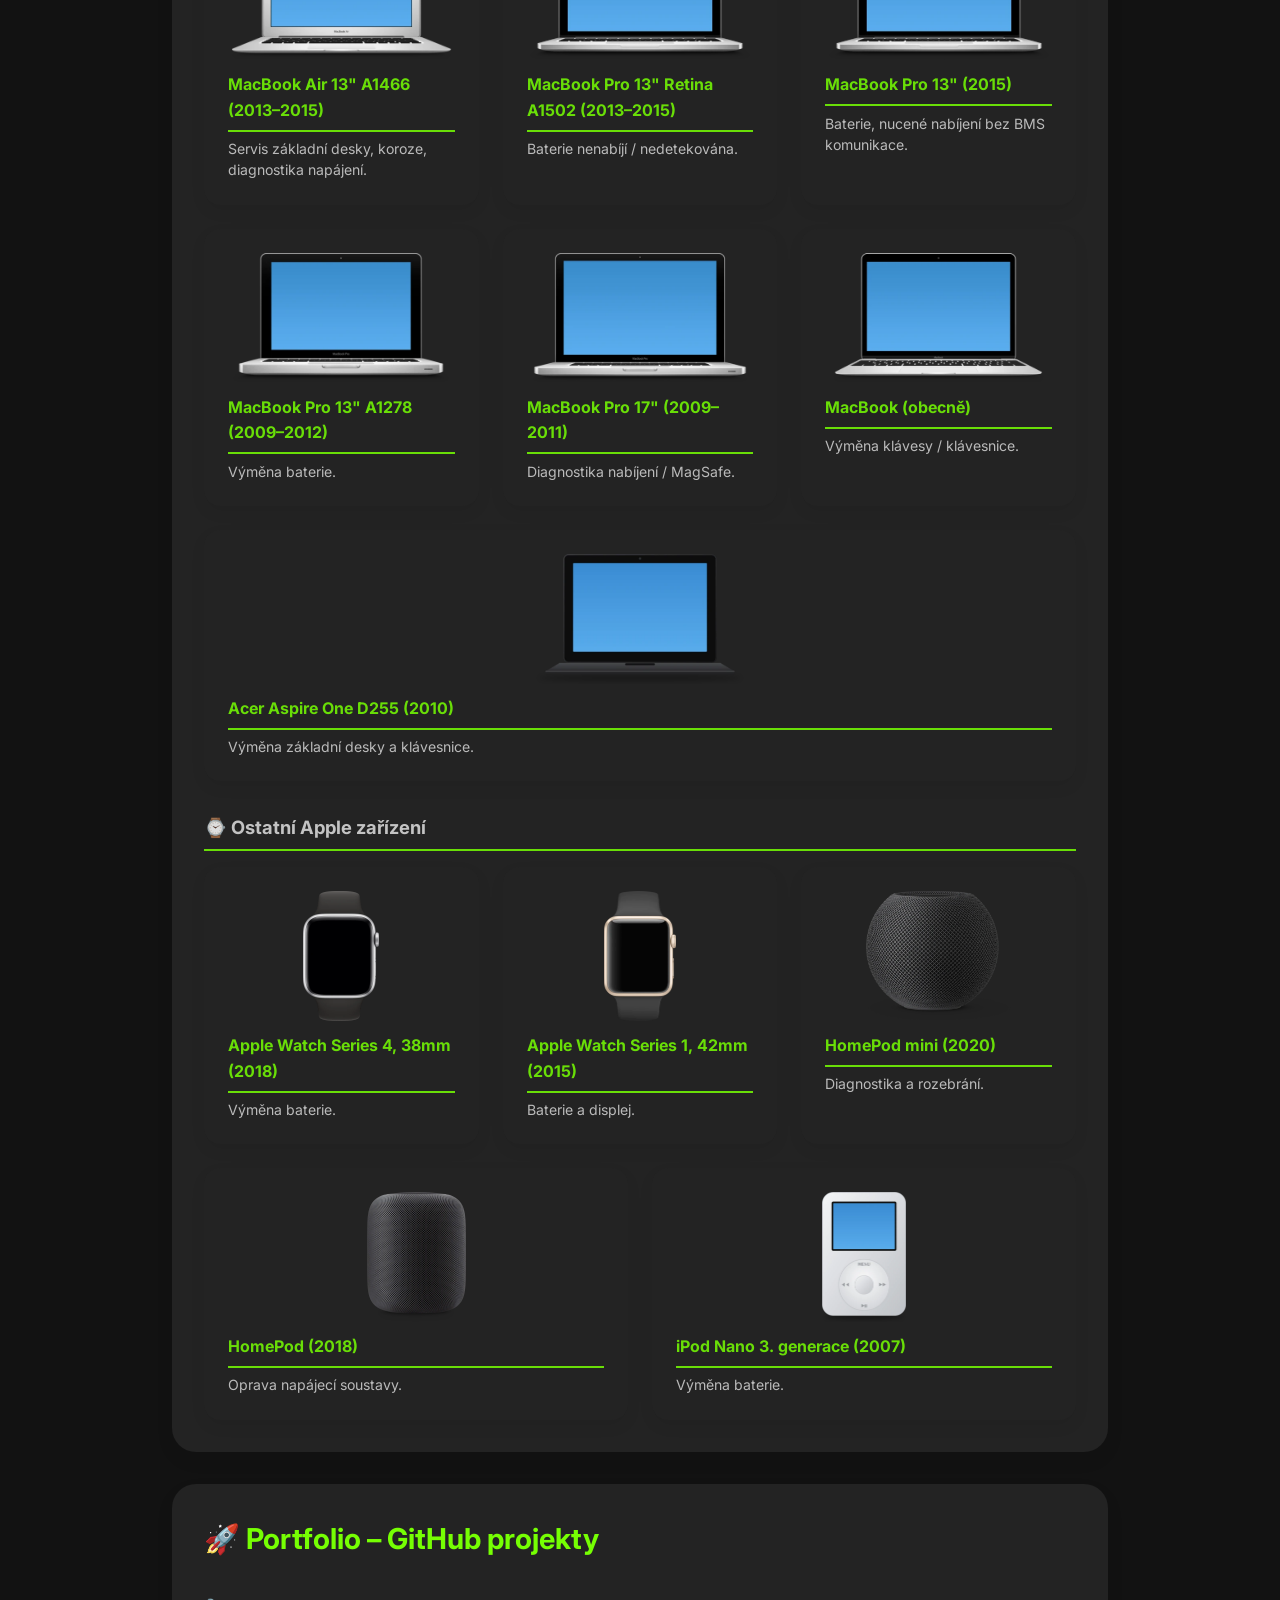
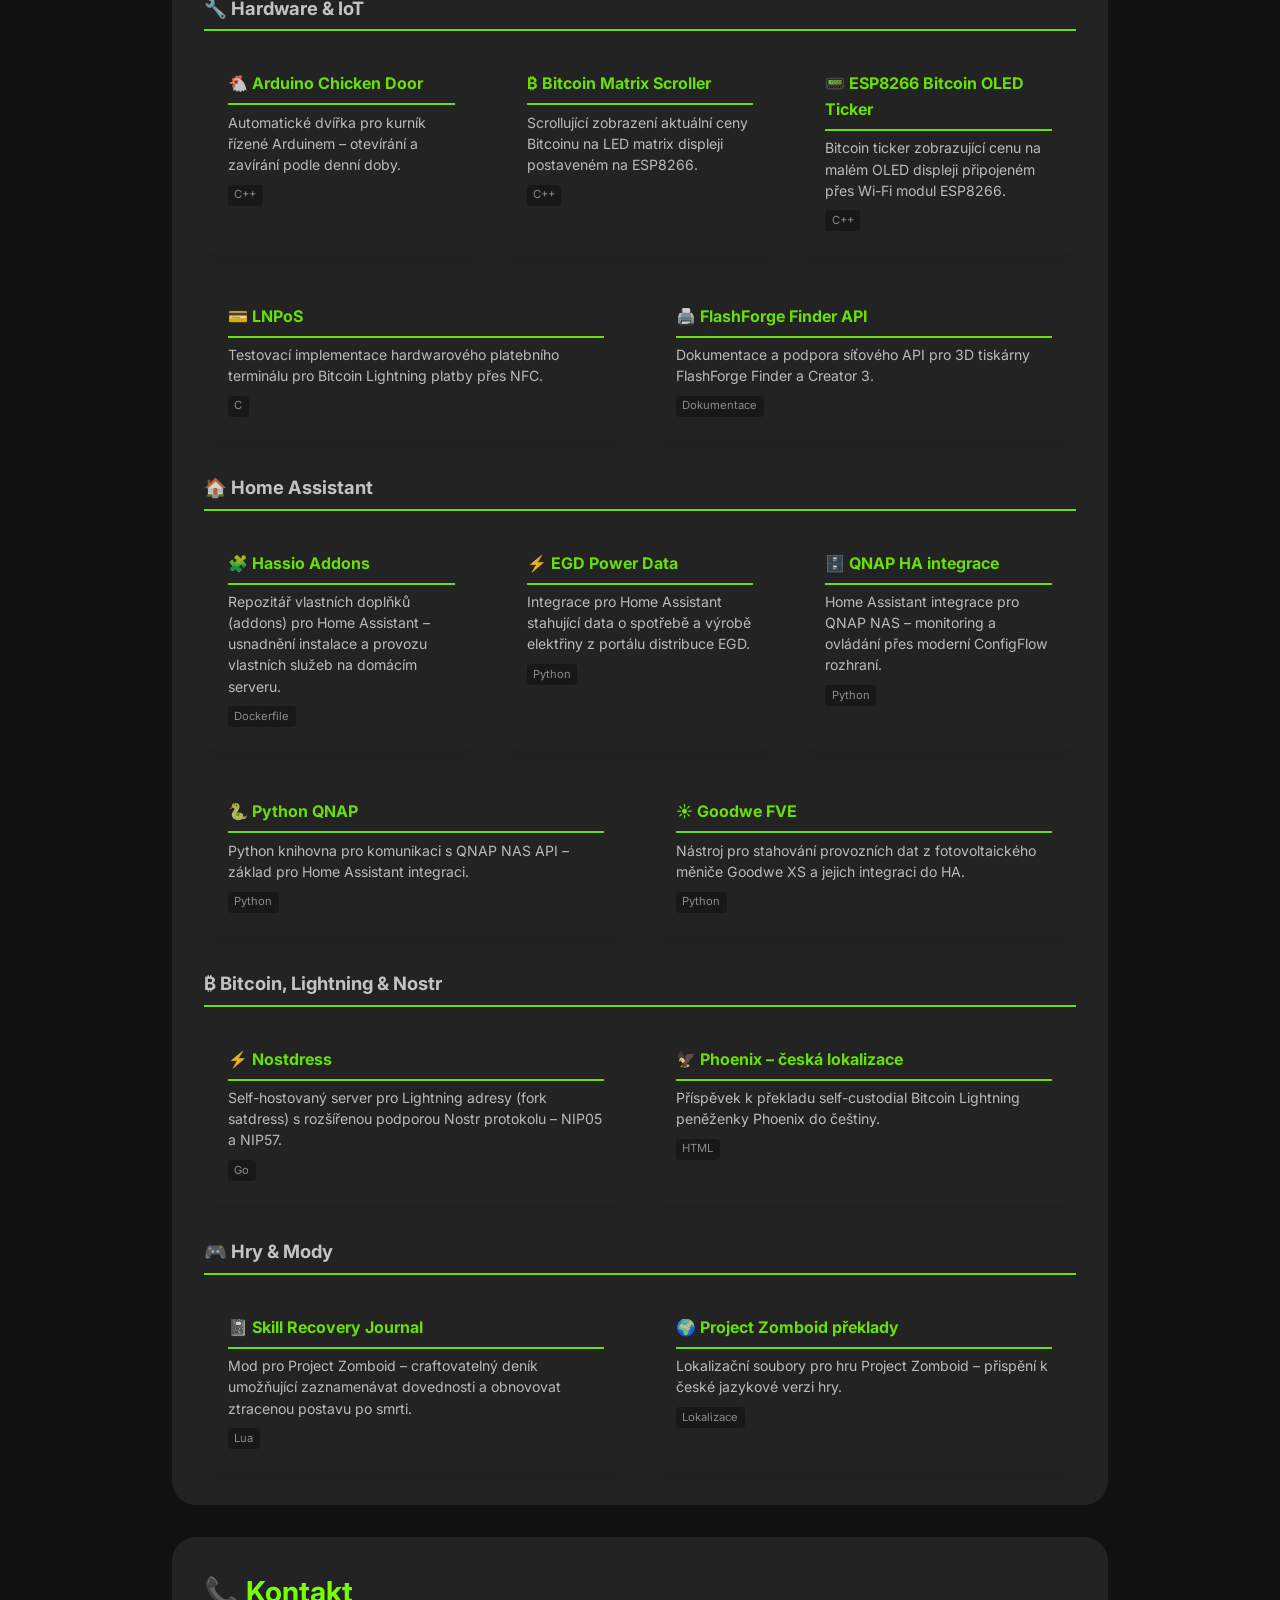
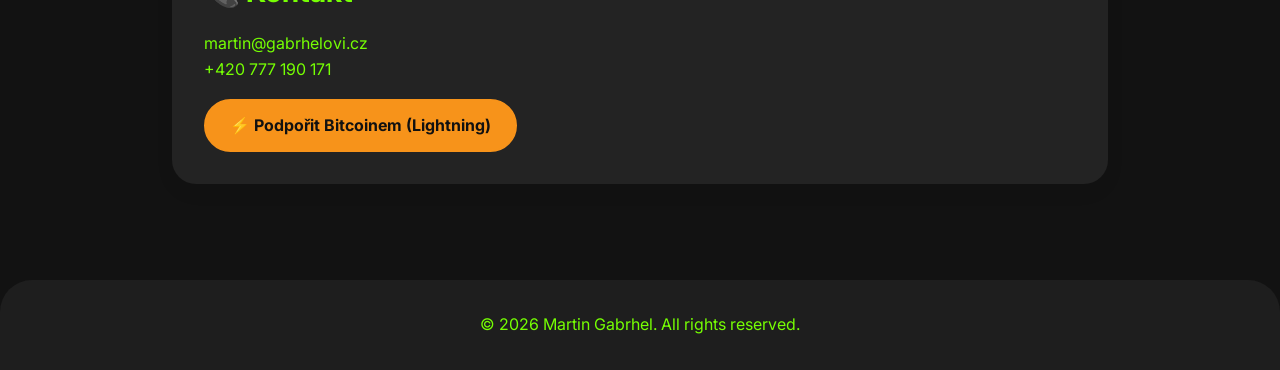
==== commit e8a1d66e: "Křižovatka: přidat tlačítko Mempool Co-Authored-By: Claude Opus 5.5 <noreply@anthropic.com>" ====
--- a/index.html
+++ b/index.html
@@ -338,6 +338,7 @@
     <h3 class="subsection-title">🔀 <a href="https://krizovatka.gabrhelovi.cz" target="_blank" rel="noopener">Křižovatka</a></h3>
     <div class="button-group shortcut-group">
       <a href="https://uptime.gabrhelovi.cz" class="btn" target="_blank" rel="noopener">📈 Status<span class="btn-desc">Dostupnost služeb (Uptime Kuma)</span></a>
+      <a href="https://mempool.lnbitcoin.cz/cs/" class="btn" target="_blank" rel="noopener">⛓️ Mempool<span class="btn-desc">Bitcoin block explorer</span></a>
       <a href="https://wallet.lnbitcoin.cz" class="btn" target="_blank" rel="noopener">⚡ LNbits<span class="btn-desc">Lightning peněženka na mém nodu</span></a>
       <a href="https://mesh.gabrhelovi.cz" class="btn" target="_blank" rel="noopener">📡 Mesh<span class="btn-desc">MeshCore repeater dashboard</span></a>
       <a href="https://radar.gabrhelovi.cz" class="btn" target="_blank" rel="noopener">✈️ Radar<span class="btn-desc">Sledování letadel (PiAware)</span></a>
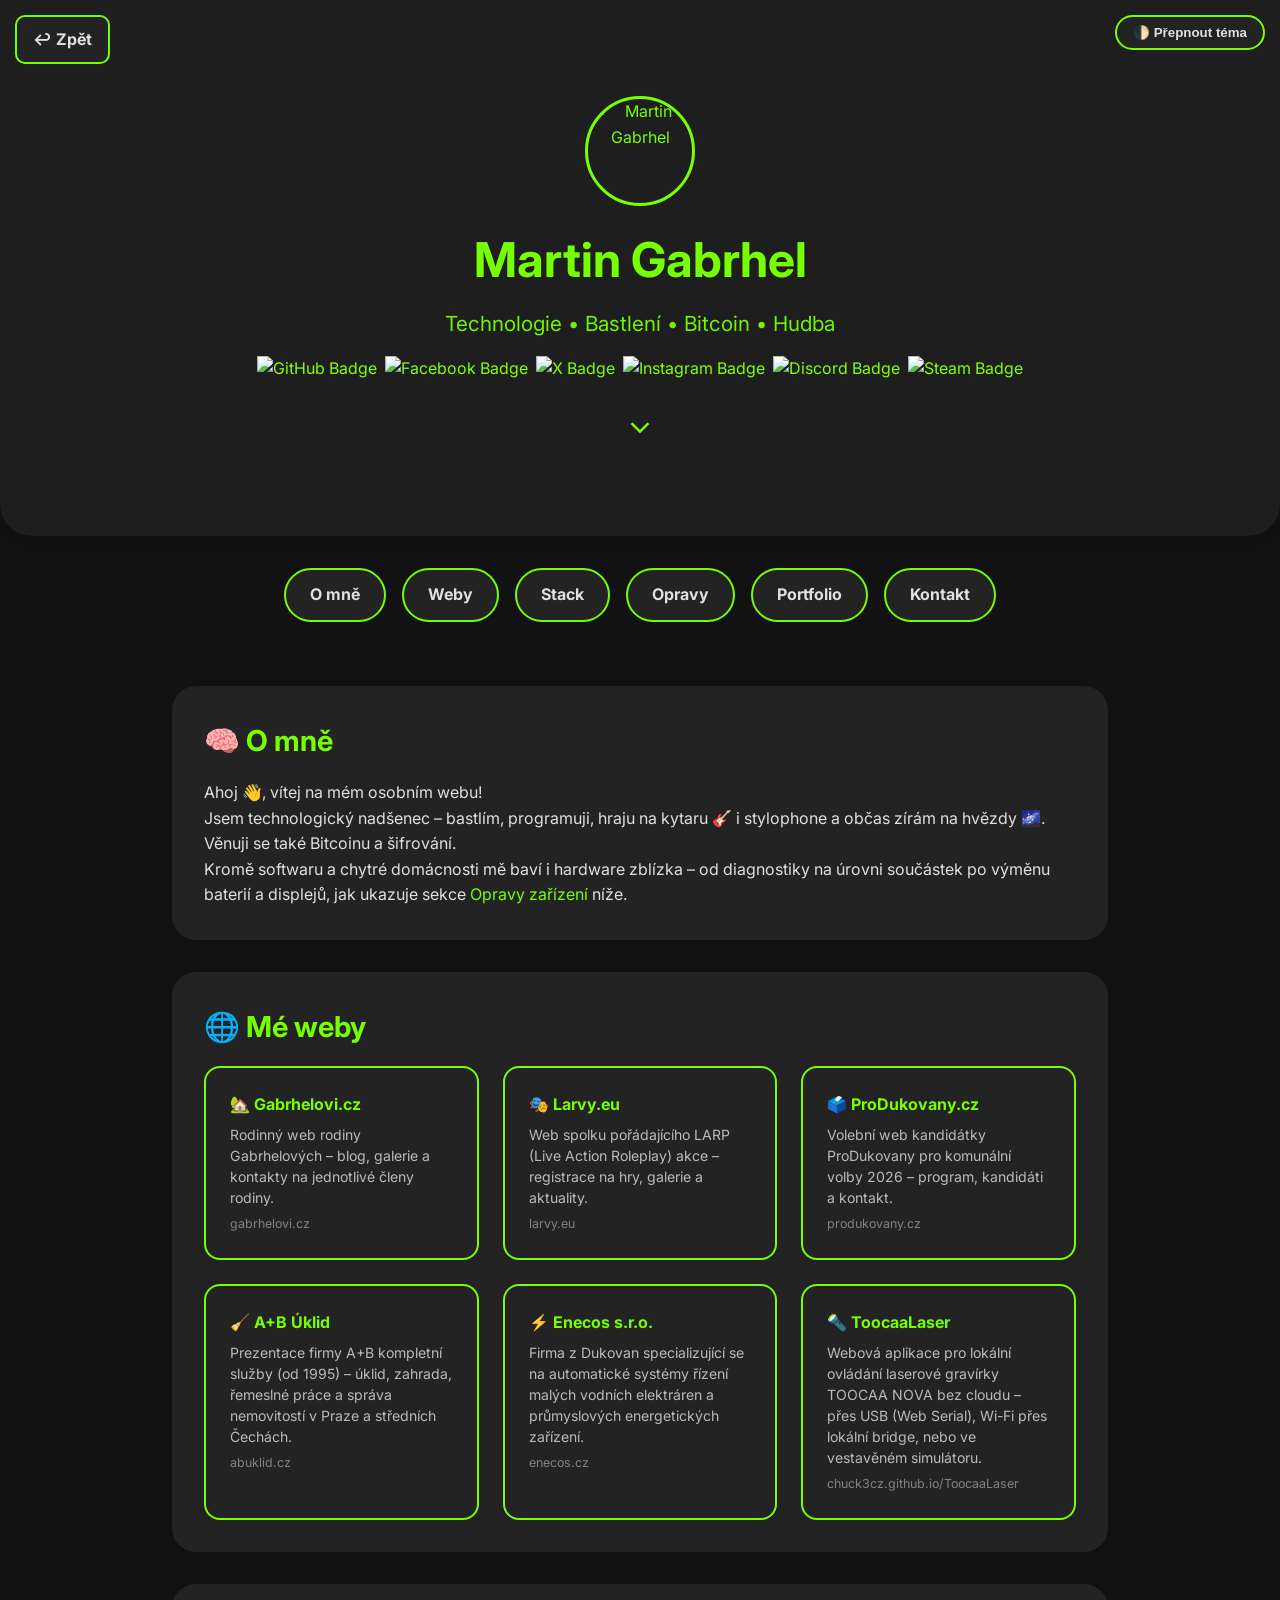
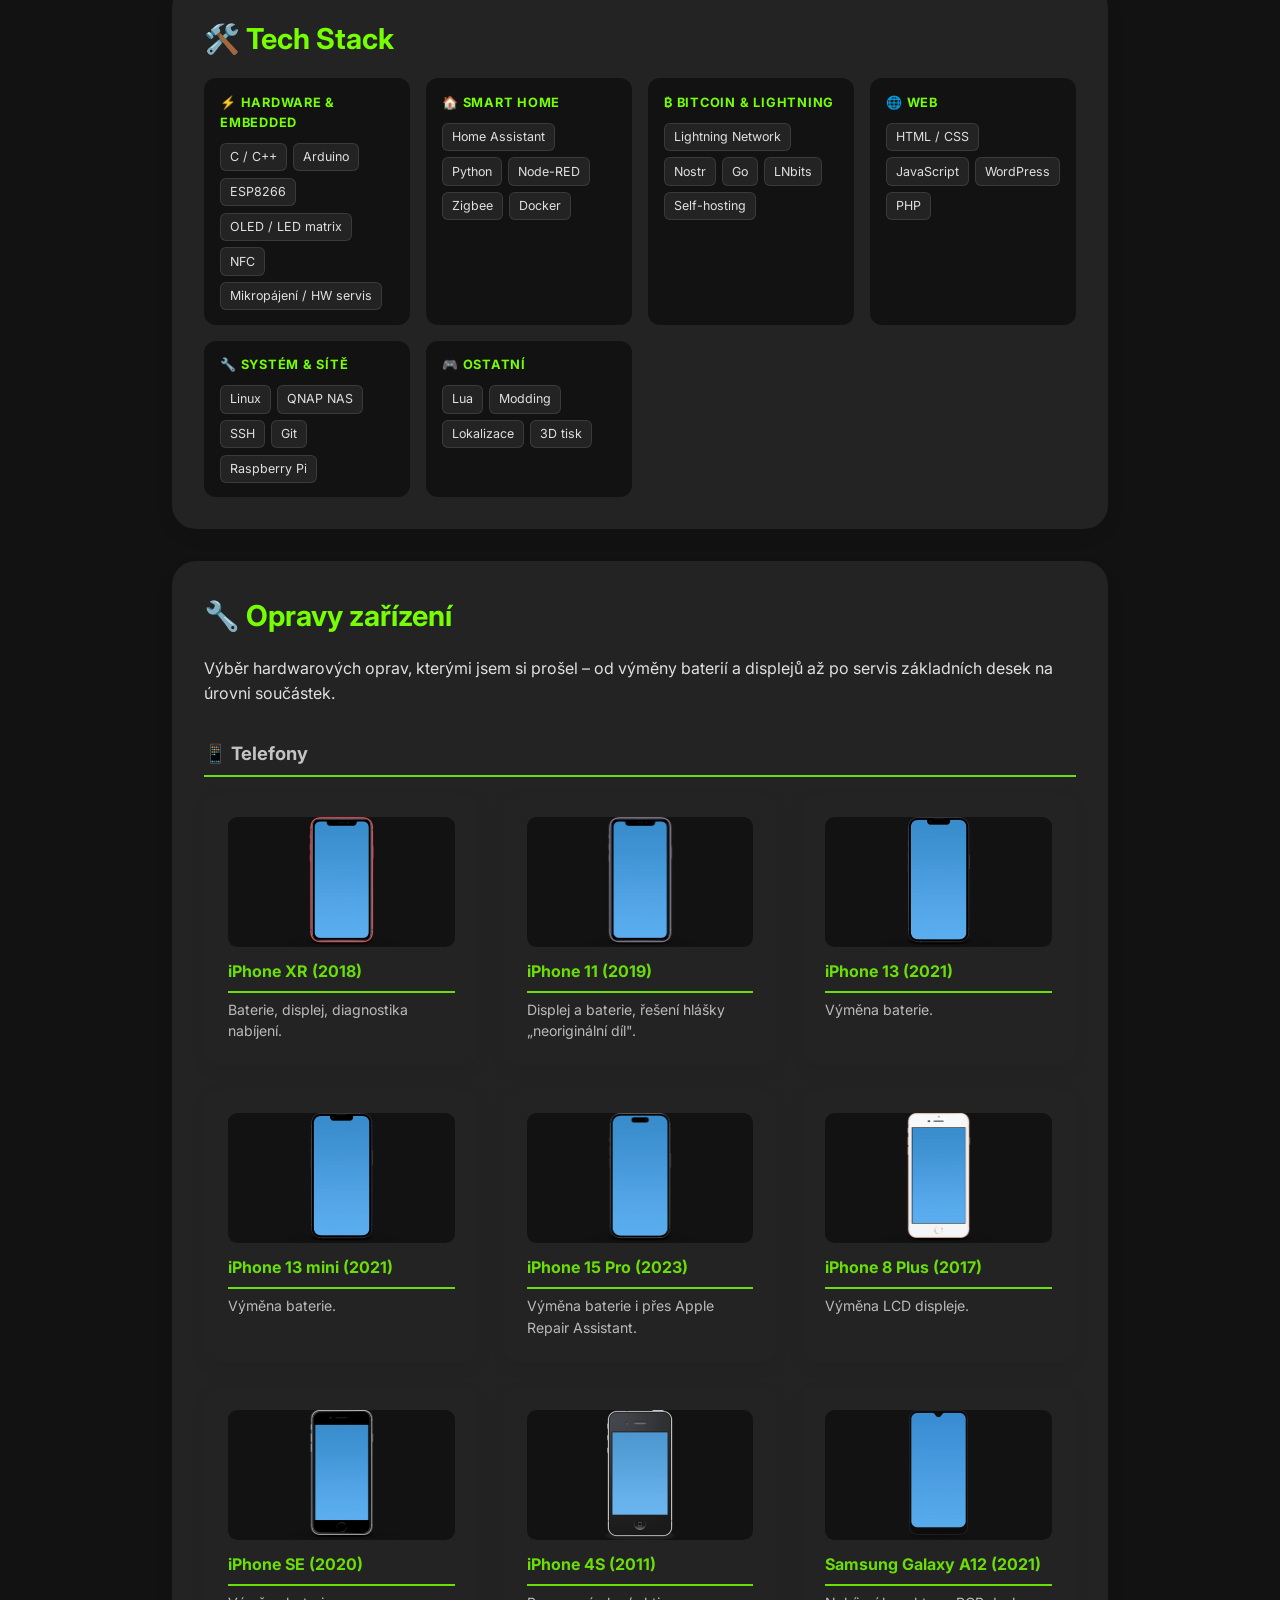
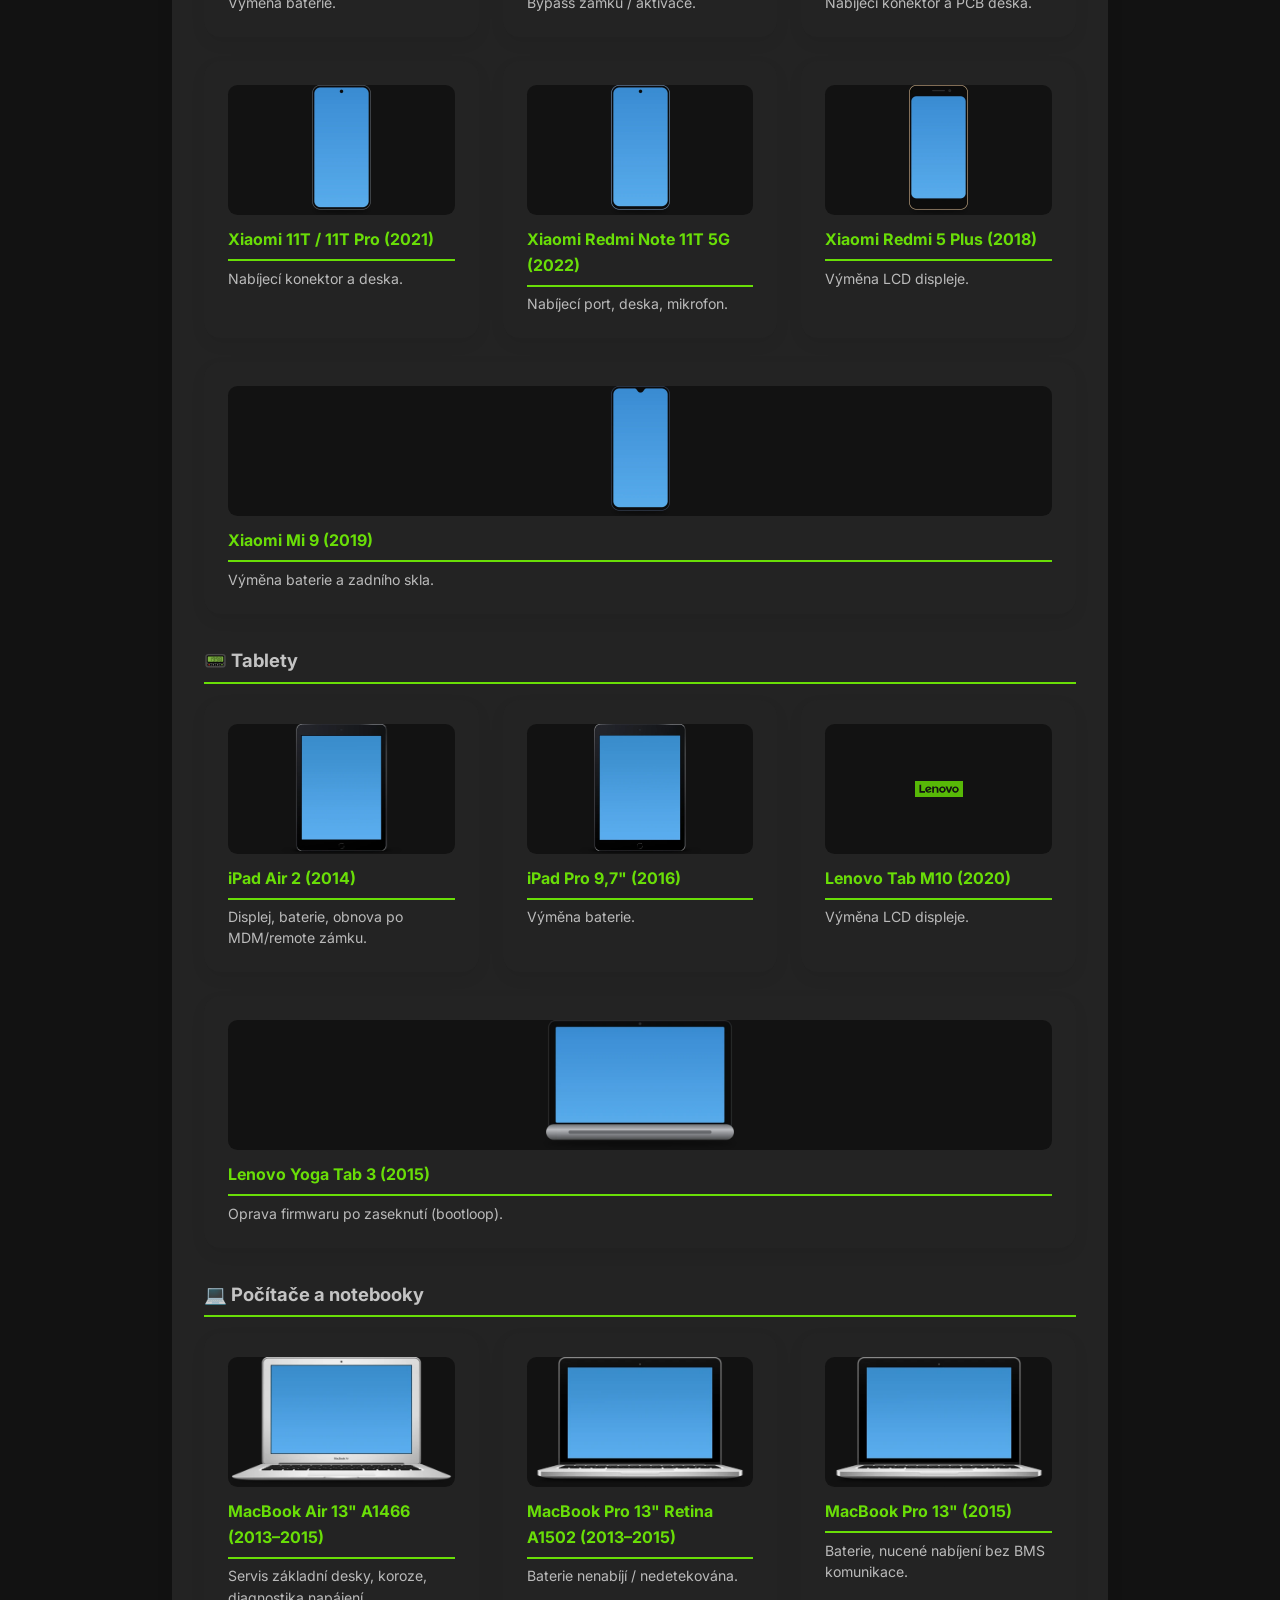
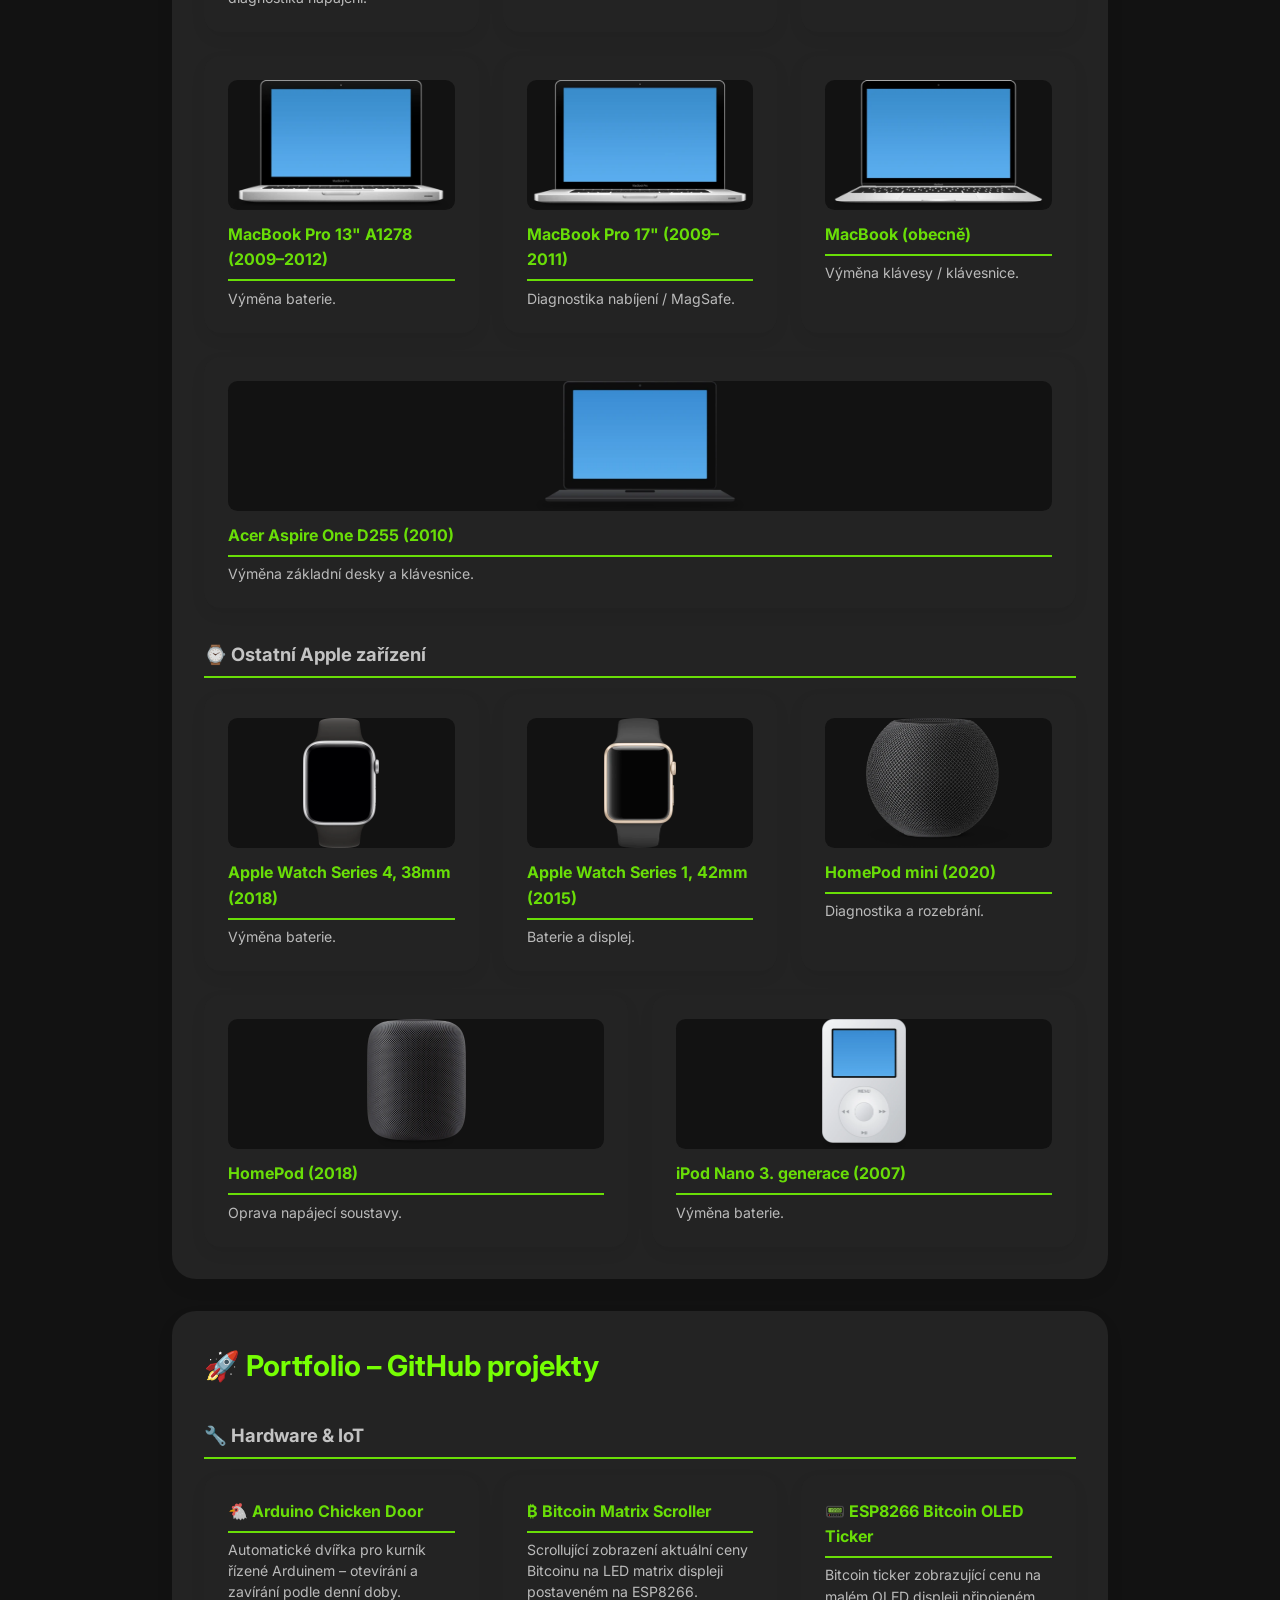
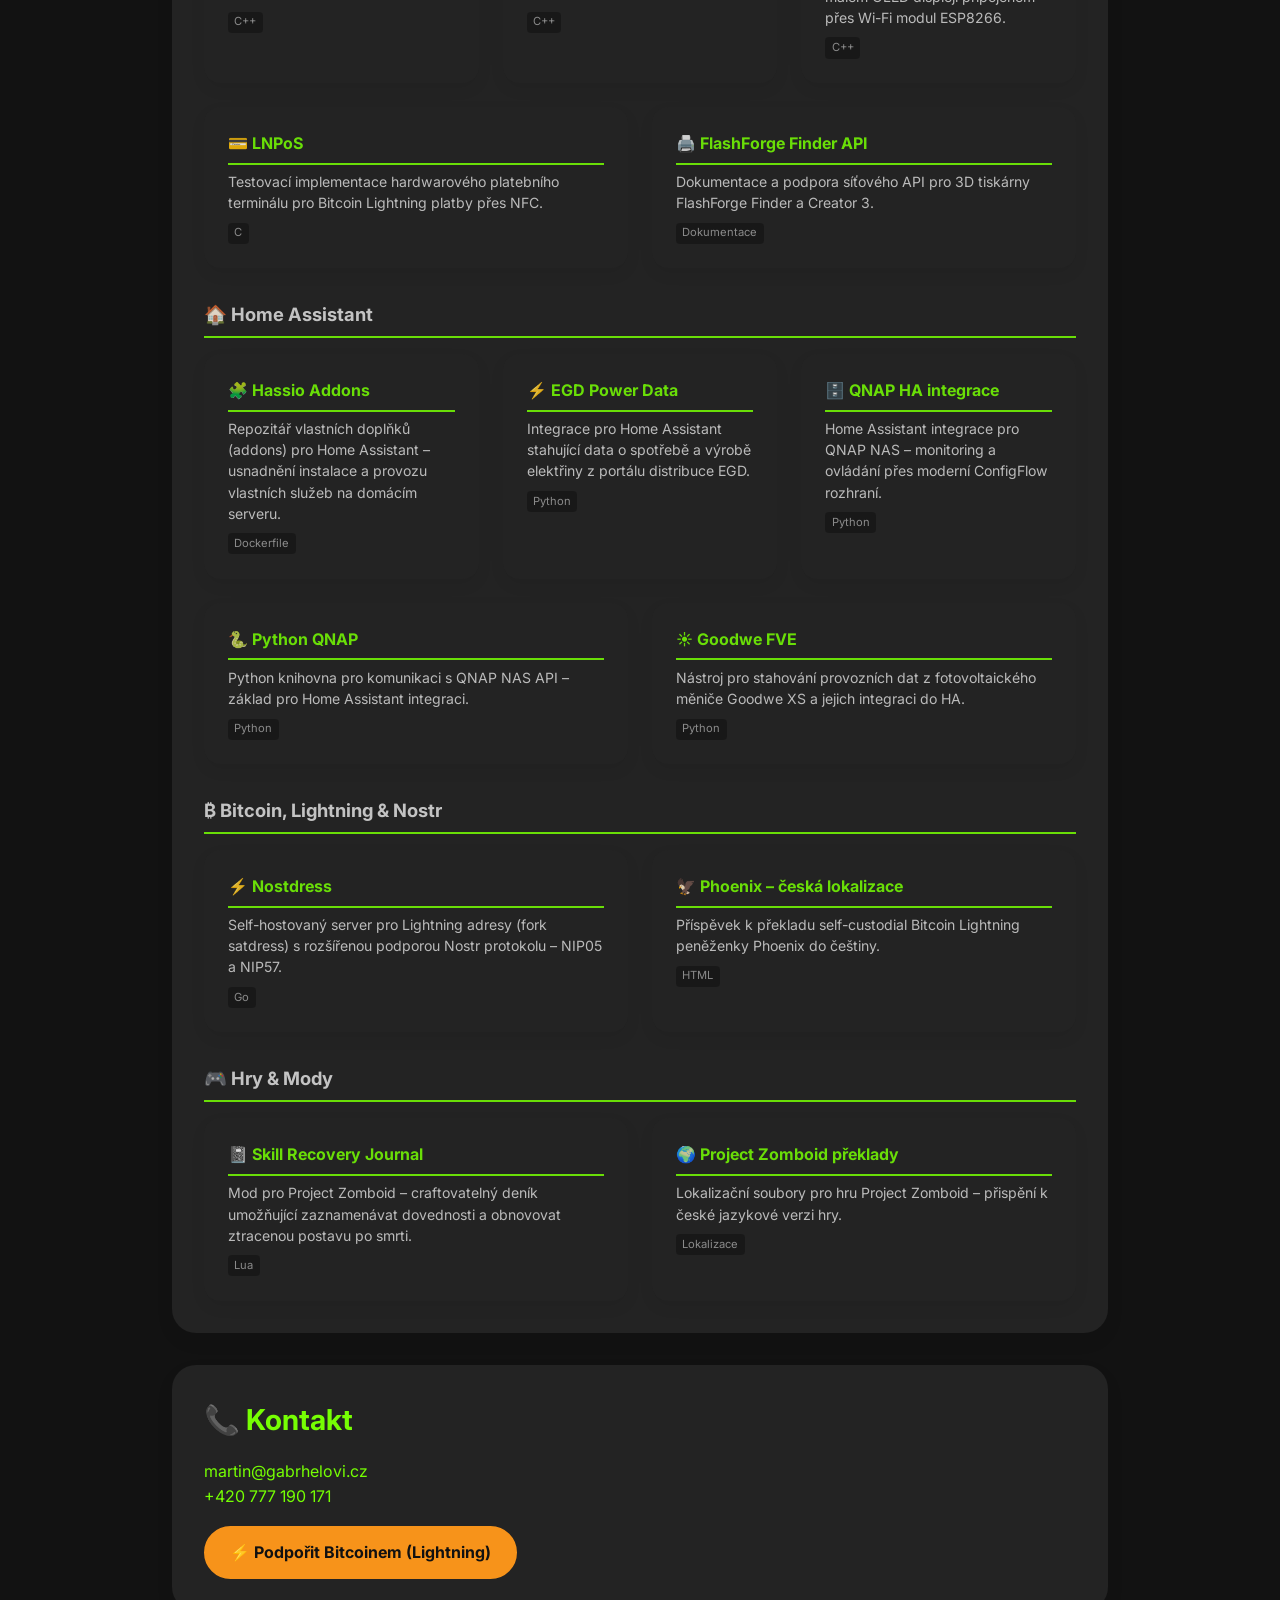
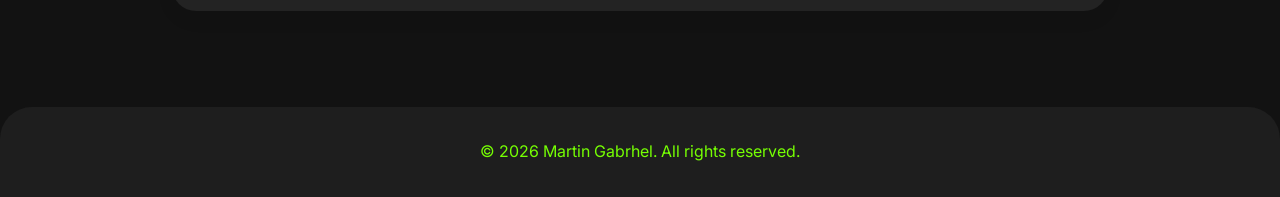
==== commit 436ab777: "Přidat odkaz na ToocaaLaser do sekce Mé weby Co-Authored-By: Claude Opus 5.5 <noreply@anthropic.com>" ====
--- a/index.html
+++ b/index.html
@@ -149,7 +149,7 @@
       align-items: center;
       justify-content: center;
       margin-bottom: 0.75rem;
-      background: transparent;
+      background: var(--bg);
       border-radius: 0.6rem;
       overflow: hidden;
     }
@@ -191,31 +191,6 @@
 
     #weby .cards {
       justify-content: flex-start;
-    }
-    .subsection-title {
-      margin: 2rem 0 0;
-    }
-    .subsection-title a {
-      color: inherit;
-      text-decoration: none;
-    }
-    .shortcut-group {
-      justify-content: flex-start;
-      margin: 1rem 0 0;
-    }
-    .shortcut-group .btn {
-      display: inline-flex;
-      flex-direction: column;
-      align-items: center;
-      text-align: center;
-      border-radius: 1rem;
-      padding: 0.6rem 1.2rem;
-    }
-    .btn-desc {
-      font-size: 0.75rem;
-      font-weight: normal;
-      opacity: 0.75;
-      margin-top: 0.2rem;
     }
 
     /* Back to top */
@@ -301,7 +276,7 @@
   <section id="o-mne" data-aos="fade-up">
     <h2>🧠 O mně</h2>
     <p>Ahoj 👋, vítej na mém osobním webu!</p>
-    <p>Jsem technologický nadšenec: bastlím, programuji, hraju na kytaru 🎸 stylophone a harmoniku a občas zírám teleskopem na hvězdy 🌌. Věnuji se také Bitcoinu, komunikačním protokolům a kryptografii.</p>
+    <p>Jsem technologický nadšenec – bastlím, programuji, hraju na kytaru 🎸 i stylophone a občas zírám na hvězdy 🌌. Věnuji se také Bitcoinu a šifrování.</p>
     <p>Kromě softwaru a chytré domácnosti mě baví i hardware zblízka – od diagnostiky na úrovni součástek po výměnu baterií a displejů, jak ukazuje sekce <a href="#opravy">Opravy zařízení</a> níže.</p>
   </section>
 
@@ -333,16 +308,11 @@
         <p>Firma z Dukovan specializující se na automatické systémy řízení malých vodních elektráren a průmyslových energetických zařízení.</p>
         <span class="site-url">enecos.cz</span>
       </a>
-    </div>
-
-    <h3 class="subsection-title">🔀 <a href="https://krizovatka.gabrhelovi.cz" target="_blank" rel="noopener">Křižovatka</a></h3>
-    <div class="button-group shortcut-group">
-      <a href="https://uptime.gabrhelovi.cz" class="btn" target="_blank" rel="noopener">📈 Status<span class="btn-desc">Dostupnost služeb (Uptime Kuma)</span></a>
-      <a href="https://mempool.lnbitcoin.cz/cs/" class="btn" target="_blank" rel="noopener">⛓️ Mempool<span class="btn-desc">Bitcoin block explorer</span></a>
-      <a href="https://wallet.lnbitcoin.cz" class="btn" target="_blank" rel="noopener">⚡ LNbits<span class="btn-desc">Lightning peněženka na mém nodu</span></a>
-      <a href="https://mesh.gabrhelovi.cz" class="btn" target="_blank" rel="noopener">📡 Mesh<span class="btn-desc">MeshCore repeater dashboard</span></a>
-      <a href="https://radar.gabrhelovi.cz" class="btn" target="_blank" rel="noopener">✈️ Radar<span class="btn-desc">Sledování letadel (PiAware)</span></a>
-      <a href="https://home.gabrhelovi.cz" class="btn" target="_blank" rel="noopener">🏠 Home<span class="btn-desc">Chytrá domácnost (Home Assistant)</span></a>
+      <a class="card website-card" href="https://chuck3cz.github.io/ToocaaLaser/" target="_blank" rel="noopener">
+        <h3>🔦 ToocaaLaser</h3>
+        <p>Webová aplikace pro lokální ovládání laserové gravírky TOOCAA NOVA bez cloudu – přes USB (Web Serial), Wi-Fi přes lokální bridge, nebo ve vestavěném simulátoru.</p>
+        <span class="site-url">chuck3cz.github.io/ToocaaLaser</span>
+      </a>
     </div>
   </section>
 
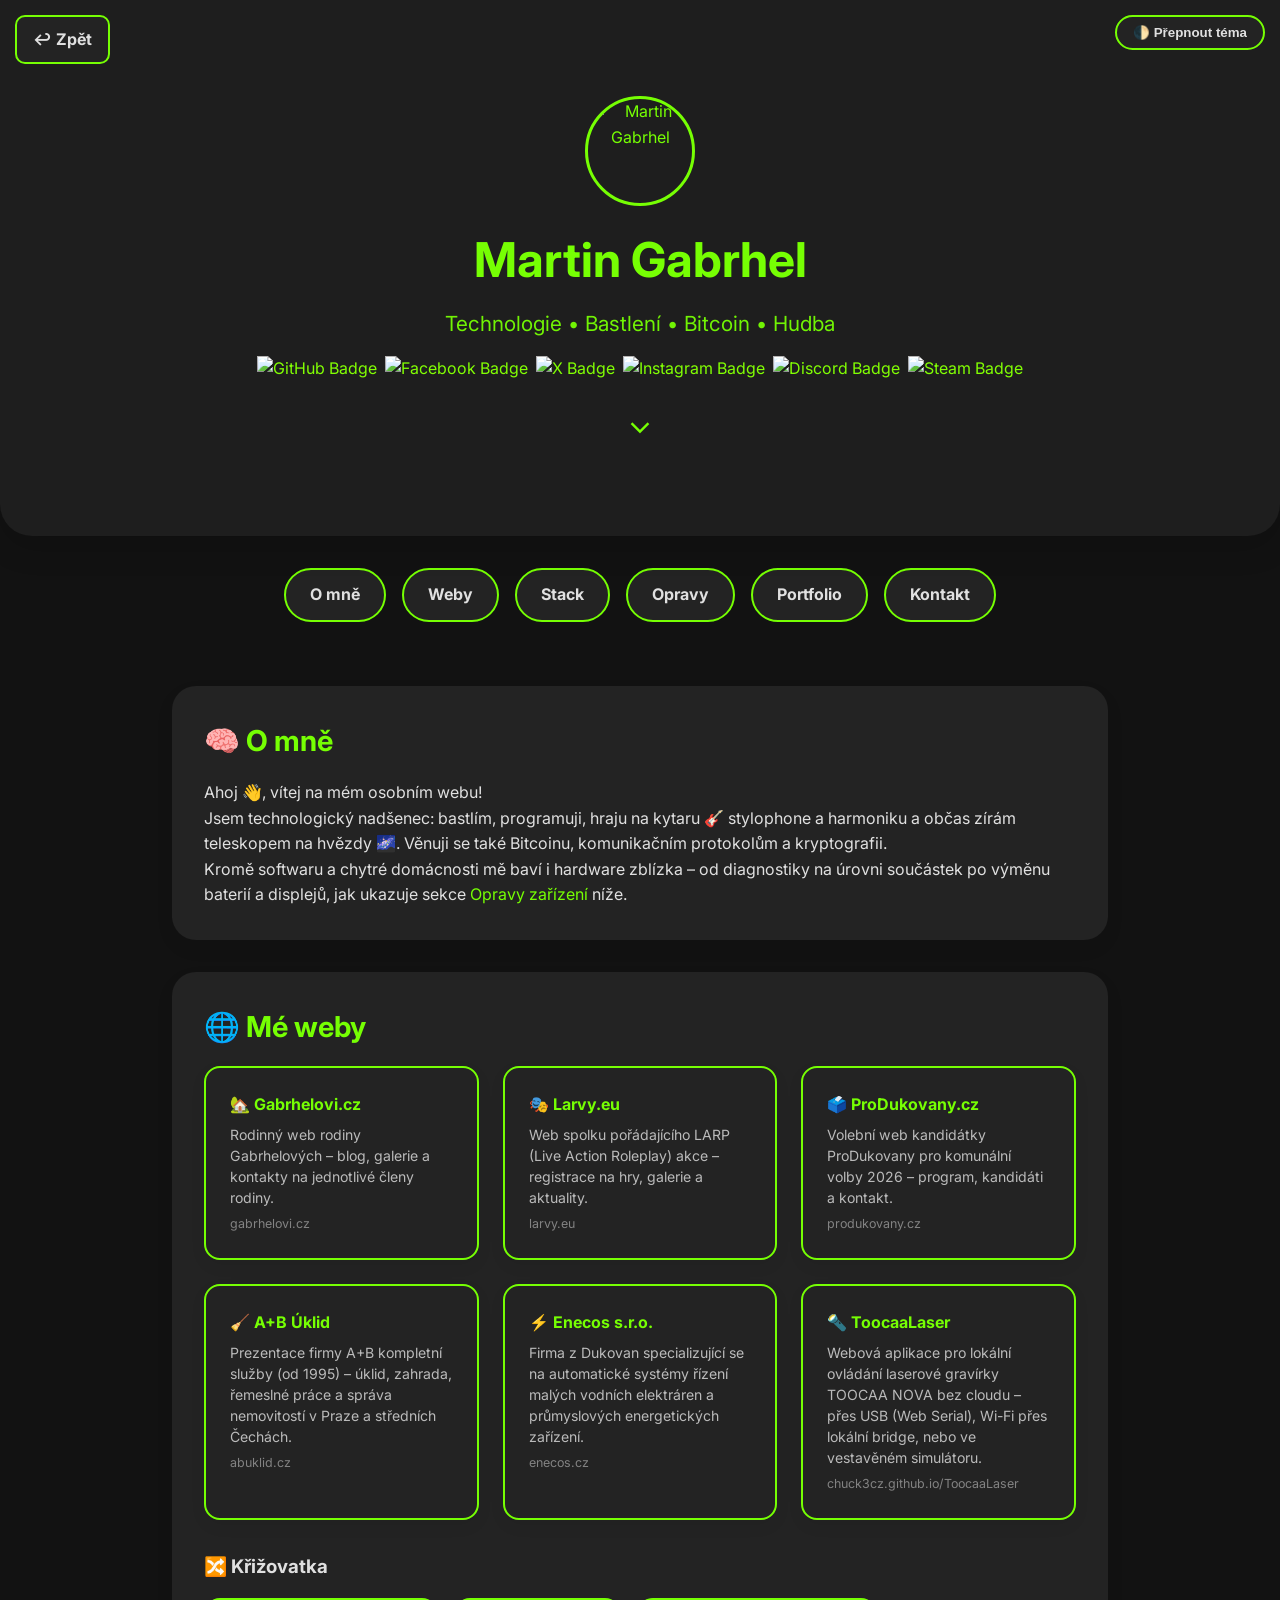
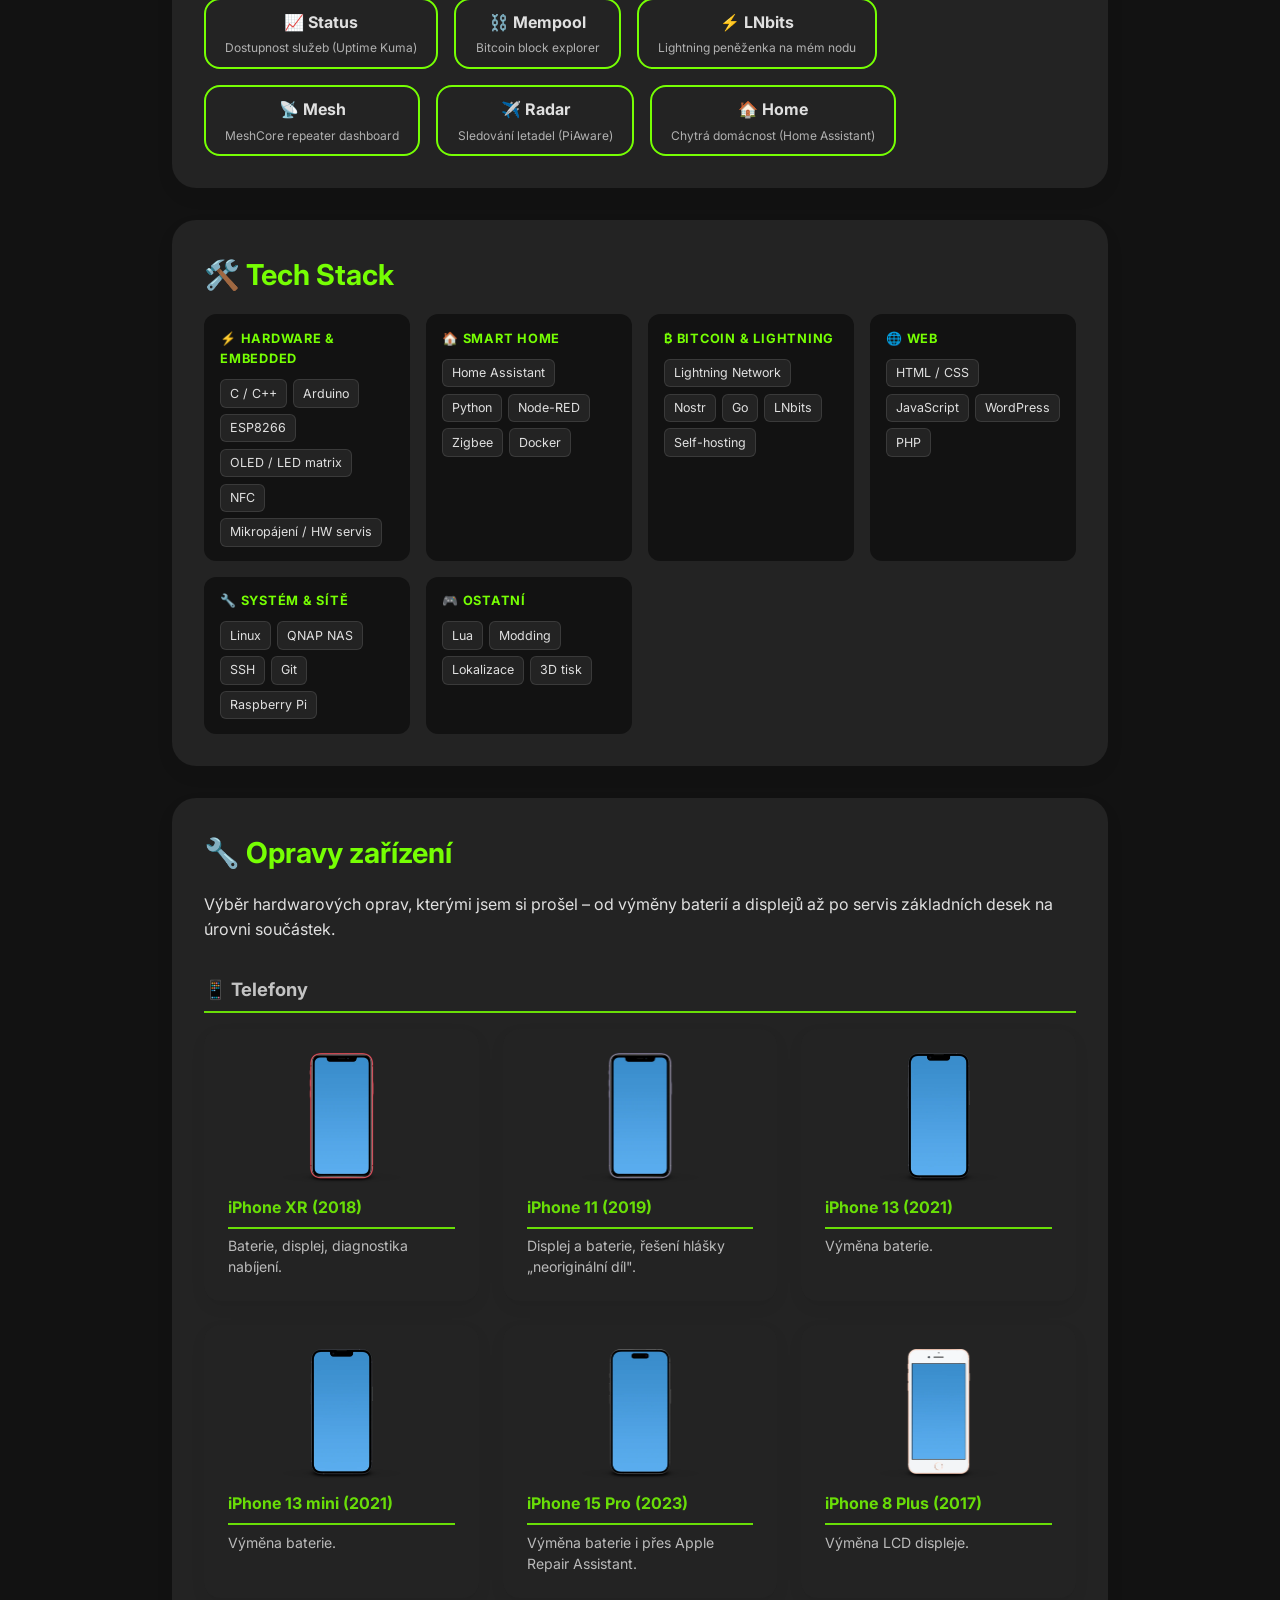
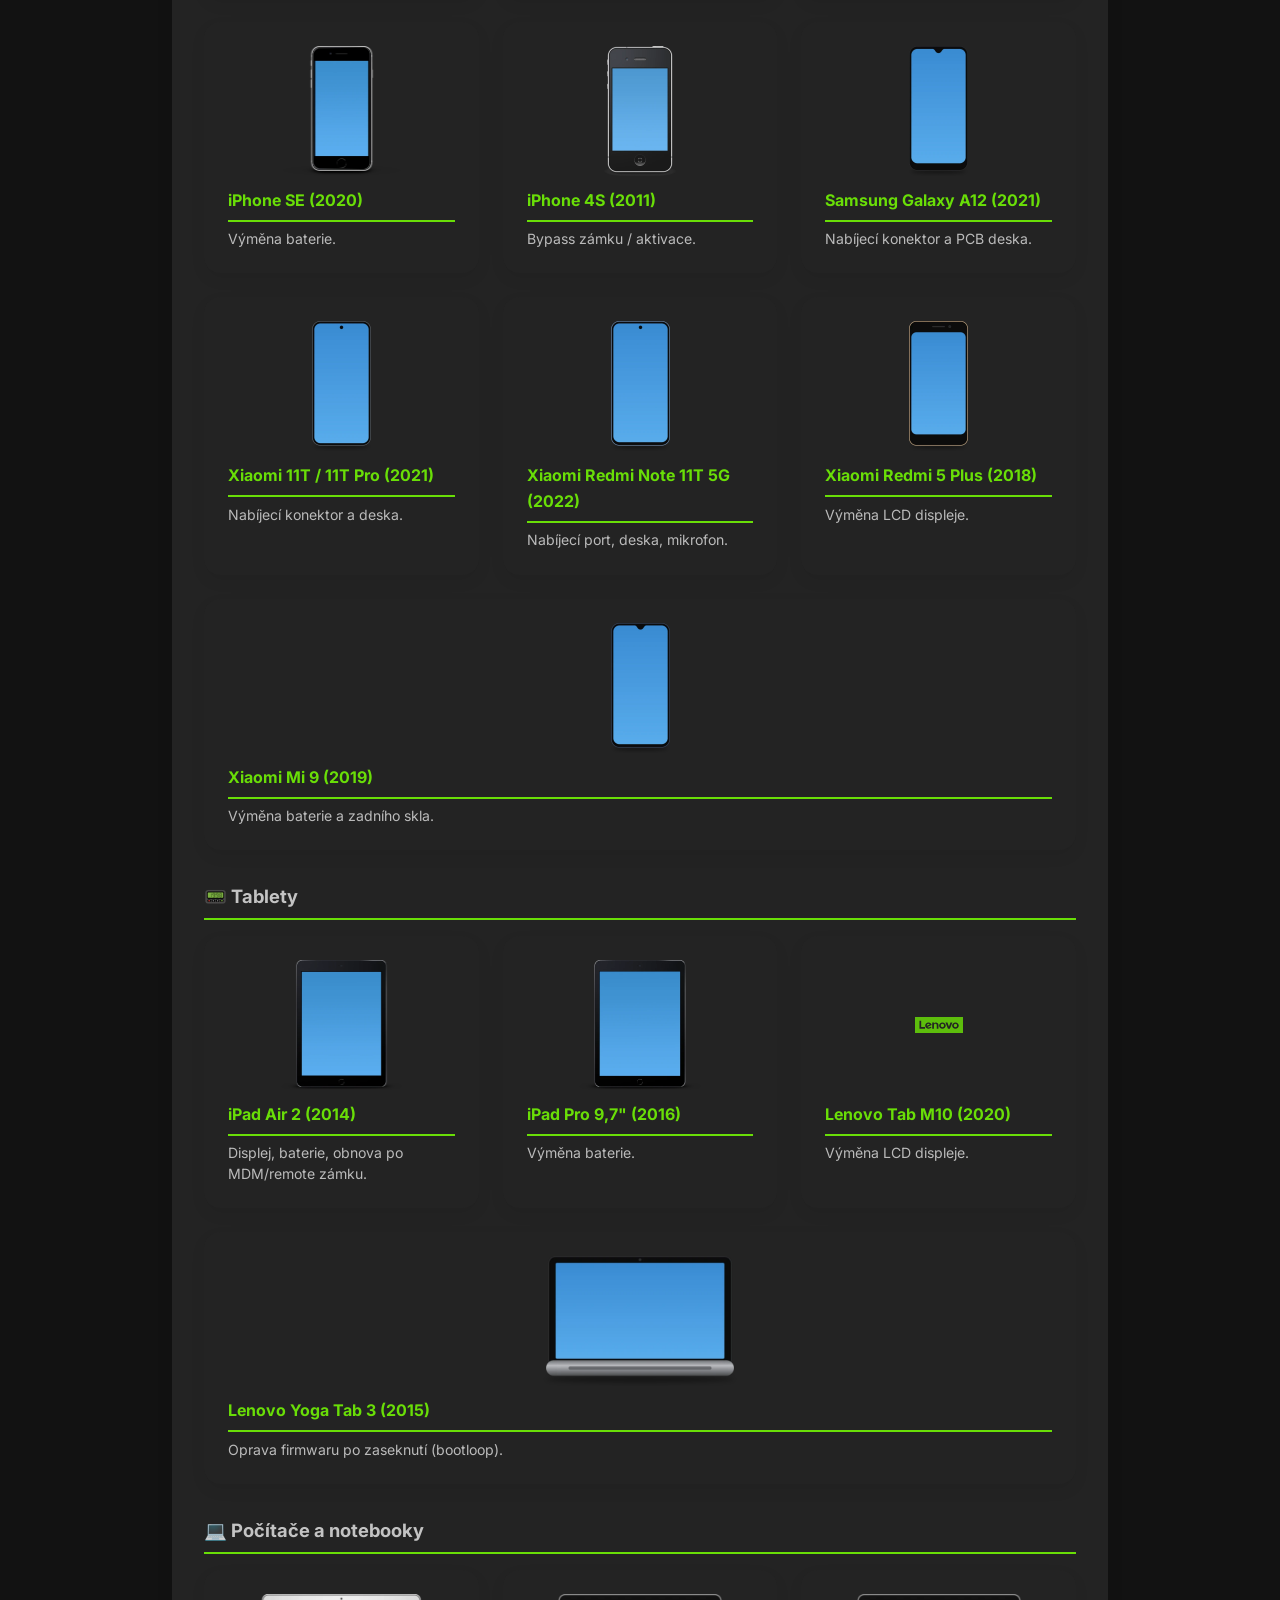
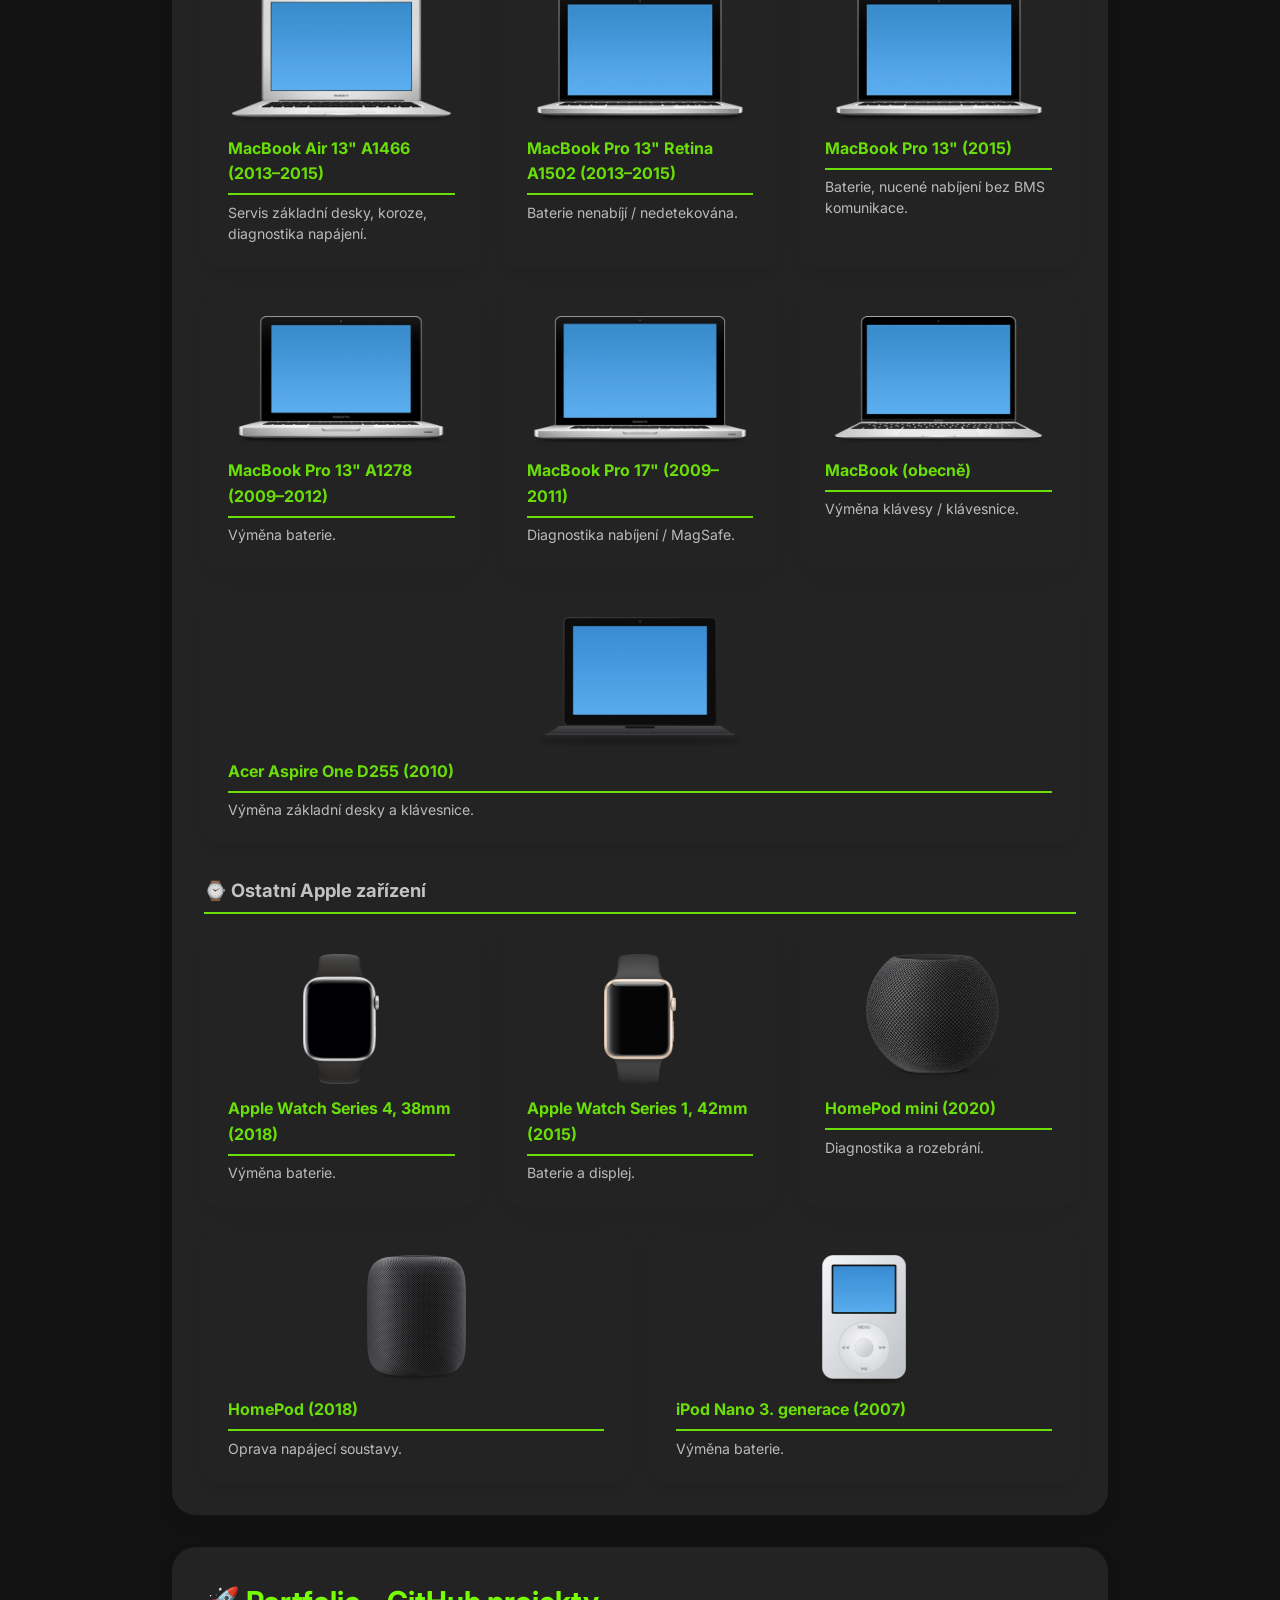
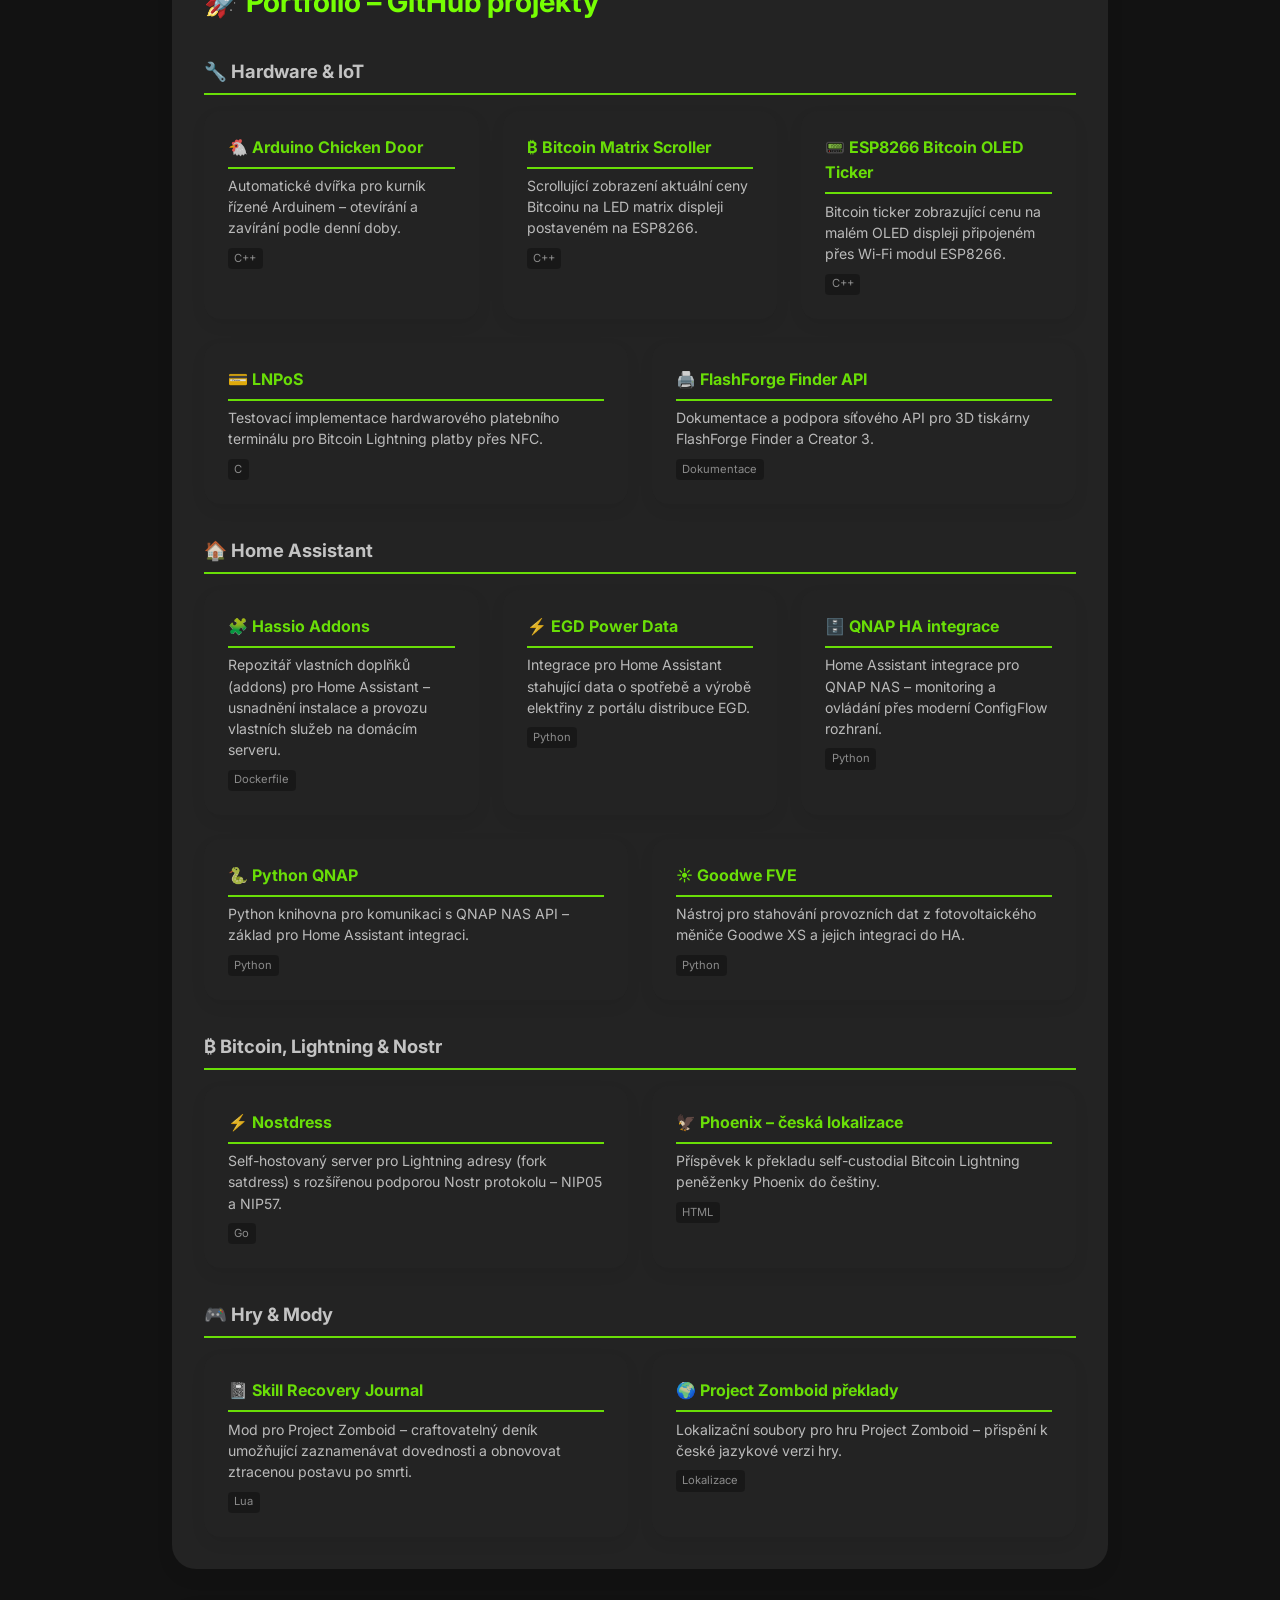
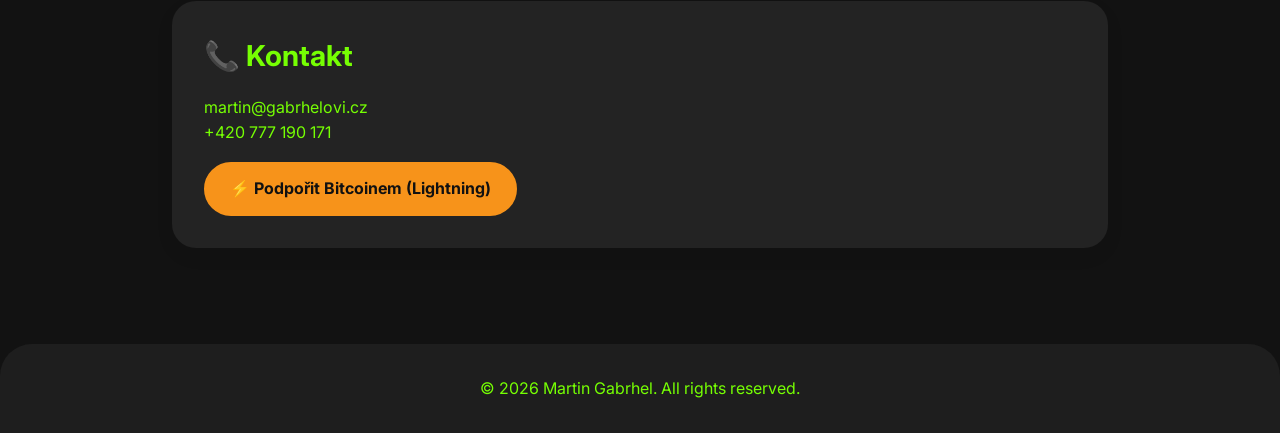
==== commit 6e797643: "Merge pull request #1 from Chuck3CZ/claude/determined-gates-eti4l9 Přidat odkaz na ToocaaLaser do se" ====
--- a/index.html
+++ b/index.html
@@ -149,7 +149,7 @@
       align-items: center;
       justify-content: center;
       margin-bottom: 0.75rem;
-      background: var(--bg);
+      background: transparent;
       border-radius: 0.6rem;
       overflow: hidden;
     }
@@ -191,6 +191,31 @@
 
     #weby .cards {
       justify-content: flex-start;
+    }
+    .subsection-title {
+      margin: 2rem 0 0;
+    }
+    .subsection-title a {
+      color: inherit;
+      text-decoration: none;
+    }
+    .shortcut-group {
+      justify-content: flex-start;
+      margin: 1rem 0 0;
+    }
+    .shortcut-group .btn {
+      display: inline-flex;
+      flex-direction: column;
+      align-items: center;
+      text-align: center;
+      border-radius: 1rem;
+      padding: 0.6rem 1.2rem;
+    }
+    .btn-desc {
+      font-size: 0.75rem;
+      font-weight: normal;
+      opacity: 0.75;
+      margin-top: 0.2rem;
     }
 
     /* Back to top */
@@ -276,7 +301,7 @@
   <section id="o-mne" data-aos="fade-up">
     <h2>🧠 O mně</h2>
     <p>Ahoj 👋, vítej na mém osobním webu!</p>
-    <p>Jsem technologický nadšenec – bastlím, programuji, hraju na kytaru 🎸 i stylophone a občas zírám na hvězdy 🌌. Věnuji se také Bitcoinu a šifrování.</p>
+    <p>Jsem technologický nadšenec: bastlím, programuji, hraju na kytaru 🎸 stylophone a harmoniku a občas zírám teleskopem na hvězdy 🌌. Věnuji se také Bitcoinu, komunikačním protokolům a kryptografii.</p>
     <p>Kromě softwaru a chytré domácnosti mě baví i hardware zblízka – od diagnostiky na úrovni součástek po výměnu baterií a displejů, jak ukazuje sekce <a href="#opravy">Opravy zařízení</a> níže.</p>
   </section>
 
@@ -313,6 +338,16 @@
         <p>Webová aplikace pro lokální ovládání laserové gravírky TOOCAA NOVA bez cloudu – přes USB (Web Serial), Wi-Fi přes lokální bridge, nebo ve vestavěném simulátoru.</p>
         <span class="site-url">chuck3cz.github.io/ToocaaLaser</span>
       </a>
+    </div>
+
+    <h3 class="subsection-title">🔀 <a href="https://krizovatka.gabrhelovi.cz" target="_blank" rel="noopener">Křižovatka</a></h3>
+    <div class="button-group shortcut-group">
+      <a href="https://uptime.gabrhelovi.cz" class="btn" target="_blank" rel="noopener">📈 Status<span class="btn-desc">Dostupnost služeb (Uptime Kuma)</span></a>
+      <a href="https://mempool.lnbitcoin.cz/cs/" class="btn" target="_blank" rel="noopener">⛓️ Mempool<span class="btn-desc">Bitcoin block explorer</span></a>
+      <a href="https://wallet.lnbitcoin.cz" class="btn" target="_blank" rel="noopener">⚡ LNbits<span class="btn-desc">Lightning peněženka na mém nodu</span></a>
+      <a href="https://mesh.gabrhelovi.cz" class="btn" target="_blank" rel="noopener">📡 Mesh<span class="btn-desc">MeshCore repeater dashboard</span></a>
+      <a href="https://radar.gabrhelovi.cz" class="btn" target="_blank" rel="noopener">✈️ Radar<span class="btn-desc">Sledování letadel (PiAware)</span></a>
+      <a href="https://home.gabrhelovi.cz" class="btn" target="_blank" rel="noopener">🏠 Home<span class="btn-desc">Chytrá domácnost (Home Assistant)</span></a>
     </div>
   </section>
 
